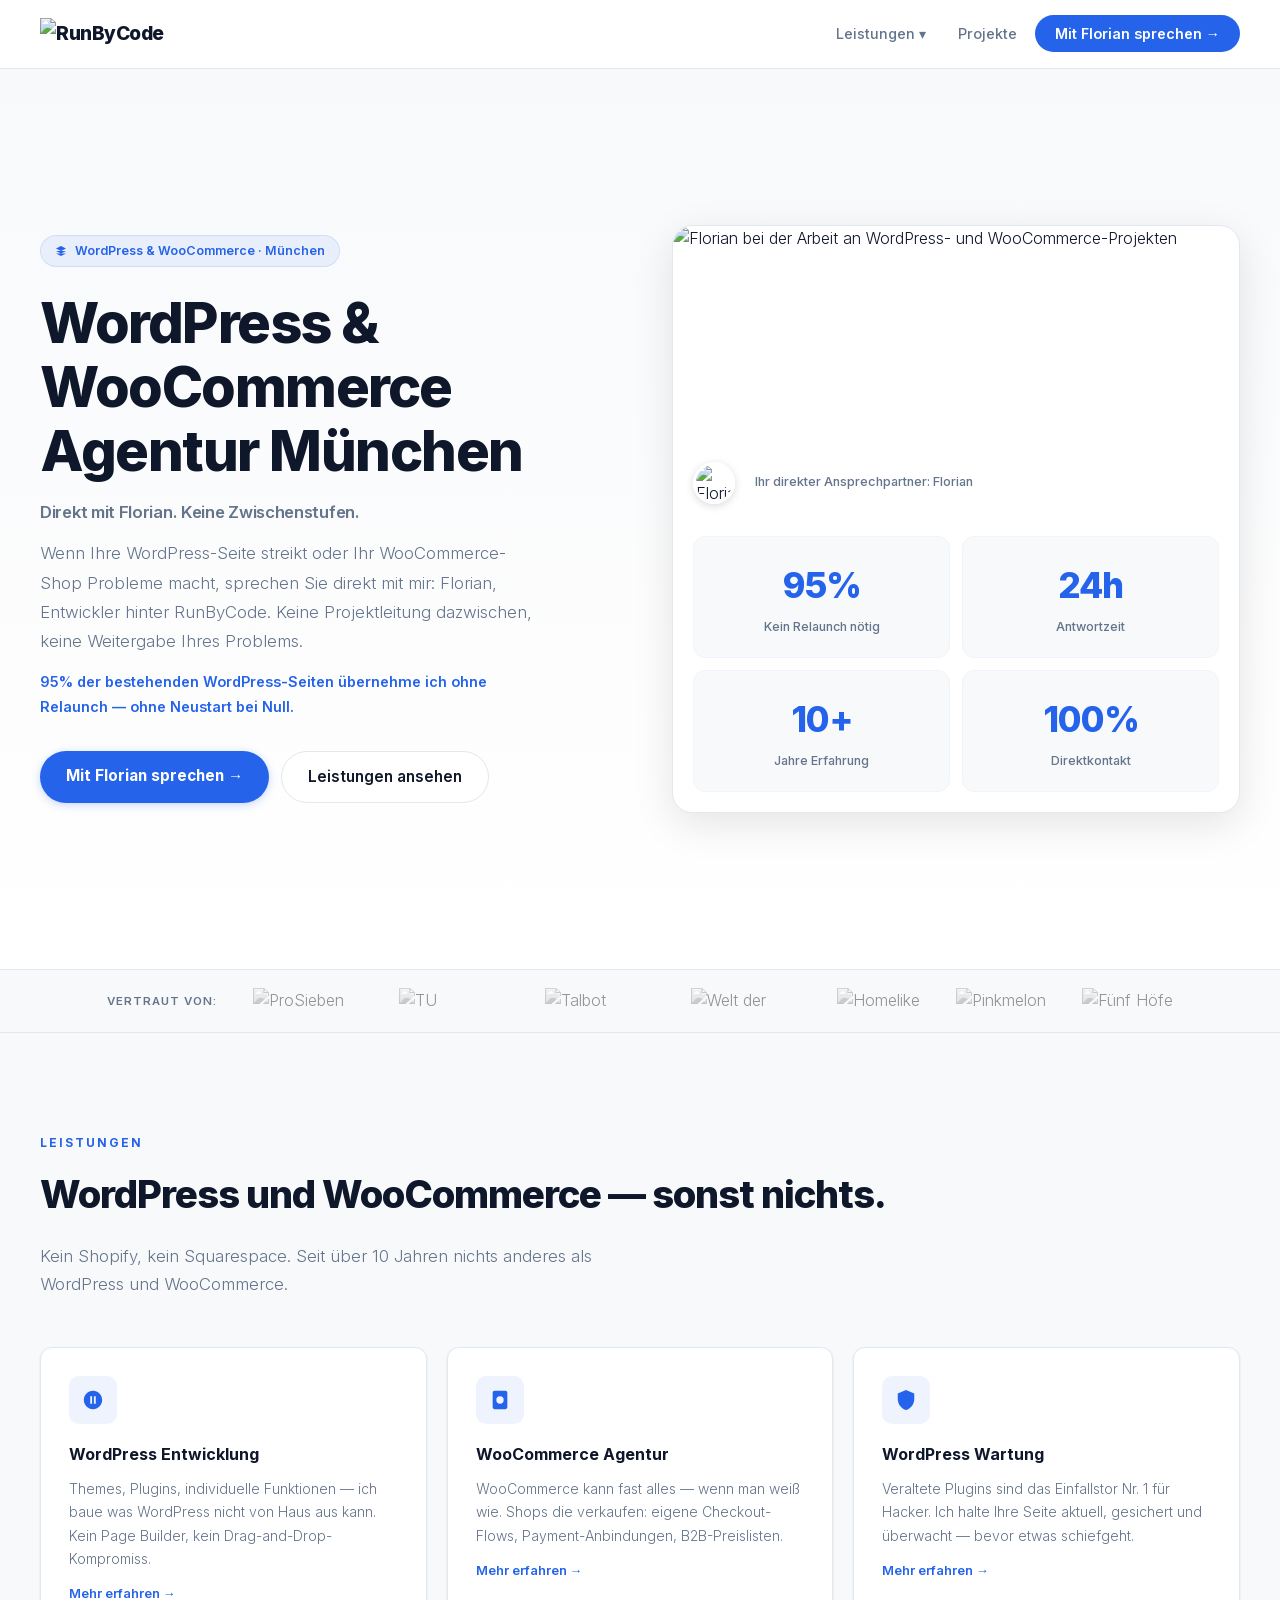
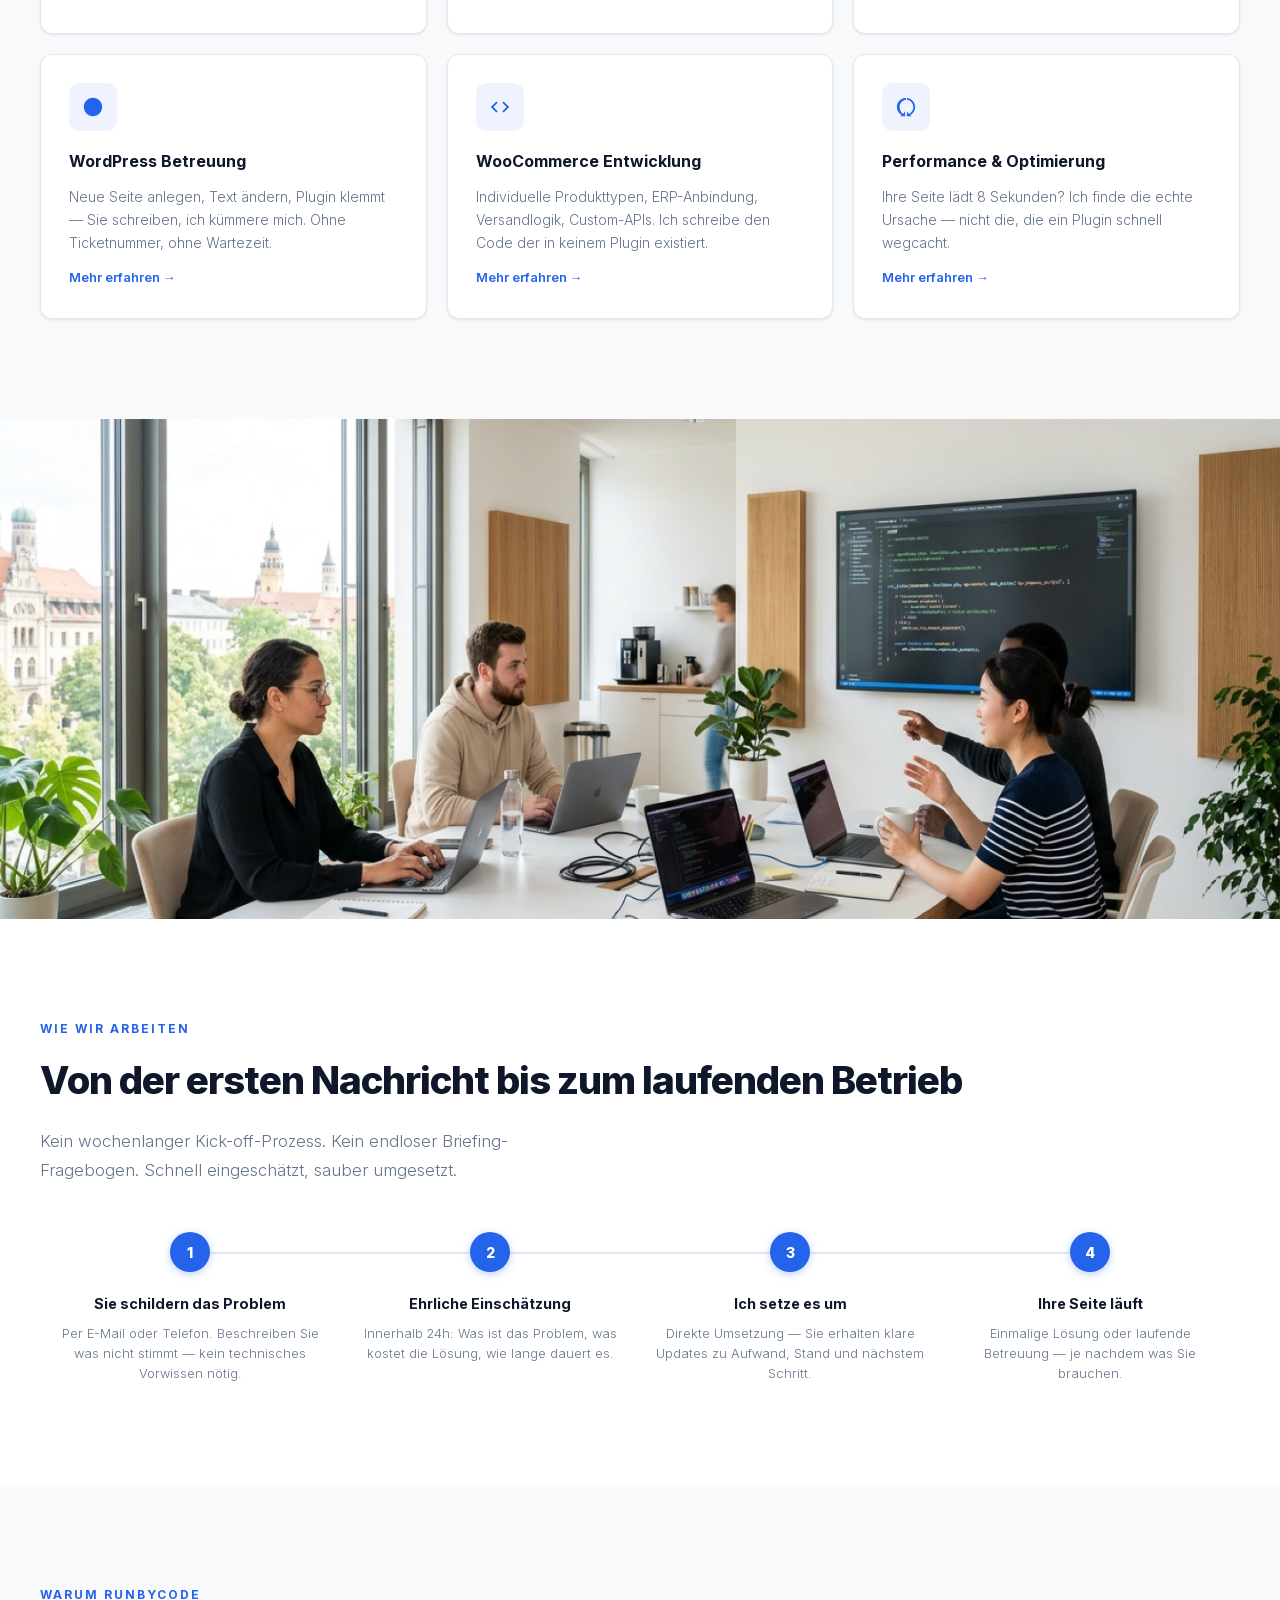
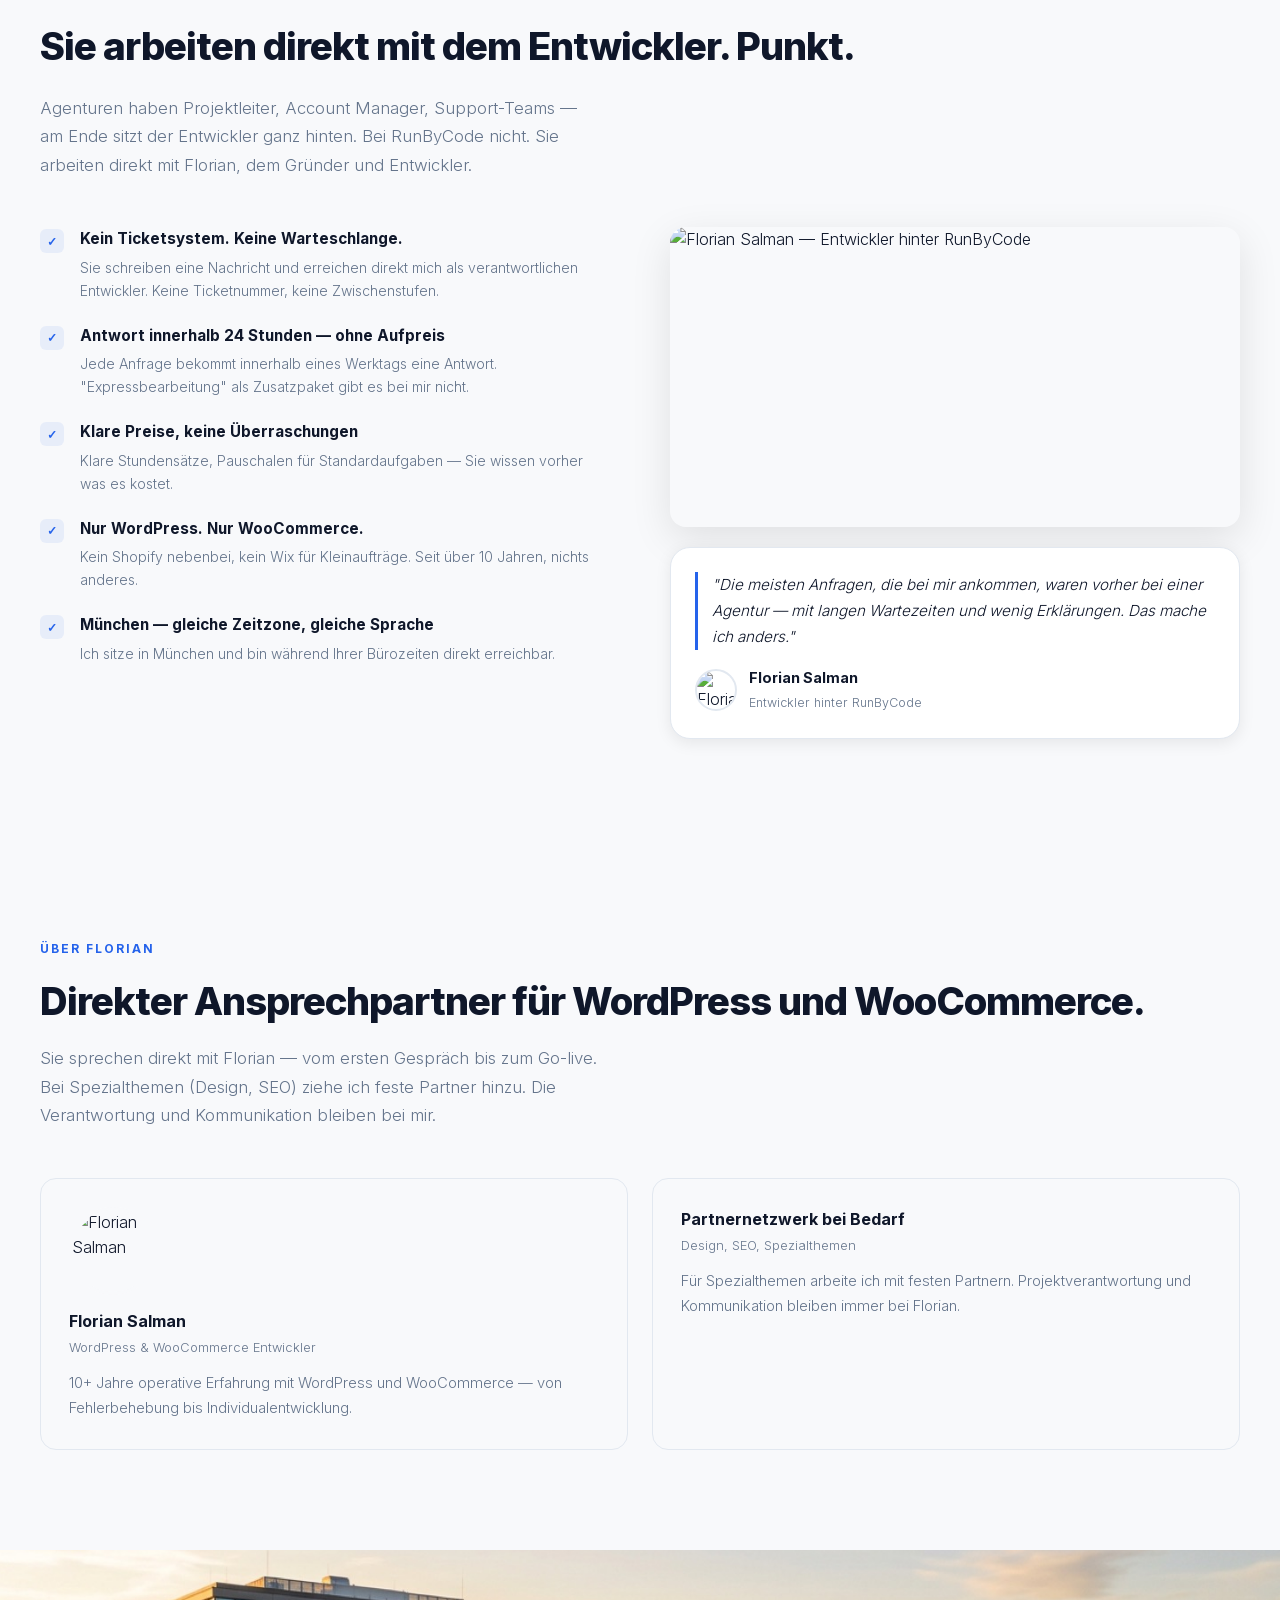
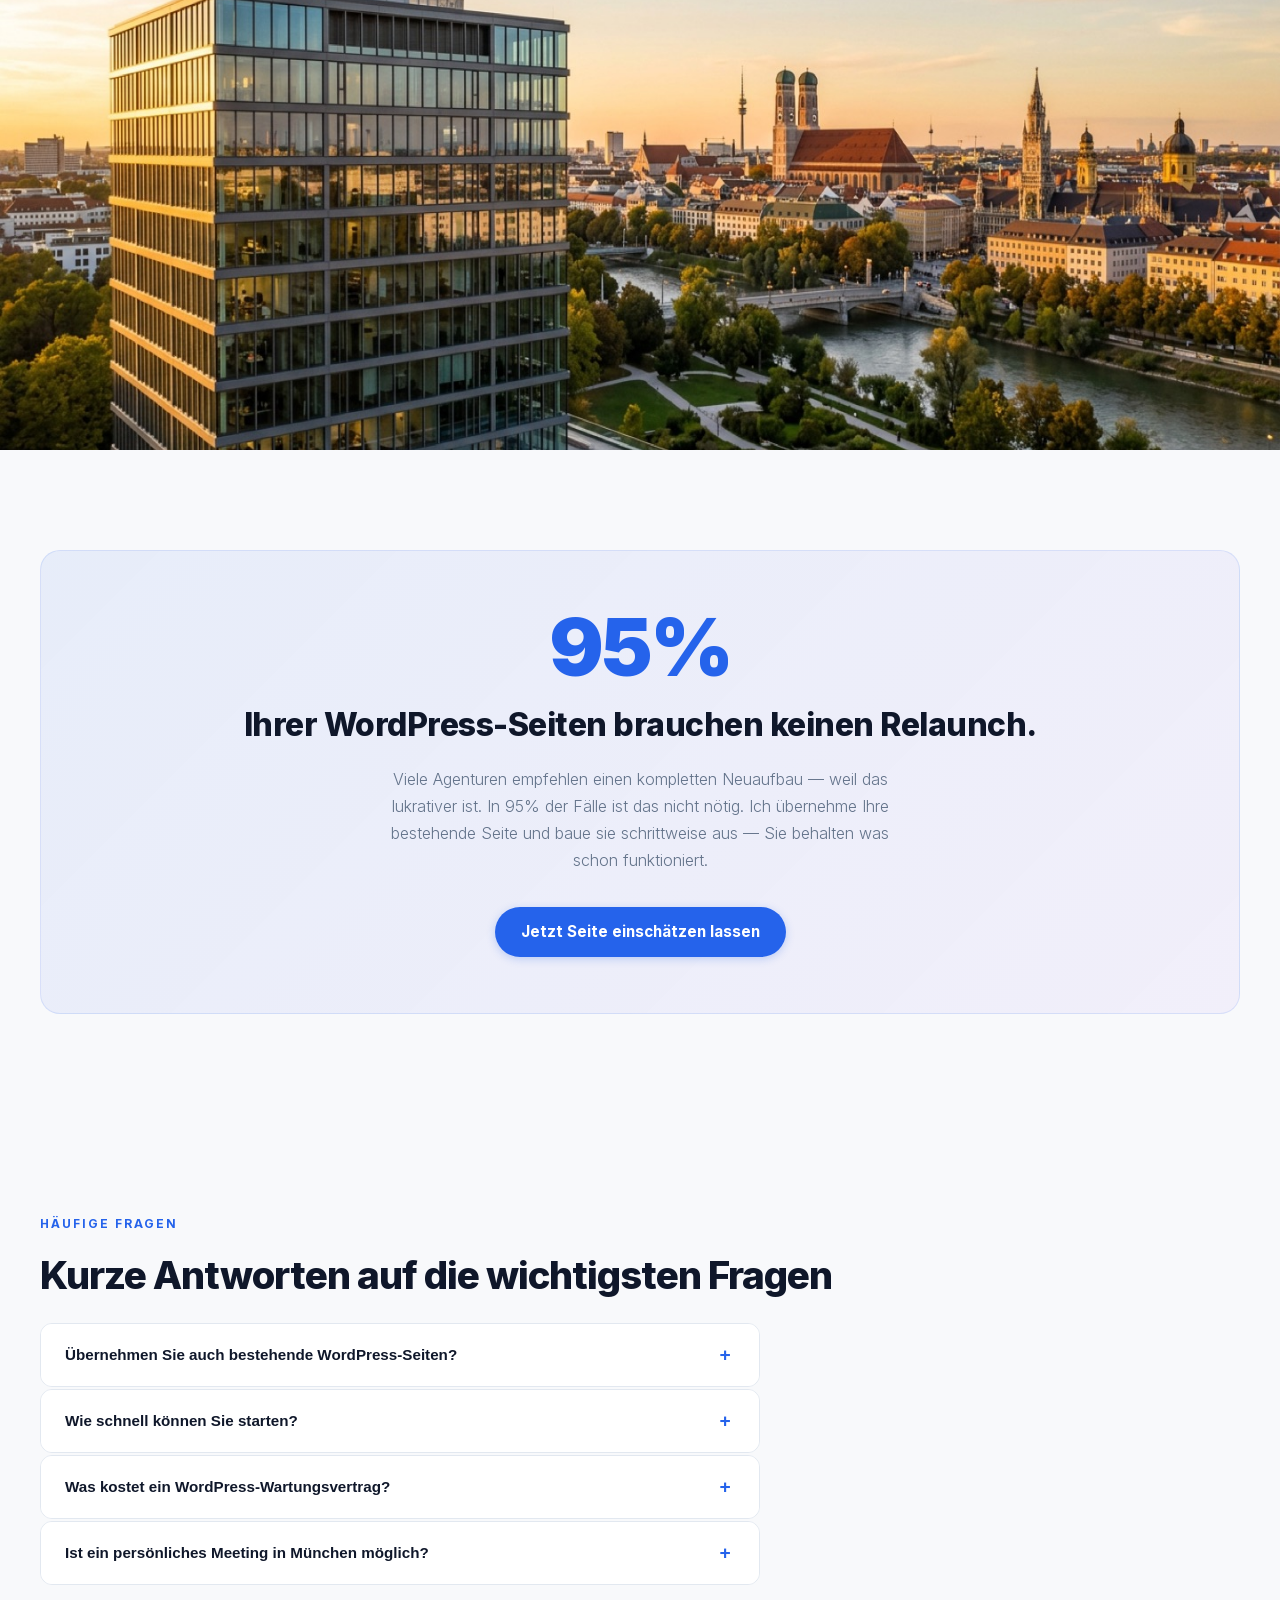
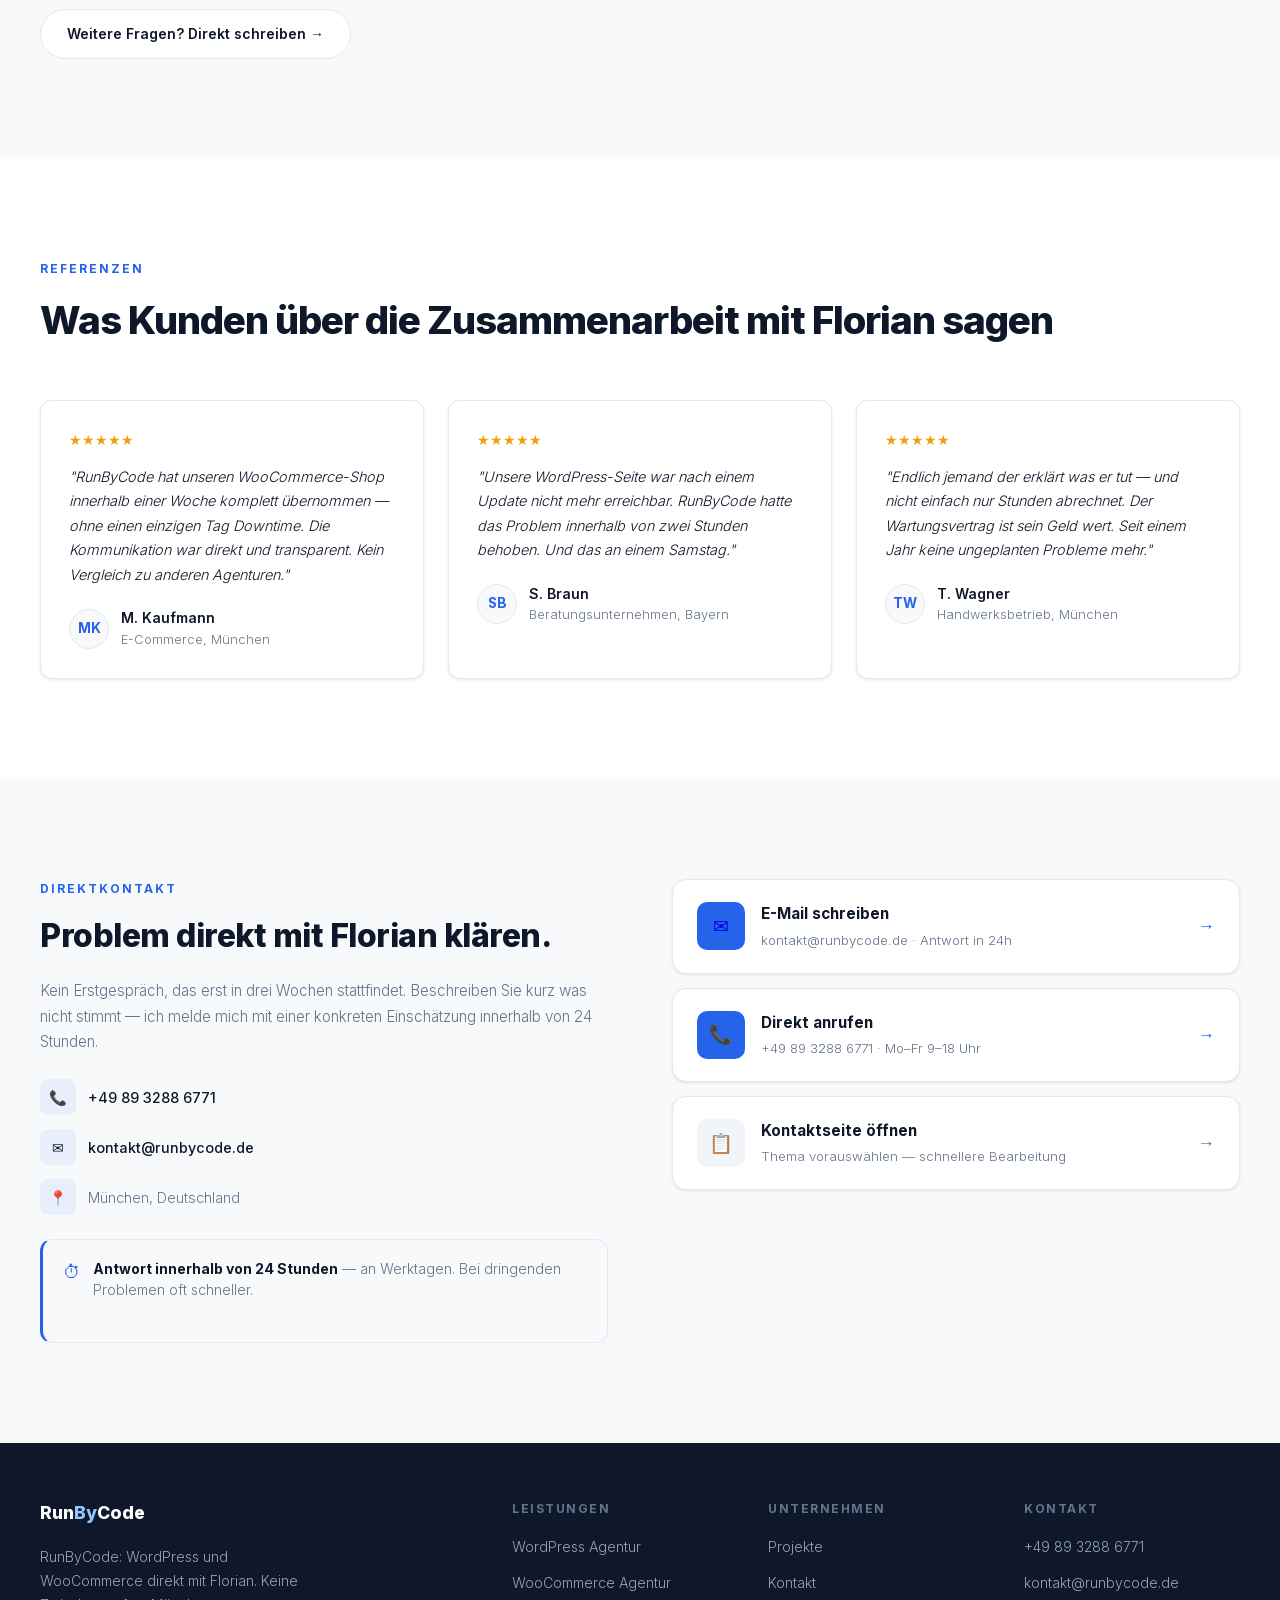
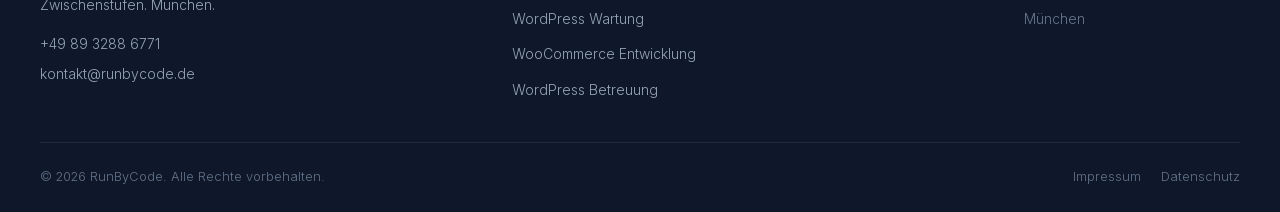
==== index.html @ 4ab73522 "Startseite: Reviewer-Feedback umgesetzt (wir/ich konsistent, SEO-Stoppsatz raus, Quote, FAQ Sie-Form" ====
<!DOCTYPE html>
<html lang="de">
<head>
  <meta charset="UTF-8">
  <meta name="viewport" content="width=device-width, initial-scale=1.0">
  <title>WordPress & WooCommerce Agentur München | RunByCode</title>
  <meta name="description" content="RunByCode München: WordPress & WooCommerce Agentur — direkt mit Florian, ohne Umwege. 95% bestehender Seiten ohne Relaunch übernommen. Antwort in 24h.">
  <link rel="canonical" href="https://runbycode.de/">
  <meta property="og:type" content="website">
  <meta property="og:url" content="https://runbycode.de/">
  <meta property="og:title" content="WordPress & WooCommerce Agentur München | RunByCode">
  <meta property="og:description" content="RunByCode München: WordPress- & WooCommerce-Probleme gelöst — direkt vom Entwickler. 95% ohne Relaunch. Antwort in 24h.">
  <meta property="og:image" content="https://runbycode.de/wp-content/uploads/2024/12/runbycode_home_hero_bg.webp">
  <meta property="og:locale" content="de_DE">
  <meta property="og:site_name" content="RunByCode">
  <meta name="twitter:card" content="summary_large_image">
  <meta name="twitter:title" content="WordPress & WooCommerce Agentur München | RunByCode">
  <meta name="twitter:description" content="WordPress- & WooCommerce-Probleme gelöst — direkt vom Entwickler. 95% ohne Relaunch.">
  <style>
    @font-face { font-family: 'Inter'; font-style: normal; font-weight: 100 900; font-display: swap; src: url('/fonts/inter-latin.woff2') format('woff2'); }
  </style>
  <script type="application/ld+json">
  {
    "@context": "https://schema.org",
    "@type": "ProfessionalService",
    "name": "RunByCode",
    "description": "WordPress & WooCommerce Agentur München — Entwicklung, Wartung und Betreuung direkt vom Entwickler",
    "url": "https://runbycode.de",
    "telephone": "+4989328867710",
    "email": "kontakt@runbycode.de",
    "address": {"@type": "PostalAddress", "addressLocality": "München", "addressRegion": "Bayern", "addressCountry": "DE"},
    "geo": {"@type": "GeoCoordinates", "latitude": 48.1351, "longitude": 11.5820},
    "openingHoursSpecification": [{"@type": "OpeningHoursSpecification", "dayOfWeek": ["Monday","Tuesday","Wednesday","Thursday","Friday"], "opens": "09:00", "closes": "18:00"}],
    "priceRange": "€€",
    "areaServed": ["München", "Bayern", "Deutschland"],
    "serviceType": ["WordPress Entwicklung", "WooCommerce Entwicklung", "WordPress Wartung", "WordPress Betreuung"]
  }
  </script>
  <script type="application/ld+json">
  {
    "@context": "https://schema.org",
    "@type": "FAQPage",
    "mainEntity": [
      {"@type": "Question", "name": "Übernehmen Sie auch bestehende WordPress-Seiten?", "acceptedAnswer": {"@type": "Answer", "text": "Ja — in 95% der Projekte übernehme ich bestehende Seiten ohne Relaunch. Ich analysiere, identifiziere Probleme und baue gezielt aus was fehlt."}},
      {"@type": "Question", "name": "Wie schnell können Sie starten?", "acceptedAnswer": {"@type": "Answer", "text": "Bei dringenden Problemen oft noch am gleichen Tag. Bei regulären Projekten typischerweise innerhalb einer Woche nach erstem Gespräch."}},
      {"@type": "Question", "name": "Was kostet ein WordPress-Wartungsvertrag?", "acceptedAnswer": {"@type": "Answer", "text": "Wartungspakete ab 79 € pro Monat, Professional 149 €, Premium 299 €. Monatlich kündbar, keine Mindestlaufzeit."}},
      {"@type": "Question", "name": "Ist ein persönliches Meeting möglich?", "acceptedAnswer": {"@type": "Answer", "text": "Ja. Ich bin in München ansässig und treffe mich gerne persönlich."}}
    ]
  }
  </script>
  <style>
    *, *::before, *::after { box-sizing: border-box; margin: 0; padding: 0; }
    :root {
      --bg: #ffffff;
      --bg2: #f8f9fb;
      --bg3: #f1f4f8;
      --nav-bg: rgba(255,255,255,0.95);
      --txt: #0f172a;
      --muted: #64748b;
      --accent: #2563eb;
      --accent2: #1d4ed8;
      --accent-faint: rgba(37,99,235,0.08);
      --accent-light: rgba(37,99,235,0.12);
      --border: #e2e8f0;
      --border-light: #f1f5f9;
      --shadow-sm: 0 1px 3px rgba(0,0,0,0.06), 0 1px 2px rgba(0,0,0,0.04);
      --shadow: 0 4px 16px rgba(0,0,0,0.08);
      --shadow-lg: 0 12px 40px rgba(0,0,0,0.1);
      --r: 12px;
      --r-lg: 20px;
      --max: 1200px;
    }
    html { scroll-behavior: smooth; }
    body { font-family: 'Inter', -apple-system, BlinkMacSystemFont, 'Segoe UI', sans-serif; font-weight: 300; background: var(--bg); color: var(--txt); line-height: 1.6; -webkit-font-smoothing: antialiased; }

    /* NAV */
    nav {
      position: sticky; top: 0; z-index: 100;
      background: var(--nav-bg);
      backdrop-filter: blur(12px);
      border-bottom: 1px solid var(--border);
      padding: 0 24px;
    }
    .nav-inner { max-width: var(--max); margin: 0 auto; display: flex; align-items: center; justify-content: space-between; height: 68px; }
    .nav-logo { font-size: 1.2rem; font-weight: 800; color: var(--txt); text-decoration: none; letter-spacing: -0.5px; }
    .nav-logo span { color: var(--accent); }
    .nav-logo:hover { opacity: 0.8; }
    .nav-links { display: flex; align-items: center; gap: 4px; list-style: none; }
    .nav-links a { color: var(--muted); text-decoration: none; font-size: 0.9rem; font-weight: 500; padding: 8px 14px; border-radius: 8px; transition: all .2s; }
    .nav-links a:hover { color: var(--txt); background: var(--bg2); }
    .nav-links a:not(.nav-cta) { position: relative; }
    .nav-links a:not(.nav-cta)::after { content: ""; position: absolute; bottom: -2px; left: 8px; right: 8px; height: 2px; background: var(--accent); width: 0; transition: width 0.2s ease; }
    .nav-links a:not(.nav-cta):hover::after { width: calc(100% - 16px); }
    .nav-cta { background: var(--accent) !important; color: #fff !important; padding: 10px 20px !important; border-radius: 999px !important; font-weight: 600 !important; }
    .nav-cta:hover { background: var(--accent2) !important; color: #fff !important; }
    .dropdown { position: relative; }
    .dropdown-menu { display: none; position: absolute; top: calc(100% + 8px); left: 0; background: #fff; border: 1px solid var(--border); border-radius: var(--r); padding: 8px; min-width: 260px; box-shadow: var(--shadow-lg); }
    .dropdown.open .dropdown-menu { display: block; }
    .dropdown-menu a { display: block; color: var(--muted); text-decoration: none; font-size: 0.875rem; padding: 10px 14px; border-radius: 8px; transition: all .2s; }
    .dropdown-menu a:hover { color: var(--txt); background: var(--bg2); }
    .hamburger { display: none; background: none; border: none; cursor: pointer; padding: 8px; }
    .hamburger span { display: block; width: 22px; height: 2px; background: var(--txt); margin: 5px 0; transition: .3s; }
    @media (max-width: 768px) { .nav-links { display: none; flex-direction: column; position: fixed; top: 68px; left: 0; right: 0; background: #fff; padding: 24px; border-bottom: 1px solid var(--border); gap: 4px; box-shadow: var(--shadow); } .nav-links.open { display: flex; } .hamburger { display: block; } .dropdown-menu { position: static; box-shadow: none; border: none; padding: 4px 0 4px 12px; } }

    /* HERO */
    .hero { padding: 120px 24px; min-height: 100vh; display: flex; align-items: center; background: linear-gradient(180deg, var(--bg2) 0%, var(--bg) 100%); }
    .hero-inner { max-width: var(--max); margin: 0 auto; display: grid; grid-template-columns: 1fr 1fr; gap: 64px; align-items: center; }
    .hero-badge {
      display: inline-flex; align-items: center; gap: 8px;
      background: var(--accent-faint); border: 1px solid var(--accent-light);
      color: var(--accent); font-size: 0.78rem; font-weight: 600;
      padding: 5px 14px; border-radius: 100px; margin-bottom: 24px;
    }
    .hero h1 { font-size: clamp(2.4rem, 4.5vw, 3.5rem); font-weight: 800; line-height: 1.15; letter-spacing: -1.5px; margin-bottom: 14px; color: var(--txt); }
    .hero h1 span { color: var(--accent); }
    .hero-slogan { font-size: clamp(1.1rem, 2vw, 1.4rem); font-weight: 600; color: var(--muted); margin-bottom: 20px; letter-spacing: -0.3px; }
    .hero p { font-size: 1.05rem; color: var(--muted); margin-bottom: 12px; max-width: 500px; line-height: 1.75; }
    .hero-highlight { color: var(--accent) !important; font-size: 0.9rem !important; font-weight: 600 !important; margin-bottom: 32px !important; }
    .hero-btns { display: flex; gap: 12px; flex-wrap: wrap; }
    .btn-primary { background: var(--accent); color: #fff; padding: 13px 26px; border-radius: 999px; font-weight: 700; font-size: 0.95rem; text-decoration: none; transition: all .2s; display: inline-block; box-shadow: 0 2px 8px rgba(37,99,235,0.25); }
    .btn-primary:hover { background: var(--accent2); transform: translateY(-1px); box-shadow: 0 6px 20px rgba(37,99,235,0.3); }
    .btn-secondary { background: #fff; color: var(--txt); padding: 13px 26px; border-radius: 999px; font-weight: 600; font-size: 0.95rem; text-decoration: none; border: 1.5px solid var(--border); transition: all .2s; display: inline-block; }
    .btn-secondary:hover { border-color: var(--accent); color: var(--accent); background: var(--accent-faint); }
    .hero-visual { background: #fff; border: 1px solid var(--border); border-radius: var(--r-lg); padding: 0; box-shadow: var(--shadow-lg); overflow: hidden; }
    .hero-team-photo { position: relative; }
    .hero-img { width: 100%; height: 220px; object-fit: cover; display: block; border-radius: var(--r-lg) var(--r-lg) 0 0; }
    .hero-team-avatars { display: flex; align-items: center; gap: 8px; padding: 16px 20px 0; }
    .hero-avatar { width: 42px; height: 42px; border-radius: 50%; object-fit: cover; border: 3px solid #fff; margin-right: -8px; box-shadow: 0 2px 8px rgba(0,0,0,0.15); }
    .hero-avatar-label { margin-left: 20px; font-size: 0.8rem; color: var(--muted); font-weight: 500; }
    .stats-grid { display: grid; grid-template-columns: 1fr 1fr; gap: 12px; padding: 16px 20px 20px; }
    .stat { text-align: center; padding: 20px; background: var(--bg2); border-radius: var(--r); border: 1px solid var(--border-light); }
    .stat-num { font-size: 2.2rem; font-weight: 800; color: var(--accent); display: block; letter-spacing: -1px; }
    .stat-label { font-size: 0.78rem; color: var(--muted); margin-top: 4px; font-weight: 500; }
    @media (max-width: 768px) { .hero { min-height: auto; padding: 80px 24px 60px !important; } .hero-inner { grid-template-columns: 1fr; } .hero-visual { background: transparent; border: none; box-shadow: none; padding: 0; } .hero-team-photo { display: none; } .stats-grid { margin-top: 24px !important; } }

    /* TRUST BAR */
    .trust-bar { border-top: 1px solid var(--border); border-bottom: 1px solid var(--border); padding: 18px 24px; background: var(--bg2); }
    .trust-bar-inner { max-width: var(--max); margin: 0 auto; display: flex; align-items: center; justify-content: center; gap: 36px; flex-wrap: wrap; }
    .trust-item { display: flex; align-items: center; gap: 8px; color: var(--muted); font-size: 0.85rem; font-weight: 500; }
    .client-logo { height: 26px; width: auto; max-width: 110px; filter: grayscale(1) opacity(0.45); transition: .2s; object-fit: contain; }
    .client-logo:hover { filter: grayscale(0) opacity(0.9); }
    .trust-icon { color: var(--accent); font-size: 0.9rem; }

    /* SECTIONS */
    section { padding: 100px 24px; }
    /* Image break sections */
    .img-break { padding: 0; overflow: hidden; line-height: 0; }
    .img-break img { width: 100%; height: 500px; object-fit: cover; display: block; object-position: center 30%; transition: transform 0.45s ease; }
    .img-break img:hover { transform: scale(1.01); }
    .img-break-sm img { height: 340px; }
    .img-focus-team { object-position: center 35%; }
    .img-focus-workspace { object-position: center 45%; }
    .img-focus-city { object-position: center 55%; }
    .img-focus-results { object-position: center 40%; }
    @media (max-width: 768px) { .img-break img { height: 280px; } .img-break-sm img { height: 200px; } }

    .container { max-width: var(--max); margin: 0 auto; }
    .section-label { color: var(--accent); font-size: 0.75rem; font-weight: 700; text-transform: uppercase; letter-spacing: 2px; margin-bottom: 12px; }
    .section-title { font-size: clamp(1.7rem, 3vw, 2.4rem); font-weight: 800; letter-spacing: -1px; margin-bottom: 16px; color: var(--txt); }
    .section-subtitle { color: var(--muted); font-size: 1.05rem; max-width: 560px; line-height: 1.7; }

    /* SERVICES */
    .services { background: var(--bg2); }
    .services-grid { display: grid; grid-template-columns: repeat(3, 1fr); gap: 20px; margin-top: 48px; }
    .service-card { background: #fff; border: 1px solid var(--border); border-radius: var(--r); padding: 28px; transition: all .25s; box-shadow: var(--shadow-sm); }
    .service-card:hover { border-color: var(--accent); transform: translateY(-3px); box-shadow: var(--shadow-lg); }
    .service-icon { width: 48px; height: 48px; border-radius: 10px; background: var(--accent-faint); display: flex; align-items: center; justify-content: center; margin-bottom: 18px; }
    .service-icon svg { width: 22px; height: 22px; fill: var(--accent); }
    .service-card h3 { font-size: 1rem; font-weight: 700; margin-bottom: 10px; color: var(--txt); }
    .service-card p { color: var(--muted); font-size: 0.875rem; line-height: 1.65; }
    .service-link { display: inline-flex; align-items: center; gap: 6px; color: var(--accent); font-size: 0.8rem; font-weight: 600; text-decoration: none; margin-top: 14px; transition: gap .2s; }
    .service-link:hover { gap: 10px; }
    @media (max-width: 900px) { .services-grid { grid-template-columns: 1fr 1fr; } }
    @media (max-width: 600px) { .services-grid { grid-template-columns: 1fr; } }

    /* WHY */
    .why-grid { display: grid; grid-template-columns: 1fr 1fr; gap: 60px; align-items: start; margin-top: 48px; }
    .why-list { display: flex; flex-direction: column; gap: 22px; }
    .why-item { display: flex; gap: 16px; }
    .why-check { width: 24px; height: 24px; min-width: 24px; border-radius: 6px; background: var(--accent-faint); display: flex; align-items: center; justify-content: center; margin-top: 2px; }
    .why-check::after { content: '✓'; color: var(--accent); font-size: 0.75rem; font-weight: 700; }
    .why-text h4 { font-size: 0.95rem; font-weight: 700; margin-bottom: 4px; color: var(--txt); }
    .why-text p { color: var(--muted); font-size: 0.875rem; line-height: 1.65; }
    .why-visual { background: #fff; border: 1px solid var(--border); border-radius: var(--r-lg); padding: 36px; box-shadow: var(--shadow); }
    .why-visual-title { font-size: 0.95rem; font-weight: 700; margin-bottom: 20px; color: var(--txt); }
    .compare-row { display: flex; justify-content: space-between; align-items: center; padding: 12px 0; border-bottom: 1px solid var(--border-light); font-size: 0.875rem; }
    .compare-row:last-child { border-bottom: none; }
    .compare-row span:first-child { color: var(--muted); }
    /* WHY-PERSON PHOTO */
    .why-person { display: flex; flex-direction: column; gap: 20px; }
    .why-person-photo-wrap { border-radius: 16px; overflow: hidden; box-shadow: var(--shadow-lg); }
    .why-person-photo { width: 100%; height: 300px; object-fit: cover; object-position: top center; display: block; }
    .why-person-quote { background: #fff; border: 1px solid var(--border); border-radius: var(--r-lg); padding: 24px; box-shadow: var(--shadow); }
    .why-person-quote blockquote { font-size: 0.95rem; line-height: 1.7; color: var(--txt); font-style: italic; margin: 0 0 16px; border-left: 3px solid var(--accent); padding-left: 14px; }
    .why-person-name { display: flex; align-items: center; gap: 12px; }
    .why-person-mini-avatar { width: 42px; height: 42px; border-radius: 50%; object-fit: cover; border: 2px solid var(--border); }
    .why-person-name strong { display: block; font-size: 0.9rem; color: var(--txt); }
    .why-person-name span { font-size: 0.78rem; color: var(--muted); }
    .compare-yes { color: #16a34a; font-weight: 600; }
    .compare-no { color: #dc2626; font-weight: 600; }
    @media (max-width: 768px) { .why-grid { grid-template-columns: 1fr; } }

    /* ANTI-RELAUNCH */
    .anti-relaunch { background: var(--bg2); }
    .ar-box { background: linear-gradient(135deg, var(--accent-faint), rgba(124,58,237,0.05)); border: 1px solid var(--accent-light); border-radius: var(--r-lg); padding: 56px 48px; text-align: center; }
    .ar-number { font-size: 5rem; font-weight: 900; color: var(--accent); line-height: 1; margin-bottom: 12px; letter-spacing: -3px; }
    .ar-headline { font-size: clamp(1.4rem, 2.5vw, 2rem); font-weight: 800; margin-bottom: 16px; color: var(--txt); letter-spacing: -0.5px; }
    .ar-sub { color: var(--muted); font-size: 1rem; max-width: 540px; margin: 0 auto 32px; line-height: 1.7; }
    @media (max-width: 600px) { .ar-box { padding: 36px 24px; } }

    /* PROZESS */
    .prozess { background: var(--bg); }
    .prozess-steps { display: grid; grid-template-columns: repeat(4, 1fr); gap: 0; margin-top: 48px; position: relative; }
    .prozess-steps::before { content: ''; position: absolute; top: 20px; left: calc(12.5% + 12px); right: calc(12.5% + 12px); height: 2px; background: var(--border); z-index: 0; }
    .step { text-align: center; padding: 0 16px; position: relative; z-index: 1; }
    .step-num { width: 40px; height: 40px; border-radius: 50%; background: var(--accent); display: flex; align-items: center; justify-content: center; margin: 0 auto 20px; font-size: 0.9rem; font-weight: 800; color: #fff; box-shadow: 0 2px 8px rgba(37,99,235,0.3); }
    .step h3 { font-size: 0.9rem; font-weight: 700; margin-bottom: 8px; color: var(--txt); }
    .step p { color: var(--muted); font-size: 0.8rem; line-height: 1.6; }
    @media (max-width: 768px) { .prozess-steps { grid-template-columns: 1fr 1fr; gap: 32px; } .prozess-steps::before { display: none; } }
    @media (max-width: 480px) { .prozess-steps { grid-template-columns: 1fr; } }

    /* TEAM */
    .team { background: var(--bg2); }
    .team-card { display: grid; grid-template-columns: auto 1fr; gap: 40px; align-items: start; background: #fff; border: 1px solid var(--border); border-radius: var(--r-lg); padding: 40px; max-width: 720px; box-shadow: var(--shadow); }
    .team-avatar { width: 110px; height: 110px; border-radius: 16px; background: var(--bg2); border: 2px solid var(--border); display: flex; align-items: center; justify-content: center; flex-shrink: 0; overflow: hidden; }
    .team-avatar-initials { font-size: 2rem; font-weight: 800; color: var(--accent); }
    .real-team-grid { display: grid; grid-template-columns: repeat(4, 1fr); gap: 20px; }
    .real-team-card { background: var(--white); border: 1px solid var(--border); border-radius: 16px; padding: 28px 16px; text-align: center; transition: .25s; }
    .real-team-card:hover { border-color: var(--accent); box-shadow: 0 8px 24px rgba(15,23,42,0.08); transform: translateY(-4px); }
    .real-team-avatar { width: 88px; height: 88px; border-radius: 50%; object-fit: cover; border: 3px solid var(--bg2); margin: 0 auto 16px; display: block; }
    .real-team-name { font-size: 1rem; font-weight: 700; color: var(--txt); margin-bottom: 4px; }
    .real-team-role { font-size: 0.8rem; color: var(--muted); }
    @media (max-width: 768px) { .real-team-grid { grid-template-columns: 1fr 1fr; } }
    @media (max-width: 480px) { .real-team-grid { grid-template-columns: 1fr 1fr; gap: 12px; } .real-team-avatar { width: 70px; height: 70px; } }
    .team-name { font-size: 1.2rem; font-weight: 800; margin-bottom: 4px; color: var(--txt); }
    .team-role { color: var(--accent); font-size: 0.85rem; font-weight: 600; margin-bottom: 14px; }
    .team-bio { color: var(--muted); font-size: 0.9rem; line-height: 1.75; }
    .team-tags { display: flex; flex-wrap: wrap; gap: 8px; margin-top: 16px; }
    .team-tag { background: var(--bg2); border: 1px solid var(--border); color: var(--muted); font-size: 0.75rem; font-weight: 600; padding: 4px 12px; border-radius: 100px; }
    @media (max-width: 600px) { .team-card { grid-template-columns: 1fr; } .team-avatar { width: 80px; height: 80px; } }

    /* TESTIMONIALS */
    .testimonials { background: var(--bg); }
    .testi-grid { display: grid; grid-template-columns: repeat(3, 1fr); gap: 24px; margin-top: 48px; }
    .testi-card { background: #fff; border: 1px solid var(--border); border-radius: var(--r); padding: 28px; box-shadow: var(--shadow-sm); transition: box-shadow .2s; }
    .testi-card:hover { box-shadow: var(--shadow); }
    .testi-stars { color: #f59e0b; font-size: 0.875rem; margin-bottom: 14px; }
    .testi-text { color: var(--txt); font-size: 0.9rem; line-height: 1.7; font-style: italic; margin-bottom: 20px; }
    .testi-author { display: flex; align-items: center; gap: 12px; }
    .testi-avatar { width: 40px; height: 40px; border-radius: 50%; background: var(--bg2); border: 1px solid var(--border); display: flex; align-items: center; justify-content: center; font-weight: 700; font-size: 0.85rem; color: var(--accent); }
    .testi-name { font-weight: 600; font-size: 0.875rem; color: var(--txt); }
    .testi-company { color: var(--muted); font-size: 0.8rem; }
    @media (max-width: 900px) { .testi-grid { grid-template-columns: 1fr; } }

    /* FAQ */
    .faq-home { background: var(--bg2); }
    .faq-home-list { display: flex; flex-direction: column; gap: 2px; max-width: 720px; }
    .faq-home-item { border: 1px solid var(--border); border-radius: var(--r); overflow: hidden; background: #fff; }
    .faq-home-q { width: 100%; background: #fff; border: none; padding: 20px 24px; display: flex; justify-content: space-between; align-items: center; cursor: pointer; font-size: 0.95rem; font-weight: 600; color: var(--txt); text-align: left; transition: background .15s; }
    .faq-home-q:hover { background: var(--bg2); }
    .faq-home-q .faq-icon { color: var(--accent); font-size: 1.2rem; transition: transform .25s; min-width: 20px; text-align: center; }
    .faq-home-q.active .faq-icon { transform: rotate(45deg); }
    .faq-home-a { display: none; padding: 0 24px 20px; background: #fff; color: var(--muted); font-size: 0.9rem; line-height: 1.7; }
    .faq-home-a.open { display: block; padding-top: 4px; }

    /* CONTACT SECTION */
    .contact-section { background: var(--bg); }
    .contact-inner { display: grid; grid-template-columns: 1fr 1fr; gap: 64px; align-items: start; }
    .contact-info h2 { font-size: clamp(1.5rem, 2.5vw, 2rem); font-weight: 800; margin-bottom: 16px; letter-spacing: -0.5px; color: var(--txt); }
    .contact-info p { color: var(--muted); font-size: 0.95rem; line-height: 1.7; margin-bottom: 24px; }
    .contact-detail { display: flex; align-items: center; gap: 12px; margin-bottom: 14px; font-size: 0.9rem; }
    .contact-detail a { color: var(--txt); text-decoration: none; transition: color .2s; font-weight: 500; }
    .contact-detail a:hover { color: var(--accent); }
    .contact-detail-icon { width: 36px; height: 36px; border-radius: 8px; background: var(--accent-faint); display: flex; align-items: center; justify-content: center; font-size: 0.9rem; flex-shrink: 0; }
    .promise-box { background: var(--bg2); border: 1px solid var(--border); border-left: 3px solid var(--accent); border-radius: var(--r); padding: 18px 20px; margin-top: 24px; display: flex; gap: 12px; align-items: flex-start; }
    .promise-box p { font-size: 0.875rem; color: var(--muted); line-height: 1.5; }
    .promise-box p strong { color: var(--txt); }
    .cta-options { display: flex; flex-direction: column; gap: 14px; }
    .cta-big { display: flex; align-items: center; gap: 16px; background: #fff; border: 1.5px solid var(--border); border-radius: 14px; padding: 22px 24px; text-decoration: none; transition: all .2s; box-shadow: var(--shadow-sm); }
    .cta-big:hover { border-color: var(--accent); box-shadow: var(--shadow); transform: translateX(3px); }
    .cta-big-icon { width: 48px; height: 48px; border-radius: 10px; background: var(--accent); display: flex; align-items: center; justify-content: center; font-size: 1.2rem; flex-shrink: 0; }
    .cta-big-text h3 { font-size: 0.95rem; font-weight: 700; color: var(--txt); margin-bottom: 3px; }
    .cta-big-text p { color: var(--muted); font-size: 0.82rem; }
    .cta-big-arrow { margin-left: auto; color: var(--accent); font-size: 1.1rem; }
    @media (max-width: 768px) { .contact-inner { grid-template-columns: 1fr; } }

    /* FOOTER */
    footer { background: var(--txt); padding: 56px 24px 24px; }
    .footer-inner { max-width: var(--max); margin: 0 auto; }
    .footer-grid { display: grid; grid-template-columns: 2fr 1fr 1fr 1fr; gap: 40px; margin-bottom: 40px; }
    .footer-logo { font-size: 1.1rem; font-weight: 800; color: #fff; text-decoration: none; display: inline-block; margin-bottom: 10px; }
    .footer-logo span { color: #93c5fd; }
    .footer-brand p { color: #94a3b8; font-size: 0.875rem; line-height: 1.7; max-width: 260px; margin-top: 8px; }
    .footer-col h4 { font-size: 0.75rem; font-weight: 700; text-transform: uppercase; letter-spacing: 1.5px; color: #64748b; margin-bottom: 16px; }
    .footer-col ul { list-style: none; display: flex; flex-direction: column; gap: 10px; }
    .footer-col a { color: #94a3b8; text-decoration: none; font-size: 0.875rem; transition: color .2s; }
    .footer-col a:hover { color: #fff; }
    .footer-bottom { border-top: 1px solid rgba(255,255,255,0.08); padding-top: 24px; display: flex; justify-content: space-between; align-items: center; flex-wrap: wrap; gap: 12px; }
    .footer-bottom p { color: #64748b; font-size: 0.8rem; }
    .footer-bottom-links { display: flex; gap: 20px; }
    .footer-bottom-links a { color: #64748b; text-decoration: none; font-size: 0.8rem; }
    .footer-bottom-links a:hover { color: #94a3b8; }
    @media (max-width: 768px) { .footer-grid { grid-template-columns: 1fr 1fr; } }
    @media (max-width: 500px) { .footer-grid { grid-template-columns: 1fr; } }
  </style>
</head>
<body>

<!-- NAV -->
<nav>
  <div class="nav-inner">
    <a href="/" class="nav-logo" style="display:flex;align-items:center;">
      <img src="https://runbycode.de/wp-content/uploads/2022/11/Logo-Horizontal.png" alt="RunByCode" height="32" style="display:block;">
    </a>
    <ul class="nav-links" id="navLinks">
      <li class="dropdown" id="dropdown">
        <a href="#" id="dropdownToggle">Leistungen ▾</a>
        <div class="dropdown-menu">
          <a href="/wordpress-agentur-muenchen/">WordPress Agentur München</a>
          <a href="/woocommerce-agentur-muenchen/">WooCommerce Agentur München</a>
          <a href="/wordpress-wartung/">WordPress Wartung</a>
          <a href="/woocommerce-entwicklung/">WooCommerce Entwicklung</a>
          <a href="/wordpress-betreuung/">WordPress Betreuung</a>
        </div>
      </li>
      <li><a href="/projekte/">Projekte</a></li>
      <li><a href="/kontakt/" class="nav-cta">Mit Florian sprechen →</a></li>
    </ul>
    <button class="hamburger" id="hamburger" aria-label="Menü öffnen">
      <span></span><span></span><span></span>
    </button>
  </div>
</nav>

<!-- HERO -->
<section class="hero">
  <div class="hero-inner">
    <div>
      <div class="hero-badge">
        <svg width="12" height="12" viewBox="0 0 24 24" fill="currentColor"><path d="M12 2L2 7l10 5 10-5-10-5zM2 17l10 5 10-5M2 12l10 5 10-5"/></svg>
        WordPress &amp; WooCommerce · München
      </div>
      <h1>WordPress &amp; WooCommerce<br>Agentur München</h1>
      <p class="hero-slogan">Direkt mit Florian. Keine Zwischenstufen.</p>
      <p>Wenn Ihre WordPress-Seite streikt oder Ihr WooCommerce-Shop Probleme macht, sprechen Sie direkt mit mir: Florian, Entwickler hinter RunByCode. Keine Projektleitung dazwischen, keine Weitergabe Ihres Problems.</p>
      <p class="hero-highlight">95% der bestehenden WordPress-Seiten übernehme ich ohne Relaunch — ohne Neustart bei Null.</p>
      <div class="hero-btns">
        <a href="/kontakt/" class="btn-primary">Mit Florian sprechen →</a>
        <a href="#leistungen" class="btn-secondary">Leistungen ansehen</a>
      </div>
    </div>
    <div class="hero-visual">
      <div class="hero-team-photo">
        <img src="https://runbycode.de/wp-content/uploads/2024/12/runbycode_home_hero_bg.webp"
             alt="Florian bei der Arbeit an WordPress- und WooCommerce-Projekten" class="hero-img">
        <div class="hero-team-avatars">
          <img src="https://runbycode.de/wp-content/uploads/2024/09/florian-wordpress-entwickler-150x150.webp" alt="Florian" class="hero-avatar">
          <span class="hero-avatar-label">Ihr direkter Ansprechpartner: Florian</span>
        </div>
      </div>
      <div class="stats-grid" style="margin-top:16px;">
        <div class="stat"><span class="stat-num">95%</span><div class="stat-label">Kein Relaunch nötig</div></div>
        <div class="stat"><span class="stat-num">24h</span><div class="stat-label">Antwortzeit</div></div>
        <div class="stat"><span class="stat-num">10+</span><div class="stat-label">Jahre Erfahrung</div></div>
        <div class="stat"><span class="stat-num">100%</span><div class="stat-label">Direktkontakt</div></div>
      </div>
    </div>
  </div>
</section>

<!-- CLIENT LOGOS -->
<div class="trust-bar">
  <div class="trust-bar-inner">
    <span style="color:var(--muted);font-size:0.72rem;font-weight:600;text-transform:uppercase;letter-spacing:1px;white-space:nowrap;">Vertraut von:</span>
    <img src="https://runbycode.de/wp-content/uploads/2024/09/prosieben_sat1_logo.webp" alt="ProSieben SAT.1" class="client-logo">
    <img src="https://runbycode.de/wp-content/uploads/2022/11/tum.png" alt="TU München" class="client-logo">
    <img src="https://runbycode.de/wp-content/uploads/2024/09/talbot_runhof_logo-e1726235930949.webp" alt="Talbot Runhof" class="client-logo">
    <img src="https://runbycode.de/wp-content/uploads/2024/09/Logo_Welt_der_Wunder.svg" alt="Welt der Wunder" class="client-logo">
    <img src="https://runbycode.de/wp-content/uploads/2022/11/Homelike.png" alt="Homelike" class="client-logo">
    <img src="https://runbycode.de/wp-content/uploads/2022/11/pinkmelon.png" alt="Pinkmelon" class="client-logo">
    <img src="https://runbycode.de/wp-content/uploads/2022/11/fuenfhoefe.png" alt="Fünf Höfe" class="client-logo">
  </div>
</div>

<!-- LEISTUNGEN -->
<section class="services" id="leistungen">
  <div class="container">
    <div class="section-label">Leistungen</div>
    <h2 class="section-title">WordPress und WooCommerce — sonst nichts.</h2>
    <p class="section-subtitle">Kein Shopify, kein Squarespace. Seit über 10 Jahren nichts anderes als WordPress und WooCommerce.</p>
    <div class="services-grid">
      <div class="service-card">
        <div class="service-icon"><svg viewBox="0 0 24 24"><path d="M12 2C6.5 2 2 6.5 2 12s4.5 10 10 10 10-4.5 10-10S17.5 2 12 2zm-1 14H9V8h2v8zm4 0h-2V8h2v8z"/></svg></div>
        <h3>WordPress Entwicklung</h3>
        <p>Themes, Plugins, individuelle Funktionen — ich baue was WordPress nicht von Haus aus kann. Kein Page Builder, kein Drag-and-Drop-Kompromiss.</p>
        <a href="/wordpress-agentur-muenchen/" class="service-link">Mehr erfahren →</a>
      </div>
      <div class="service-card">
        <div class="service-icon"><svg viewBox="0 0 24 24"><path d="M6 2h12a2 2 0 0 1 2 2v16a2 2 0 0 1-2 2H6a2 2 0 0 1-2-2V4a2 2 0 0 1 2-2zm6 14a4 4 0 1 0 0-8 4 4 0 0 0 0 8z"/></svg></div>
        <h3>WooCommerce Agentur</h3>
        <p>WooCommerce kann fast alles — wenn man weiß wie. Shops die verkaufen: eigene Checkout-Flows, Payment-Anbindungen, B2B-Preislisten.</p>
        <a href="/woocommerce-agentur-muenchen/" class="service-link">Mehr erfahren →</a>
      </div>
      <div class="service-card">
        <div class="service-icon"><svg viewBox="0 0 24 24"><path d="M12 1L3 5v6c0 5.55 3.84 10.74 9 12 5.16-1.26 9-6.45 9-12V5l-9-4z"/></svg></div>
        <h3>WordPress Wartung</h3>
        <p>Veraltete Plugins sind das Einfallstor Nr. 1 für Hacker. Ich halte Ihre Seite aktuell, gesichert und überwacht — bevor etwas schiefgeht.</p>
        <a href="/wordpress-wartung/" class="service-link">Mehr erfahren →</a>
      </div>
      <div class="service-card">
        <div class="service-icon"><svg viewBox="0 0 24 24"><path d="M12 22C6.477 22 2 17.523 2 12S6.477 2 12 2s10 4.477 10 10-4.477 10-10 10zm-1-5h2v2h-2v-2zm2-1.645V14h-2v-1.5a1 1 0 0 1 1-1 1.5 1.5 0 1 0-1.471-1.794l-1.962-.393A3.501 3.501 0 1 1 13 13.355z"/></svg></div>
        <h3>WordPress Betreuung</h3>
        <p>Neue Seite anlegen, Text ändern, Plugin klemmt — Sie schreiben, ich kümmere mich. Ohne Ticketnummer, ohne Wartezeit.</p>
        <a href="/wordpress-betreuung/" class="service-link">Mehr erfahren →</a>
      </div>
      <div class="service-card">
        <div class="service-icon"><svg viewBox="0 0 24 24"><path d="M9.4 16.6L4.8 12l4.6-4.6L8 6l-6 6 6 6 1.4-1.4zm5.2 0l4.6-4.6-4.6-4.6L16 6l6 6-6 6-1.4-1.4z"/></svg></div>
        <h3>WooCommerce Entwicklung</h3>
        <p>Individuelle Produkttypen, ERP-Anbindung, Versandlogik, Custom-APIs. Ich schreibe den Code der in keinem Plugin existiert.</p>
        <a href="/woocommerce-entwicklung/" class="service-link">Mehr erfahren →</a>
      </div>
      <div class="service-card">
        <div class="service-icon"><svg viewBox="0 0 24 24"><path d="M13 2.05v2.02c3.95.49 7 3.85 7 7.93 0 3.21-1.81 6.1-4.72 7.72L13 17v5h5l-1.22-1.22C19.91 19.07 22 15.76 22 12c0-5.18-3.95-9.45-9-9.95zm-2 0C5.95 2.55 2 6.82 2 12c0 3.76 2.09 7.07 5.22 8.78L6 22h5v-5l-2.28 2.72C6.81 18.1 5 15.21 5 12c0-4.08 3.05-7.44 7-7.93V2.05z"/></svg></div>
        <h3>Performance &amp; Optimierung</h3>
        <p>Ihre Seite lädt 8 Sekunden? Ich finde die echte Ursache — nicht die, die ein Plugin schnell wegcacht.</p>
        <a href="/kontakt/" class="service-link">Mehr erfahren →</a>
      </div>
    </div>
  </div>
</section>


<!-- Image Break: Team Collaboration -->
<section class="img-break">
  <img class="img-focus-team" src="/images/team-collaboration.jpg" srcset="/images/team-collaboration-480.jpg 480w, /images/team-collaboration-768.jpg 768w, /images/team-collaboration-1200.jpg 1200w, /images/team-collaboration.jpg 1440w" alt="" loading="lazy" decoding="async" sizes="100vw" width="1440" height="900" role="presentation">
</section>
<!-- PROZESS -->
<section class="prozess">
  <div class="container">
    <div class="section-label">Wie wir arbeiten</div>
    <h2 class="section-title">Von der ersten Nachricht bis zum laufenden Betrieb</h2>
    <p class="section-subtitle">Kein wochenlanger Kick-off-Prozess. Kein endloser Briefing-Fragebogen. Schnell eingeschätzt, sauber umgesetzt.</p>
    <div class="prozess-steps">
      <div class="step">
        <div class="step-num">1</div>
        <h3>Sie schildern das Problem</h3>
        <p>Per E-Mail oder Telefon. Beschreiben Sie was nicht stimmt — kein technisches Vorwissen nötig.</p>
      </div>
      <div class="step">
        <div class="step-num">2</div>
        <h3>Ehrliche Einschätzung</h3>
        <p>Innerhalb 24h: Was ist das Problem, was kostet die Lösung, wie lange dauert es.</p>
      </div>
      <div class="step">
        <div class="step-num">3</div>
        <h3>Ich setze es um</h3>
        <p>Direkte Umsetzung — Sie erhalten klare Updates zu Aufwand, Stand und nächstem Schritt.</p>
      </div>
      <div class="step">
        <div class="step-num">4</div>
        <h3>Ihre Seite läuft</h3>
        <p>Einmalige Lösung oder laufende Betreuung — je nachdem was Sie brauchen.</p>
      </div>
    </div>
  </div>
</section>

<!-- WHY -->
<section style="background: var(--bg2);">
  <div class="container">
    <div class="section-label">Warum RunByCode</div>
    <h2 class="section-title">Sie arbeiten direkt mit dem Entwickler. Punkt.</h2>
    <p class="section-subtitle">Agenturen haben Projektleiter, Account Manager, Support-Teams — am Ende sitzt der Entwickler ganz hinten. Bei RunByCode nicht. Sie arbeiten direkt mit Florian, dem Gründer und Entwickler.</p>
    <div class="why-grid">
      <div class="why-list">
        <div class="why-item">
          <div class="why-check"></div>
          <div class="why-text">
            <h4>Kein Ticketsystem. Keine Warteschlange.</h4>
            <p>Sie schreiben eine Nachricht und erreichen direkt mich als verantwortlichen Entwickler. Keine Ticketnummer, keine Zwischenstufen.</p>
          </div>
        </div>
        <div class="why-item">
          <div class="why-check"></div>
          <div class="why-text">
            <h4>Antwort innerhalb 24 Stunden — ohne Aufpreis</h4>
            <p>Jede Anfrage bekommt innerhalb eines Werktags eine Antwort. "Expressbearbeitung" als Zusatzpaket gibt es bei mir nicht.</p>
          </div>
        </div>
        <div class="why-item">
          <div class="why-check"></div>
          <div class="why-text">
            <h4>Klare Preise, keine Überraschungen</h4>
            <p>Klare Stundensätze, Pauschalen für Standardaufgaben — Sie wissen vorher was es kostet.</p>
          </div>
        </div>
        <div class="why-item">
          <div class="why-check"></div>
          <div class="why-text">
            <h4>Nur WordPress. Nur WooCommerce.</h4>
            <p>Kein Shopify nebenbei, kein Wix für Kleinaufträge. Seit über 10 Jahren, nichts anderes.</p>
          </div>
        </div>
        <div class="why-item">
          <div class="why-check"></div>
          <div class="why-text">
            <h4>München — gleiche Zeitzone, gleiche Sprache</h4>
            <p>Ich sitze in München und bin während Ihrer Bürozeiten direkt erreichbar.</p>
          </div>
        </div>
      </div>
      <div class="why-person">
        <div class="why-person-photo-wrap">
          <img src="https://runbycode.de/wp-content/uploads/2024/09/florian-wordpress-entwickler-150x150.webp"
               alt="Florian Salman — Entwickler hinter RunByCode"
               class="why-person-photo">
        </div>
        <div class="why-person-quote">
          <blockquote>"Die meisten Anfragen, die bei mir ankommen, waren vorher bei einer Agentur — mit langen Wartezeiten und wenig Erklärungen. Das mache ich anders."</blockquote>
          <div class="why-person-name">
            <img src="https://runbycode.de/wp-content/uploads/2024/09/florian-wordpress-entwickler-150x150.webp" alt="Florian" class="why-person-mini-avatar">
            <div>
              <strong>Florian Salman</strong>
              <span>Entwickler hinter RunByCode</span>
            </div>
          </div>
        </div>
      </div>
    </div>
  </div>
</section>


<!-- TEAM -->
<section class="team">
  <div class="container">
    <div class="section-label">Über Florian</div>
    <h2 class="section-title" style="margin-bottom:12px;">Direkter Ansprechpartner für WordPress und WooCommerce.</h2>
    <p class="section-subtitle" style="margin-bottom:48px;">Sie sprechen direkt mit Florian — vom ersten Gespräch bis zum Go-live. Bei Spezialthemen (Design, SEO) ziehe ich feste Partner hinzu. Die Verantwortung und Kommunikation bleiben bei mir.</p>
    <div class="real-team-grid" style="grid-template-columns:repeat(2,minmax(240px,1fr));gap:24px;">
      <div class="real-team-card" style="text-align:left;padding:28px;">
        <img src="https://runbycode.de/wp-content/uploads/2024/09/florian-wordpress-entwickler-150x150.webp" alt="Florian Salman" class="real-team-avatar" style="margin:0 0 14px;">
        <div class="real-team-name">Florian Salman</div>
        <div class="real-team-role">WordPress &amp; WooCommerce Entwickler</div>
        <p style="margin-top:12px;color:var(--muted);font-size:.92rem;line-height:1.7;">10+ Jahre operative Erfahrung mit WordPress und WooCommerce — von Fehlerbehebung bis Individualentwicklung.</p>
      </div>
      <div class="real-team-card" style="text-align:left;padding:28px;">
        <div class="real-team-name">Partnernetzwerk bei Bedarf</div>
        <div class="real-team-role">Design, SEO, Spezialthemen</div>
        <p style="margin-top:12px;color:var(--muted);font-size:.92rem;line-height:1.7;">Für Spezialthemen arbeite ich mit festen Partnern. Projektverantwortung und Kommunikation bleiben immer bei Florian.</p>
      </div>
    </div>
  </div>
</section>

<!-- ANTI-RELAUNCH -->

<!-- Image Break: München -->
<section class="img-break">
  <img class="img-focus-city" src="/images/munich-tech.jpg" srcset="/images/munich-tech-480.jpg 480w, /images/munich-tech-768.jpg 768w, /images/munich-tech-1200.jpg 1200w, /images/munich-tech.jpg 1440w" alt="" loading="lazy" decoding="async" sizes="100vw" width="1440" height="900" role="presentation">
</section>
<section class="anti-relaunch">
  <div class="container">
    <div class="ar-box">
      <div class="ar-number">95%</div>
      <h2 class="ar-headline">Ihrer WordPress-Seiten brauchen keinen Relaunch.</h2>
      <p class="ar-sub">Viele Agenturen empfehlen einen kompletten Neuaufbau — weil das lukrativer ist. In 95% der Fälle ist das nicht nötig. Ich übernehme Ihre bestehende Seite und baue sie schrittweise aus — Sie behalten was schon funktioniert.</p>
      <a href="/kontakt/" class="btn-primary">Jetzt Seite einschätzen lassen</a>
    </div>
  </div>
</section>

<!-- FAQ -->
<section class="faq-home">
  <div class="container">
    <div class="section-label">Häufige Fragen</div>
    <h2 class="section-title">Kurze Antworten auf die wichtigsten Fragen</h2>
    <div class="faq-home-list">
      <div class="faq-home-item">
        <button class="faq-home-q" onclick="toggleFaq(this)">Übernehmen Sie auch bestehende WordPress-Seiten? <span class="faq-icon">+</span></button>
        <div class="faq-home-a">Ja — und das ist der Regelfall. In 95% der Projekte übernehme ich bestehende WordPress-Seiten ohne Relaunch — ich analysiere, identifiziere die Engpässe und baue gezielt aus was fehlt.</div>
      </div>
      <div class="faq-home-item">
        <button class="faq-home-q" onclick="toggleFaq(this)">Wie schnell können Sie starten? <span class="faq-icon">+</span></button>
        <div class="faq-home-a">Bei dringenden Problemen (Seite down, Hack, kritischer Fehler) oft noch am gleichen Tag. Bei regulären Projekten typischerweise innerhalb einer Woche nach unserem ersten Gespräch.</div>
      </div>
      <div class="faq-home-item">
        <button class="faq-home-q" onclick="toggleFaq(this)">Was kostet ein WordPress-Wartungsvertrag? <span class="faq-icon">+</span></button>
        <div class="faq-home-a">Die Wartungspakete beginnen ab 79 € pro Monat für einfache WordPress-Seiten, das Professional-Paket liegt bei 149 € und das Premium-Paket für WooCommerce-Shops bei 299 €. Alle Pakete monatlich kündbar — keine Mindestlaufzeit.</div>
      </div>
      <div class="faq-home-item">
        <button class="faq-home-q" onclick="toggleFaq(this)">Ist ein persönliches Meeting in München möglich? <span class="faq-icon">+</span></button>
        <div class="faq-home-a">Ja. Ich bin in München ansässig und treffe mich bei größeren Projekten gerne persönlich. Viele Kunden arbeiten danach remote weiter.</div>
      </div>
    </div>
    <div style="margin-top:24px;">
      <a href="/kontakt/" class="btn-secondary" style="font-size:0.875rem;">Weitere Fragen? Direkt schreiben →</a>
    </div>
  </div>
</section>

<!-- TESTIMONIALS -->
<section class="testimonials">
  <div class="container">
    <div class="section-label">Referenzen</div>
    <h2 class="section-title">Was Kunden über die Zusammenarbeit mit Florian sagen</h2>
    <div class="testi-grid">
      <div class="testi-card">
        <div class="testi-stars">★★★★★</div>
        <p class="testi-text">"RunByCode hat unseren WooCommerce-Shop innerhalb einer Woche komplett übernommen — ohne einen einzigen Tag Downtime. Die Kommunikation war direkt und transparent. Kein Vergleich zu anderen Agenturen."</p>
        <div class="testi-author">
          <div class="testi-avatar">MK</div>
          <div><div class="testi-name">M. Kaufmann</div><div class="testi-company">E-Commerce, München</div></div>
        </div>
      </div>
      <div class="testi-card">
        <div class="testi-stars">★★★★★</div>
        <p class="testi-text">"Unsere WordPress-Seite war nach einem Update nicht mehr erreichbar. RunByCode hatte das Problem innerhalb von zwei Stunden behoben. Und das an einem Samstag."</p>
        <div class="testi-author">
          <div class="testi-avatar">SB</div>
          <div><div class="testi-name">S. Braun</div><div class="testi-company">Beratungsunternehmen, Bayern</div></div>
        </div>
      </div>
      <div class="testi-card">
        <div class="testi-stars">★★★★★</div>
        <p class="testi-text">"Endlich jemand der erklärt was er tut — und nicht einfach nur Stunden abrechnet. Der Wartungsvertrag ist sein Geld wert. Seit einem Jahr keine ungeplanten Probleme mehr."</p>
        <div class="testi-author">
          <div class="testi-avatar">TW</div>
          <div><div class="testi-name">T. Wagner</div><div class="testi-company">Handwerksbetrieb, München</div></div>
        </div>
      </div>
    </div>
  </div>
</section>

<!-- CONTACT -->

<section class="contact-section" style="background: var(--bg2);" id="kontakt">
  <div class="container">
    <div class="contact-inner">
      <div class="contact-info">
        <div class="section-label">Direktkontakt</div>
        <h2>Problem direkt mit Florian klären.</h2>
        <p>Kein Erstgespräch, das erst in drei Wochen stattfindet. Beschreiben Sie kurz was nicht stimmt — ich melde mich mit einer konkreten Einschätzung innerhalb von 24 Stunden.</p>
        <div class="contact-detail">
          <div class="contact-detail-icon">📞</div>
          <a href="tel:+4989328867710">+49 89 3288 6771</a>
        </div>
        <div class="contact-detail">
          <div class="contact-detail-icon">✉</div>
          <a href="mailto:kontakt@runbycode.de">kontakt@runbycode.de</a>
        </div>
        <div class="contact-detail">
          <div class="contact-detail-icon">📍</div>
          <span style="color:var(--muted);">München, Deutschland</span>
        </div>
        <div class="promise-box">
          <span style="color:var(--accent); font-size:1.1rem;">⏱</span>
          <p><strong>Antwort innerhalb von 24 Stunden</strong> — an Werktagen. Bei dringenden Problemen oft schneller.</p>
        </div>
      </div>
      <div class="cta-options">
        <a href="mailto:kontakt@runbycode.de?subject=WordPress%2FWooCommerce%20Anfrage&body=Hallo%2C%0A%0Amein%20Problem%20%2F%20meine%20Anfrage%3A%0A%0A" class="cta-big">
          <div class="cta-big-icon">✉</div>
          <div class="cta-big-text"><h3>E-Mail schreiben</h3><p>kontakt@runbycode.de · Antwort in 24h</p></div>
          <div class="cta-big-arrow">→</div>
        </a>
        <a href="tel:+4989328867710" class="cta-big">
          <div class="cta-big-icon">📞</div>
          <div class="cta-big-text"><h3>Direkt anrufen</h3><p>+49 89 3288 6771 · Mo–Fr 9–18 Uhr</p></div>
          <div class="cta-big-arrow">→</div>
        </a>
        <a href="/kontakt/" class="cta-big">
          <div class="cta-big-icon" style="background: var(--bg3); color: var(--accent);">📋</div>
          <div class="cta-big-text"><h3>Kontaktseite öffnen</h3><p>Thema vorauswählen — schnellere Bearbeitung</p></div>
          <div class="cta-big-arrow" style="color: var(--muted);">→</div>
        </a>
      </div>
    </div>
  </div>
</section>

<!-- FOOTER -->
<footer>
  <div class="footer-inner">
    <div class="footer-grid">
      <div class="footer-brand">
        <a href="/" class="footer-logo">Run<span>By</span>Code</a>
        <p>RunByCode: WordPress und WooCommerce direkt mit Florian. Keine Zwischenstufen. München.</p>
        <div style="margin-top:16px; display:flex; flex-direction:column; gap:8px;">
          <a href="tel:+4989328867710" style="color:#94a3b8; text-decoration:none; font-size:0.875rem;">+49 89 3288 6771</a>
          <a href="mailto:kontakt@runbycode.de" style="color:#94a3b8; text-decoration:none; font-size:0.875rem;">kontakt@runbycode.de</a>
        </div>
      </div>
      <div class="footer-col">
        <h4>Leistungen</h4>
        <ul>
          <li><a href="/wordpress-agentur-muenchen/">WordPress Agentur</a></li>
          <li><a href="/woocommerce-agentur-muenchen/">WooCommerce Agentur</a></li>
          <li><a href="/wordpress-wartung/">WordPress Wartung</a></li>
          <li><a href="/woocommerce-entwicklung/">WooCommerce Entwicklung</a></li>
          <li><a href="/wordpress-betreuung/">WordPress Betreuung</a></li>
        </ul>
      </div>
      <div class="footer-col">
        <h4>Unternehmen</h4>
        <ul>
          <li><a href="/projekte/">Projekte</a></li>
          <li><a href="/kontakt/">Kontakt</a></li>
        </ul>
      </div>
      <div class="footer-col">
        <h4>Kontakt</h4>
        <ul>
          <li><a href="tel:+4989328867710">+49 89 3288 6771</a></li>
          <li><a href="mailto:kontakt@runbycode.de">kontakt@runbycode.de</a></li>
          <li><span style="color:#64748b; font-size:0.875rem;">München</span></li>
        </ul>
      </div>
    </div>
    <div class="footer-bottom">
      <p>&copy; 2026 RunByCode. Alle Rechte vorbehalten.</p>
      <div class="footer-bottom-links">
        <a href="/impressum/">Impressum</a>
        <a href="/datenschutz/">Datenschutz</a>
      </div>
    </div>
  </div>
</footer>

<script>
  const hamburger = document.getElementById('hamburger');
  const navLinks = document.getElementById('navLinks');
  hamburger.addEventListener('click', () => navLinks.classList.toggle('open'));
  const dt = document.getElementById('dropdownToggle');
  const dd = document.getElementById('dropdown');
  dt.addEventListener('click', e => { e.preventDefault(); dd.classList.toggle('open'); });
  document.addEventListener('click', e => { if (!dd.contains(e.target)) dd.classList.remove('open'); });
  function toggleFaq(btn) {
    const a = btn.nextElementSibling; const isOpen = a.classList.contains('open');
    document.querySelectorAll('.faq-home-a').forEach(x => x.classList.remove('open'));
    document.querySelectorAll('.faq-home-q').forEach(x => x.classList.remove('active'));
    if (!isOpen) { a.classList.add('open'); btn.classList.add('active'); }
  }
</script>

  <!-- Scroll-reveal animations (webprinzip.de style) -->
  <style>
    .reveal { opacity: 0; transform: translateY(28px); transition: opacity 0.75s cubic-bezier(0.16,1,0.3,1), transform 0.75s cubic-bezier(0.16,1,0.3,1); }
    .reveal.visible { opacity: 1; transform: translateY(0); }
    .reveal-delay-1 { transition-delay: 0.1s; }
    .reveal-delay-2 { transition-delay: 0.2s; }
    .reveal-delay-3 { transition-delay: 0.3s; }
  </style>
  <script>
    const revealObserver = new IntersectionObserver((entries) => {
      entries.forEach(e => { if (e.isIntersecting) e.target.classList.add('visible'); });
    }, { threshold: 0.12 });
    document.querySelectorAll('.reveal').forEach(el => revealObserver.observe(el));
  </script>
</body>
</html>
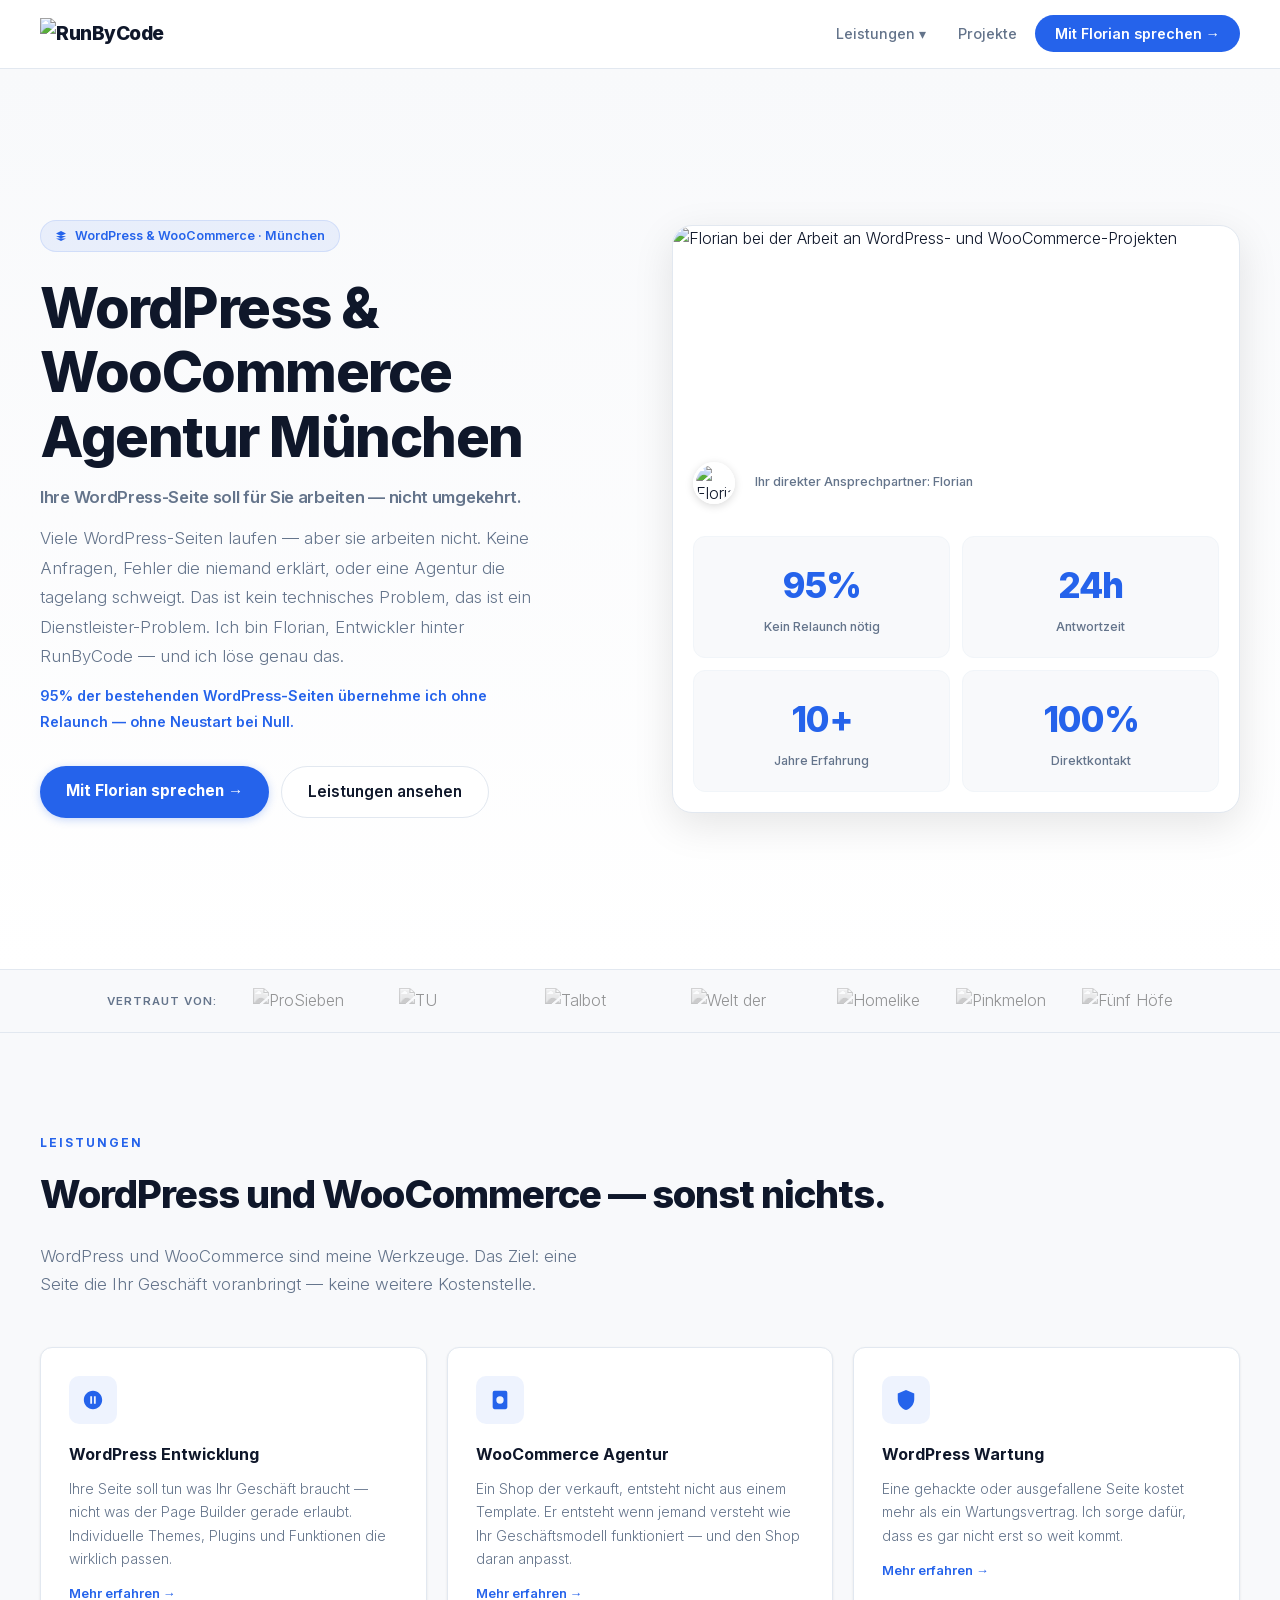
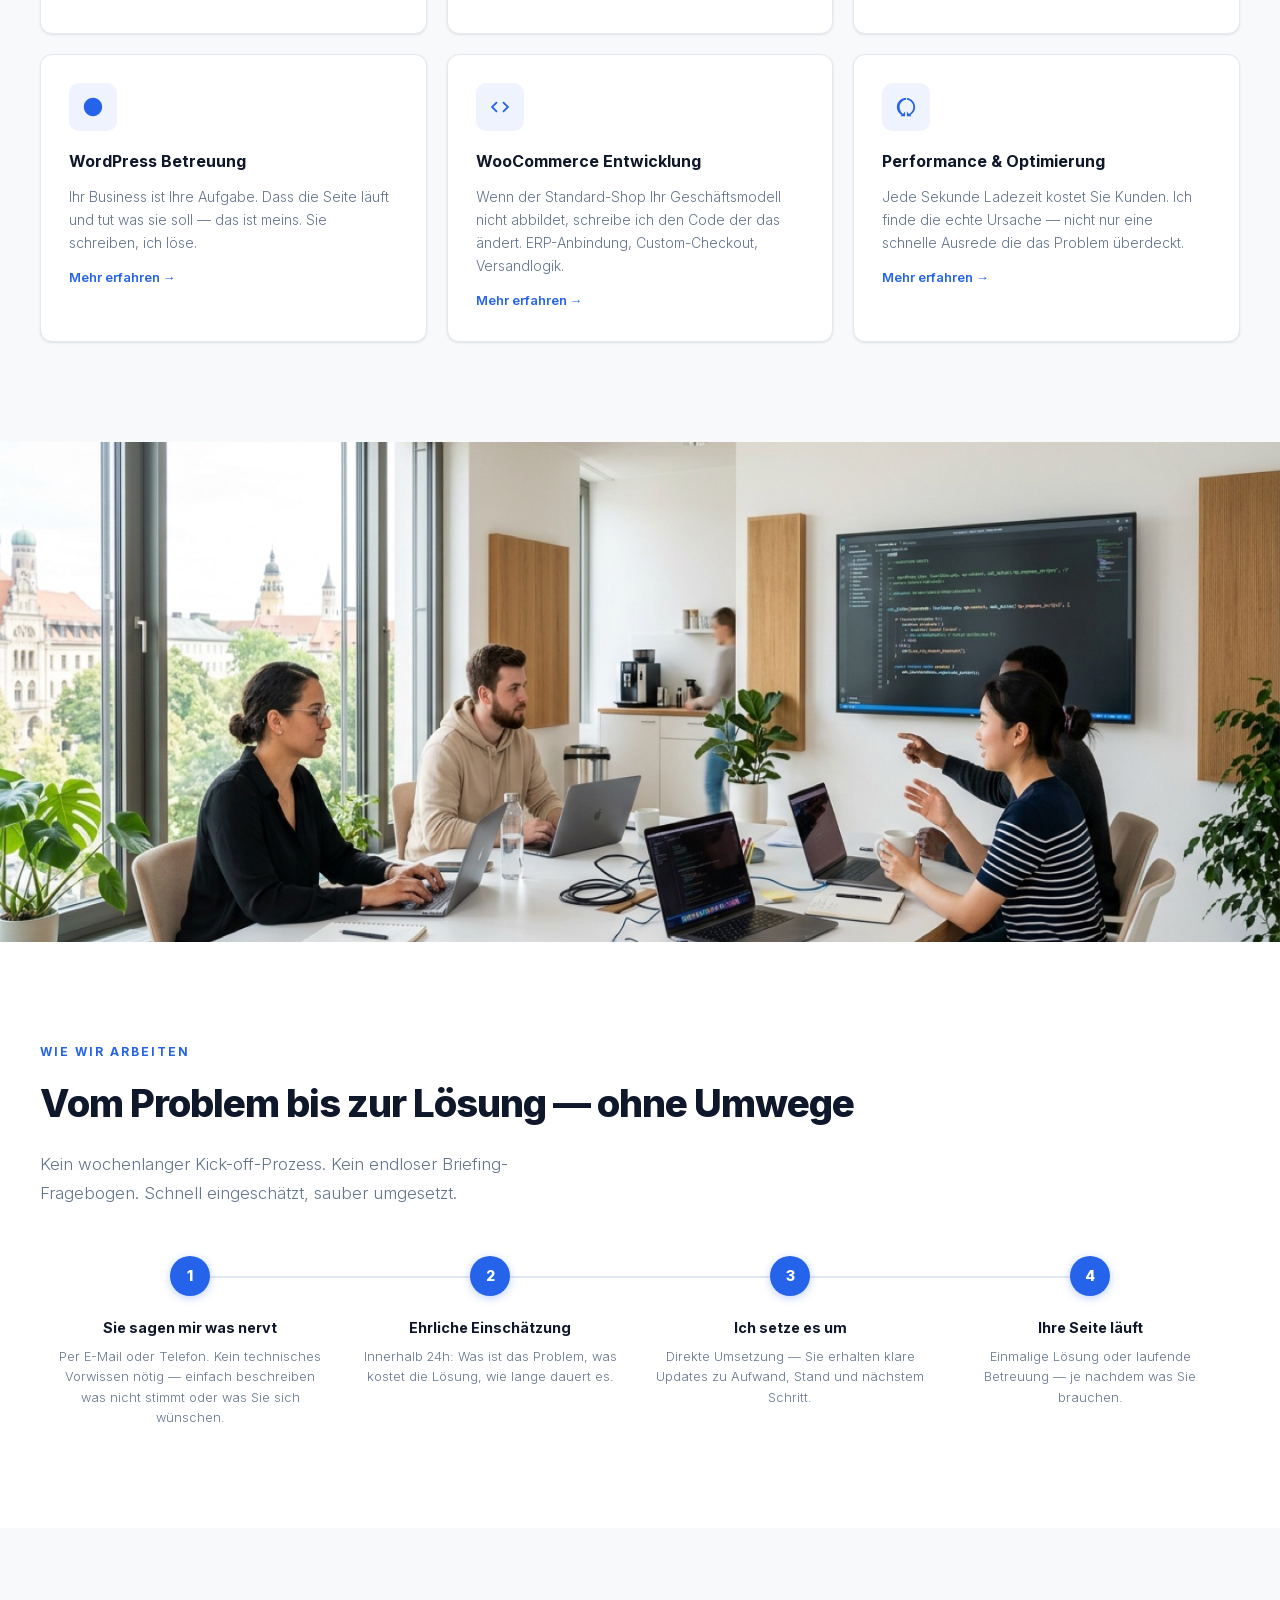
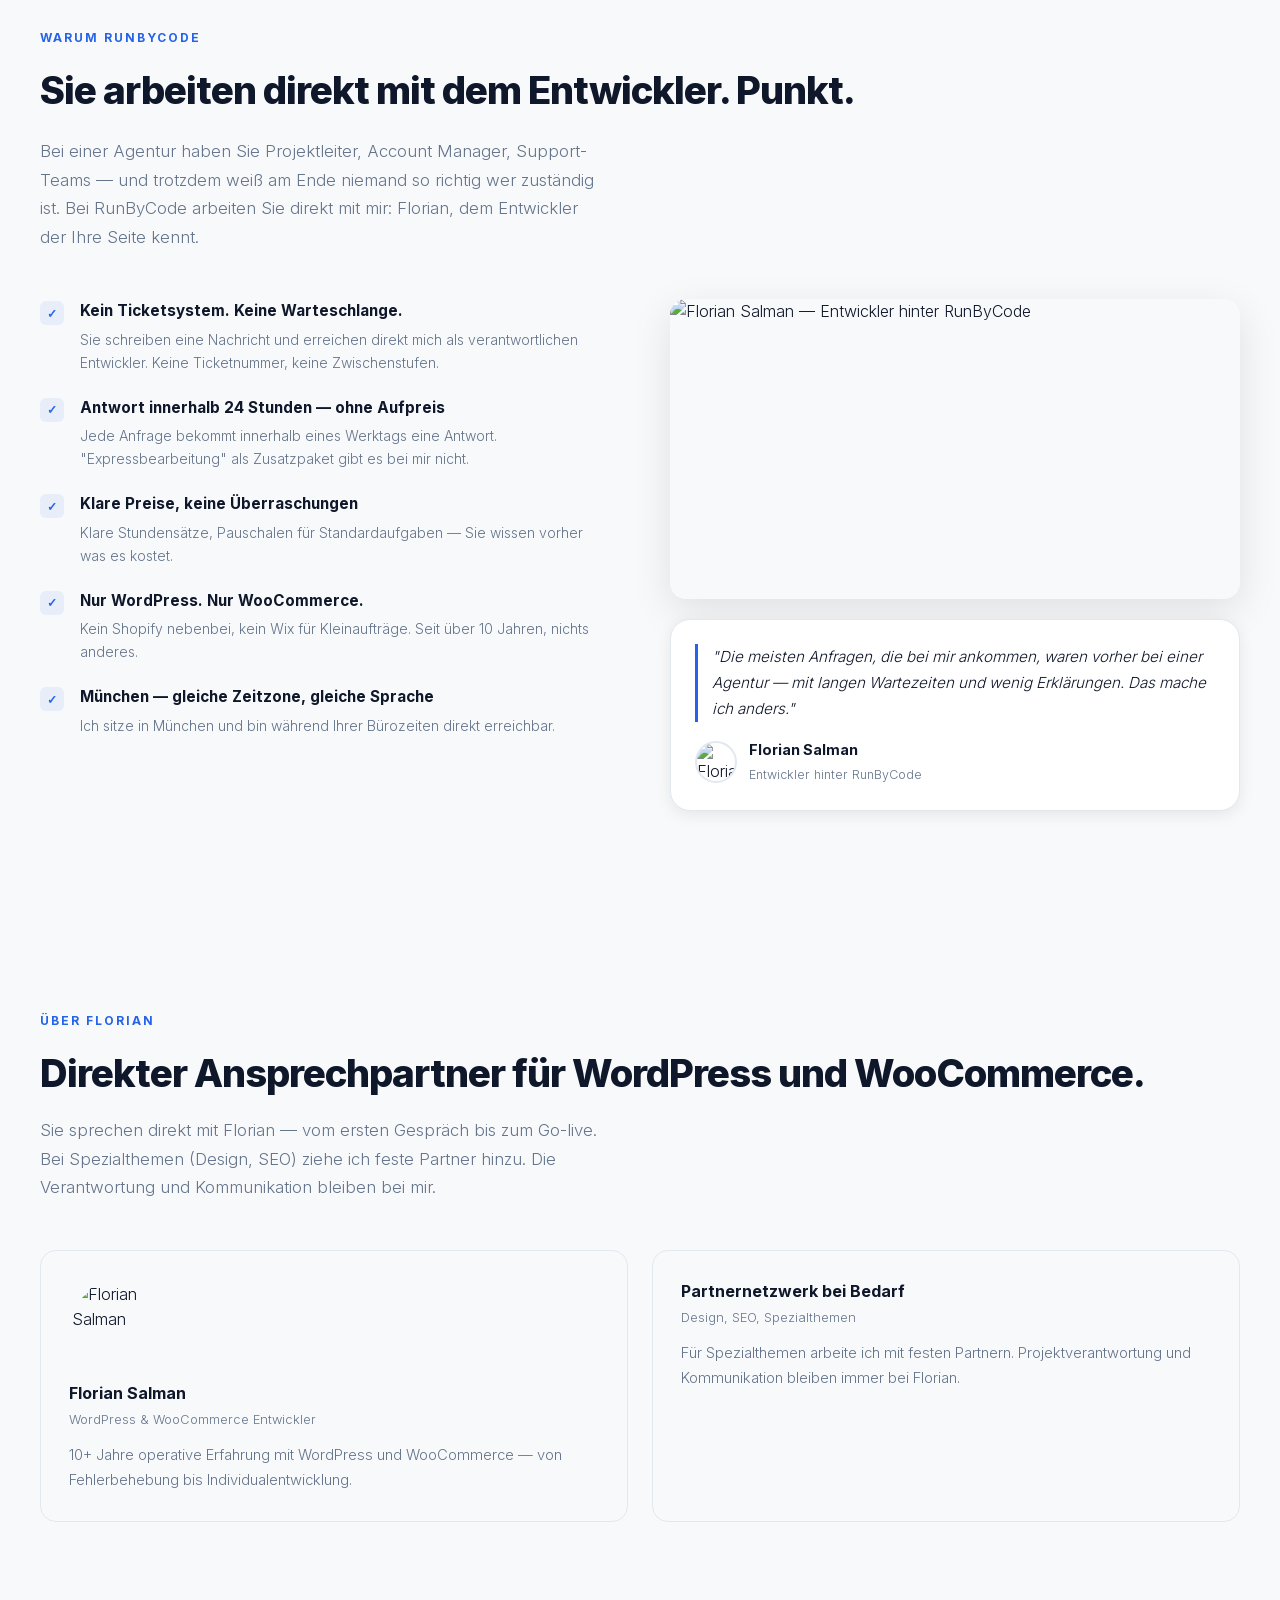
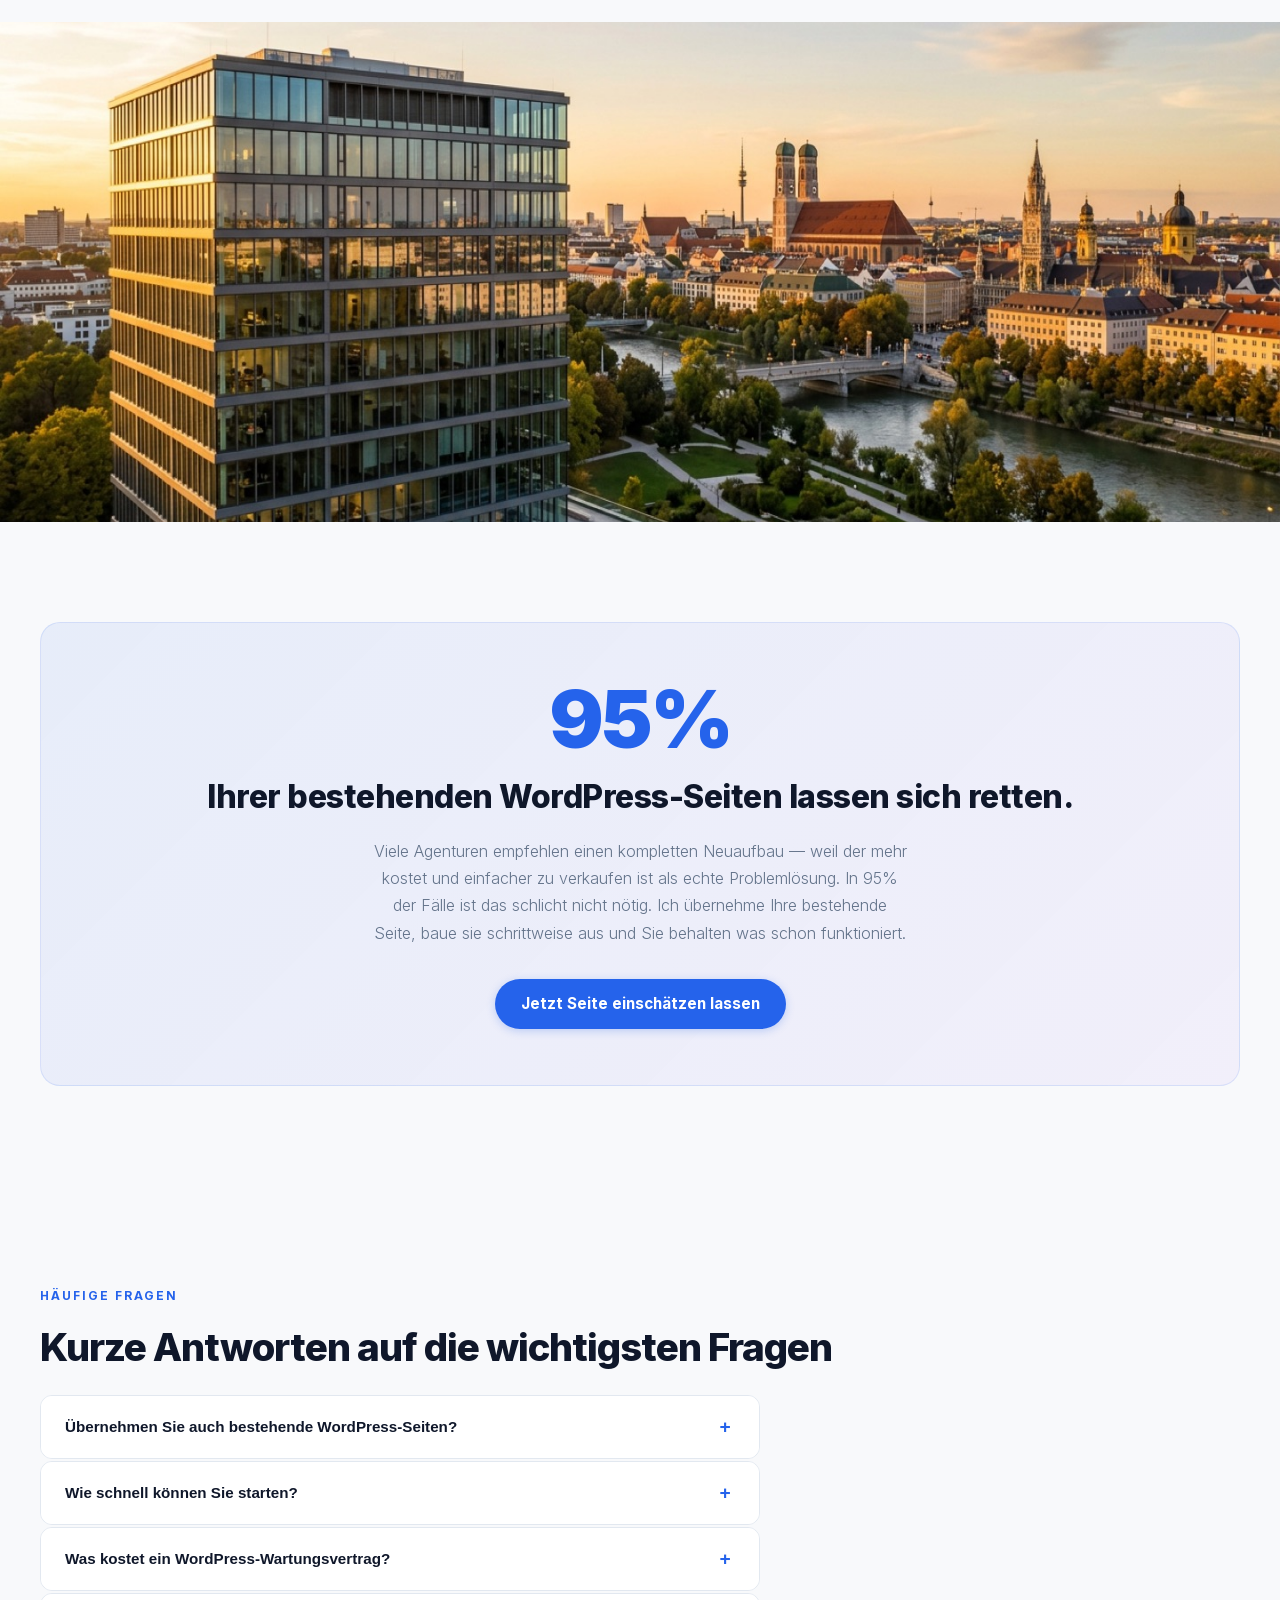
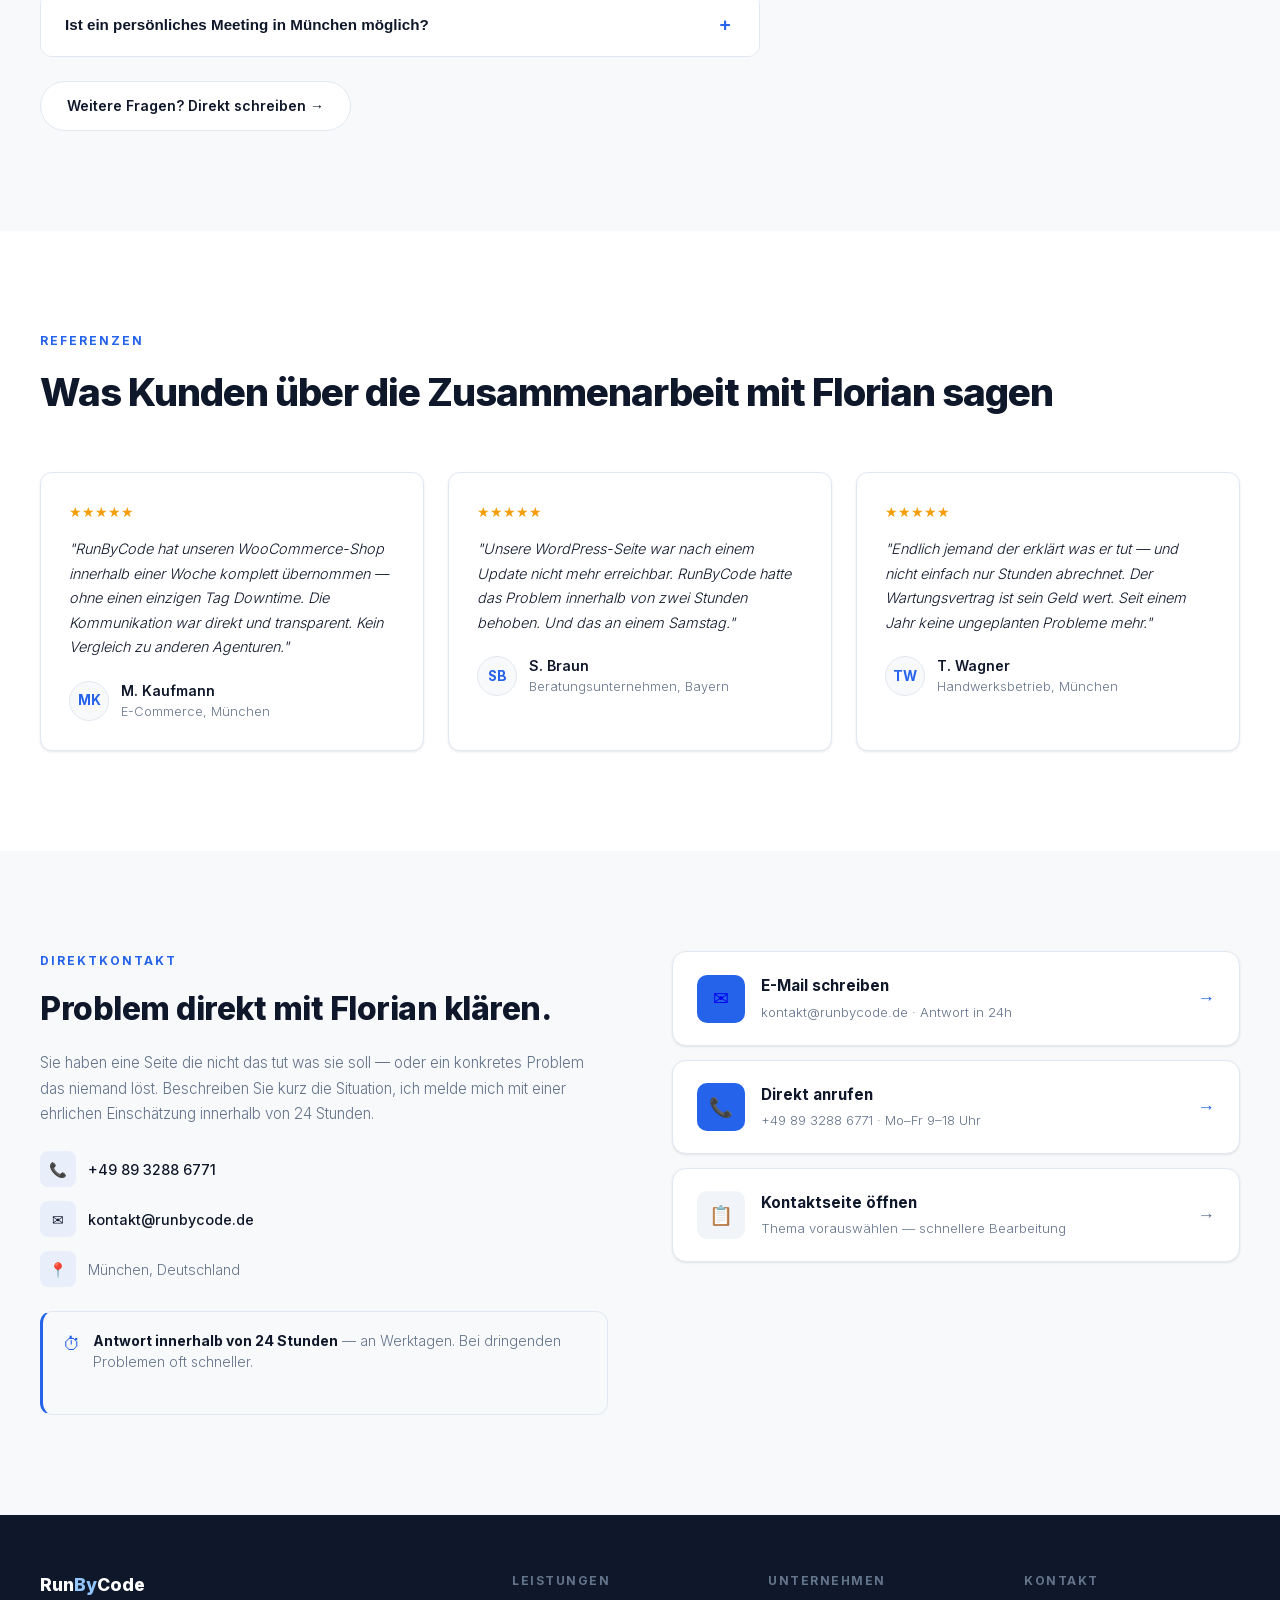
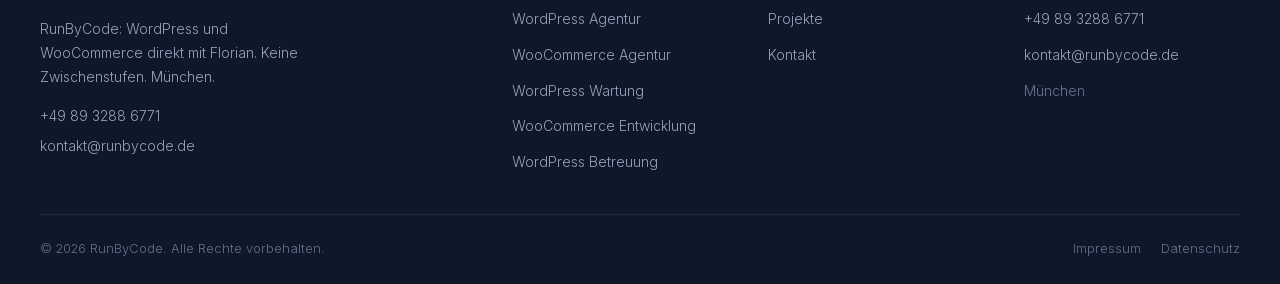
==== commit 53f900a1: "Copy: WordCamp-Talk Prinzipien (Pain-first, Website-als-Mitarbeiter, Business-Loesung statt Feature-" ====
--- a/index.html
+++ b/index.html
@@ -341,8 +341,8 @@
         WordPress &amp; WooCommerce · München
       </div>
       <h1>WordPress &amp; WooCommerce<br>Agentur München</h1>
-      <p class="hero-slogan">Direkt mit Florian. Keine Zwischenstufen.</p>
-      <p>Wenn Ihre WordPress-Seite streikt oder Ihr WooCommerce-Shop Probleme macht, sprechen Sie direkt mit mir: Florian, Entwickler hinter RunByCode. Keine Projektleitung dazwischen, keine Weitergabe Ihres Problems.</p>
+      <p class="hero-slogan">Ihre WordPress-Seite soll für Sie arbeiten — nicht umgekehrt.</p>
+      <p>Viele WordPress-Seiten laufen — aber sie arbeiten nicht. Keine Anfragen, Fehler die niemand erklärt, oder eine Agentur die tagelang schweigt. Das ist kein technisches Problem, das ist ein Dienstleister-Problem. Ich bin Florian, Entwickler hinter RunByCode — und ich löse genau das.</p>
       <p class="hero-highlight">95% der bestehenden WordPress-Seiten übernehme ich ohne Relaunch — ohne Neustart bei Null.</p>
       <div class="hero-btns">
         <a href="/kontakt/" class="btn-primary">Mit Florian sprechen →</a>
@@ -387,42 +387,42 @@
   <div class="container">
     <div class="section-label">Leistungen</div>
     <h2 class="section-title">WordPress und WooCommerce — sonst nichts.</h2>
-    <p class="section-subtitle">Kein Shopify, kein Squarespace. Seit über 10 Jahren nichts anderes als WordPress und WooCommerce.</p>
+    <p class="section-subtitle">WordPress und WooCommerce sind meine Werkzeuge. Das Ziel: eine Seite die Ihr Geschäft voranbringt — keine weitere Kostenstelle.</p>
     <div class="services-grid">
       <div class="service-card">
         <div class="service-icon"><svg viewBox="0 0 24 24"><path d="M12 2C6.5 2 2 6.5 2 12s4.5 10 10 10 10-4.5 10-10S17.5 2 12 2zm-1 14H9V8h2v8zm4 0h-2V8h2v8z"/></svg></div>
         <h3>WordPress Entwicklung</h3>
-        <p>Themes, Plugins, individuelle Funktionen — ich baue was WordPress nicht von Haus aus kann. Kein Page Builder, kein Drag-and-Drop-Kompromiss.</p>
+        <p>Ihre Seite soll tun was Ihr Geschäft braucht — nicht was der Page Builder gerade erlaubt. Individuelle Themes, Plugins und Funktionen die wirklich passen.</p>
         <a href="/wordpress-agentur-muenchen/" class="service-link">Mehr erfahren →</a>
       </div>
       <div class="service-card">
         <div class="service-icon"><svg viewBox="0 0 24 24"><path d="M6 2h12a2 2 0 0 1 2 2v16a2 2 0 0 1-2 2H6a2 2 0 0 1-2-2V4a2 2 0 0 1 2-2zm6 14a4 4 0 1 0 0-8 4 4 0 0 0 0 8z"/></svg></div>
         <h3>WooCommerce Agentur</h3>
-        <p>WooCommerce kann fast alles — wenn man weiß wie. Shops die verkaufen: eigene Checkout-Flows, Payment-Anbindungen, B2B-Preislisten.</p>
+        <p>Ein Shop der verkauft, entsteht nicht aus einem Template. Er entsteht wenn jemand versteht wie Ihr Geschäftsmodell funktioniert — und den Shop daran anpasst.</p>
         <a href="/woocommerce-agentur-muenchen/" class="service-link">Mehr erfahren →</a>
       </div>
       <div class="service-card">
         <div class="service-icon"><svg viewBox="0 0 24 24"><path d="M12 1L3 5v6c0 5.55 3.84 10.74 9 12 5.16-1.26 9-6.45 9-12V5l-9-4z"/></svg></div>
         <h3>WordPress Wartung</h3>
-        <p>Veraltete Plugins sind das Einfallstor Nr. 1 für Hacker. Ich halte Ihre Seite aktuell, gesichert und überwacht — bevor etwas schiefgeht.</p>
+        <p>Eine gehackte oder ausgefallene Seite kostet mehr als ein Wartungsvertrag. Ich sorge dafür, dass es gar nicht erst so weit kommt.</p>
         <a href="/wordpress-wartung/" class="service-link">Mehr erfahren →</a>
       </div>
       <div class="service-card">
         <div class="service-icon"><svg viewBox="0 0 24 24"><path d="M12 22C6.477 22 2 17.523 2 12S6.477 2 12 2s10 4.477 10 10-4.477 10-10 10zm-1-5h2v2h-2v-2zm2-1.645V14h-2v-1.5a1 1 0 0 1 1-1 1.5 1.5 0 1 0-1.471-1.794l-1.962-.393A3.501 3.501 0 1 1 13 13.355z"/></svg></div>
         <h3>WordPress Betreuung</h3>
-        <p>Neue Seite anlegen, Text ändern, Plugin klemmt — Sie schreiben, ich kümmere mich. Ohne Ticketnummer, ohne Wartezeit.</p>
+        <p>Ihr Business ist Ihre Aufgabe. Dass die Seite läuft und tut was sie soll — das ist meins. Sie schreiben, ich löse.</p>
         <a href="/wordpress-betreuung/" class="service-link">Mehr erfahren →</a>
       </div>
       <div class="service-card">
         <div class="service-icon"><svg viewBox="0 0 24 24"><path d="M9.4 16.6L4.8 12l4.6-4.6L8 6l-6 6 6 6 1.4-1.4zm5.2 0l4.6-4.6-4.6-4.6L16 6l6 6-6 6-1.4-1.4z"/></svg></div>
         <h3>WooCommerce Entwicklung</h3>
-        <p>Individuelle Produkttypen, ERP-Anbindung, Versandlogik, Custom-APIs. Ich schreibe den Code der in keinem Plugin existiert.</p>
+        <p>Wenn der Standard-Shop Ihr Geschäftsmodell nicht abbildet, schreibe ich den Code der das ändert. ERP-Anbindung, Custom-Checkout, Versandlogik.</p>
         <a href="/woocommerce-entwicklung/" class="service-link">Mehr erfahren →</a>
       </div>
       <div class="service-card">
         <div class="service-icon"><svg viewBox="0 0 24 24"><path d="M13 2.05v2.02c3.95.49 7 3.85 7 7.93 0 3.21-1.81 6.1-4.72 7.72L13 17v5h5l-1.22-1.22C19.91 19.07 22 15.76 22 12c0-5.18-3.95-9.45-9-9.95zm-2 0C5.95 2.55 2 6.82 2 12c0 3.76 2.09 7.07 5.22 8.78L6 22h5v-5l-2.28 2.72C6.81 18.1 5 15.21 5 12c0-4.08 3.05-7.44 7-7.93V2.05z"/></svg></div>
         <h3>Performance &amp; Optimierung</h3>
-        <p>Ihre Seite lädt 8 Sekunden? Ich finde die echte Ursache — nicht die, die ein Plugin schnell wegcacht.</p>
+        <p>Jede Sekunde Ladezeit kostet Sie Kunden. Ich finde die echte Ursache — nicht nur eine schnelle Ausrede die das Problem überdeckt.</p>
         <a href="/kontakt/" class="service-link">Mehr erfahren →</a>
       </div>
     </div>
@@ -438,13 +438,13 @@
 <section class="prozess">
   <div class="container">
     <div class="section-label">Wie wir arbeiten</div>
-    <h2 class="section-title">Von der ersten Nachricht bis zum laufenden Betrieb</h2>
+    <h2 class="section-title">Vom Problem bis zur Lösung — ohne Umwege</h2>
     <p class="section-subtitle">Kein wochenlanger Kick-off-Prozess. Kein endloser Briefing-Fragebogen. Schnell eingeschätzt, sauber umgesetzt.</p>
     <div class="prozess-steps">
       <div class="step">
         <div class="step-num">1</div>
-        <h3>Sie schildern das Problem</h3>
-        <p>Per E-Mail oder Telefon. Beschreiben Sie was nicht stimmt — kein technisches Vorwissen nötig.</p>
+        <h3>Sie sagen mir was nervt</h3>
+        <p>Per E-Mail oder Telefon. Kein technisches Vorwissen nötig — einfach beschreiben was nicht stimmt oder was Sie sich wünschen.</p>
       </div>
       <div class="step">
         <div class="step-num">2</div>
@@ -470,7 +470,7 @@
   <div class="container">
     <div class="section-label">Warum RunByCode</div>
     <h2 class="section-title">Sie arbeiten direkt mit dem Entwickler. Punkt.</h2>
-    <p class="section-subtitle">Agenturen haben Projektleiter, Account Manager, Support-Teams — am Ende sitzt der Entwickler ganz hinten. Bei RunByCode nicht. Sie arbeiten direkt mit Florian, dem Gründer und Entwickler.</p>
+    <p class="section-subtitle">Bei einer Agentur haben Sie Projektleiter, Account Manager, Support-Teams — und trotzdem weiß am Ende niemand so richtig wer zuständig ist. Bei RunByCode arbeiten Sie direkt mit mir: Florian, dem Entwickler der Ihre Seite kennt.</p>
     <div class="why-grid">
       <div class="why-list">
         <div class="why-item">
@@ -563,8 +563,8 @@
   <div class="container">
     <div class="ar-box">
       <div class="ar-number">95%</div>
-      <h2 class="ar-headline">Ihrer WordPress-Seiten brauchen keinen Relaunch.</h2>
-      <p class="ar-sub">Viele Agenturen empfehlen einen kompletten Neuaufbau — weil das lukrativer ist. In 95% der Fälle ist das nicht nötig. Ich übernehme Ihre bestehende Seite und baue sie schrittweise aus — Sie behalten was schon funktioniert.</p>
+      <h2 class="ar-headline">Ihrer bestehenden WordPress-Seiten lassen sich retten.</h2>
+      <p class="ar-sub">Viele Agenturen empfehlen einen kompletten Neuaufbau — weil der mehr kostet und einfacher zu verkaufen ist als echte Problemlösung. In 95% der Fälle ist das schlicht nicht nötig. Ich übernehme Ihre bestehende Seite, baue sie schrittweise aus und Sie behalten was schon funktioniert.</p>
       <a href="/kontakt/" class="btn-primary">Jetzt Seite einschätzen lassen</a>
     </div>
   </div>
@@ -641,7 +641,7 @@
       <div class="contact-info">
         <div class="section-label">Direktkontakt</div>
         <h2>Problem direkt mit Florian klären.</h2>
-        <p>Kein Erstgespräch, das erst in drei Wochen stattfindet. Beschreiben Sie kurz was nicht stimmt — ich melde mich mit einer konkreten Einschätzung innerhalb von 24 Stunden.</p>
+        <p>Sie haben eine Seite die nicht das tut was sie soll — oder ein konkretes Problem das niemand löst. Beschreiben Sie kurz die Situation, ich melde mich mit einer ehrlichen Einschätzung innerhalb von 24 Stunden.</p>
         <div class="contact-detail">
           <div class="contact-detail-icon">📞</div>
           <a href="tel:+4989328867710">+49 89 3288 6771</a>
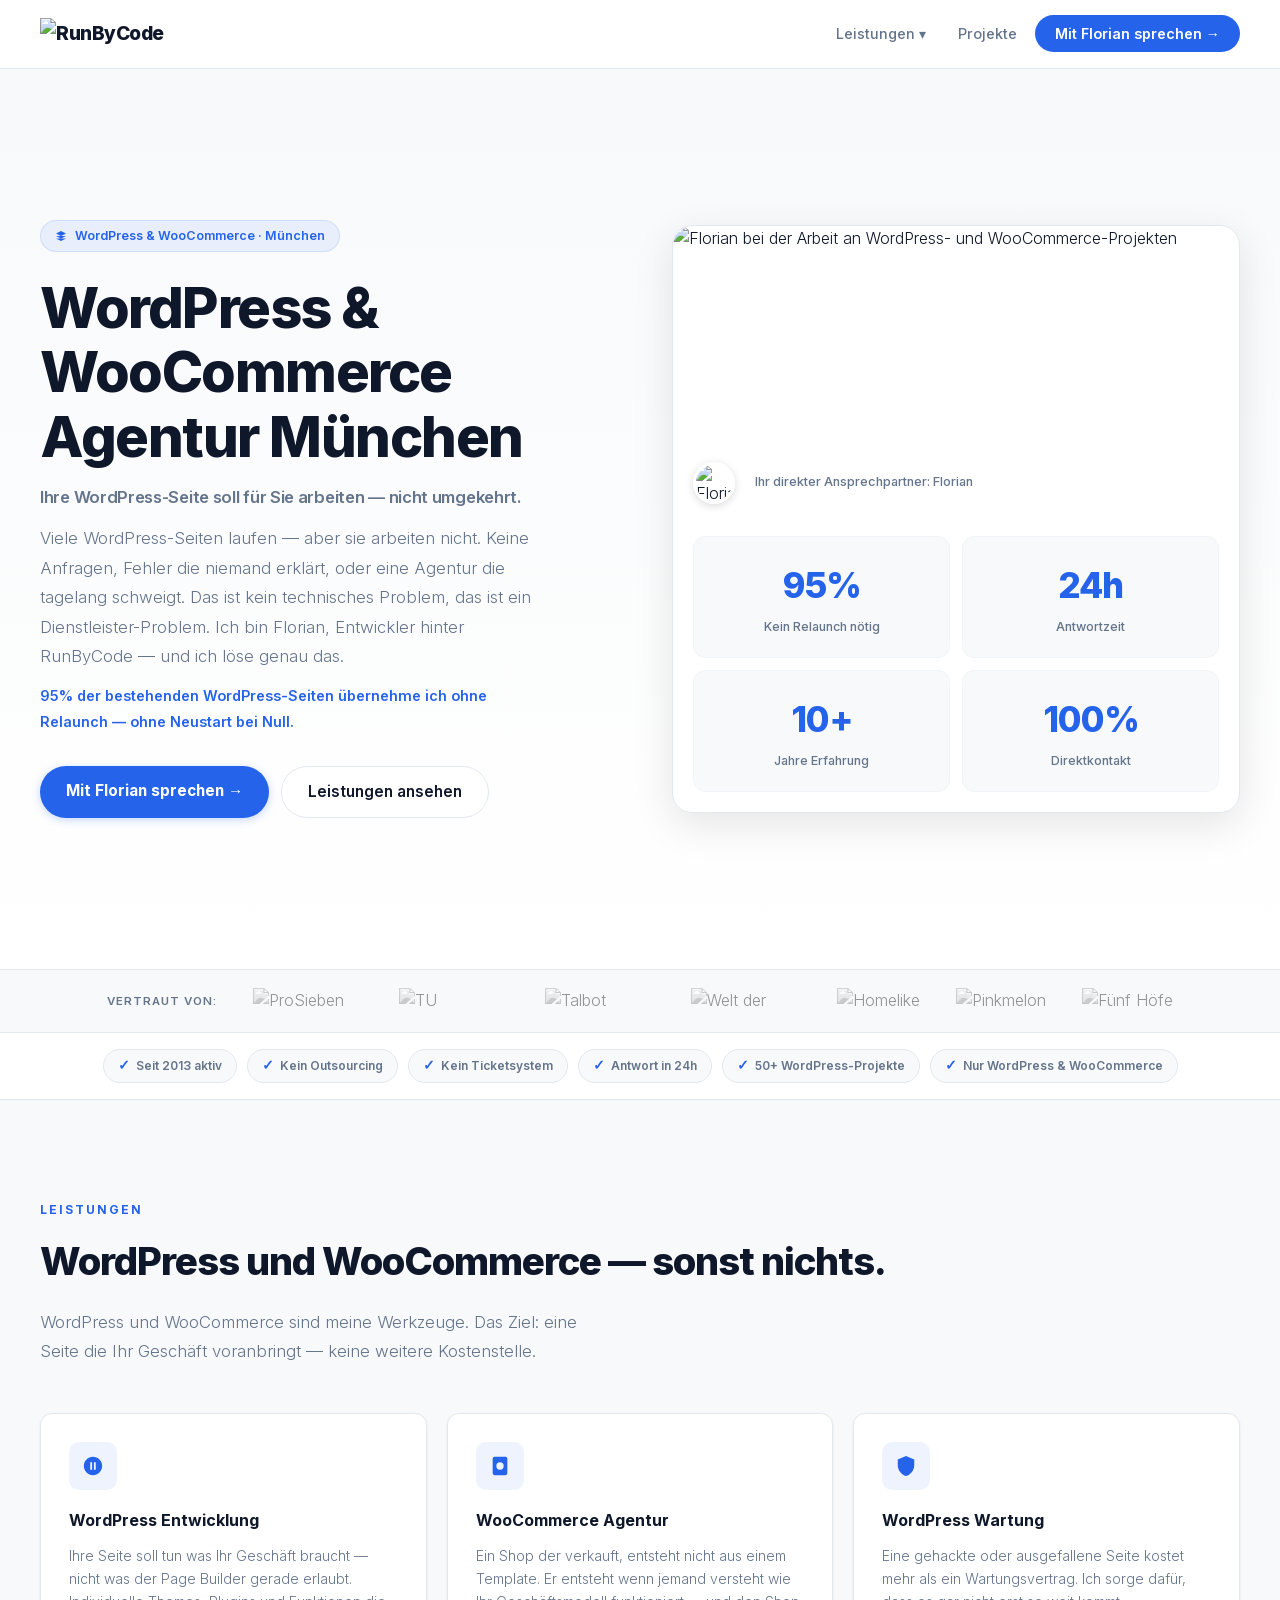
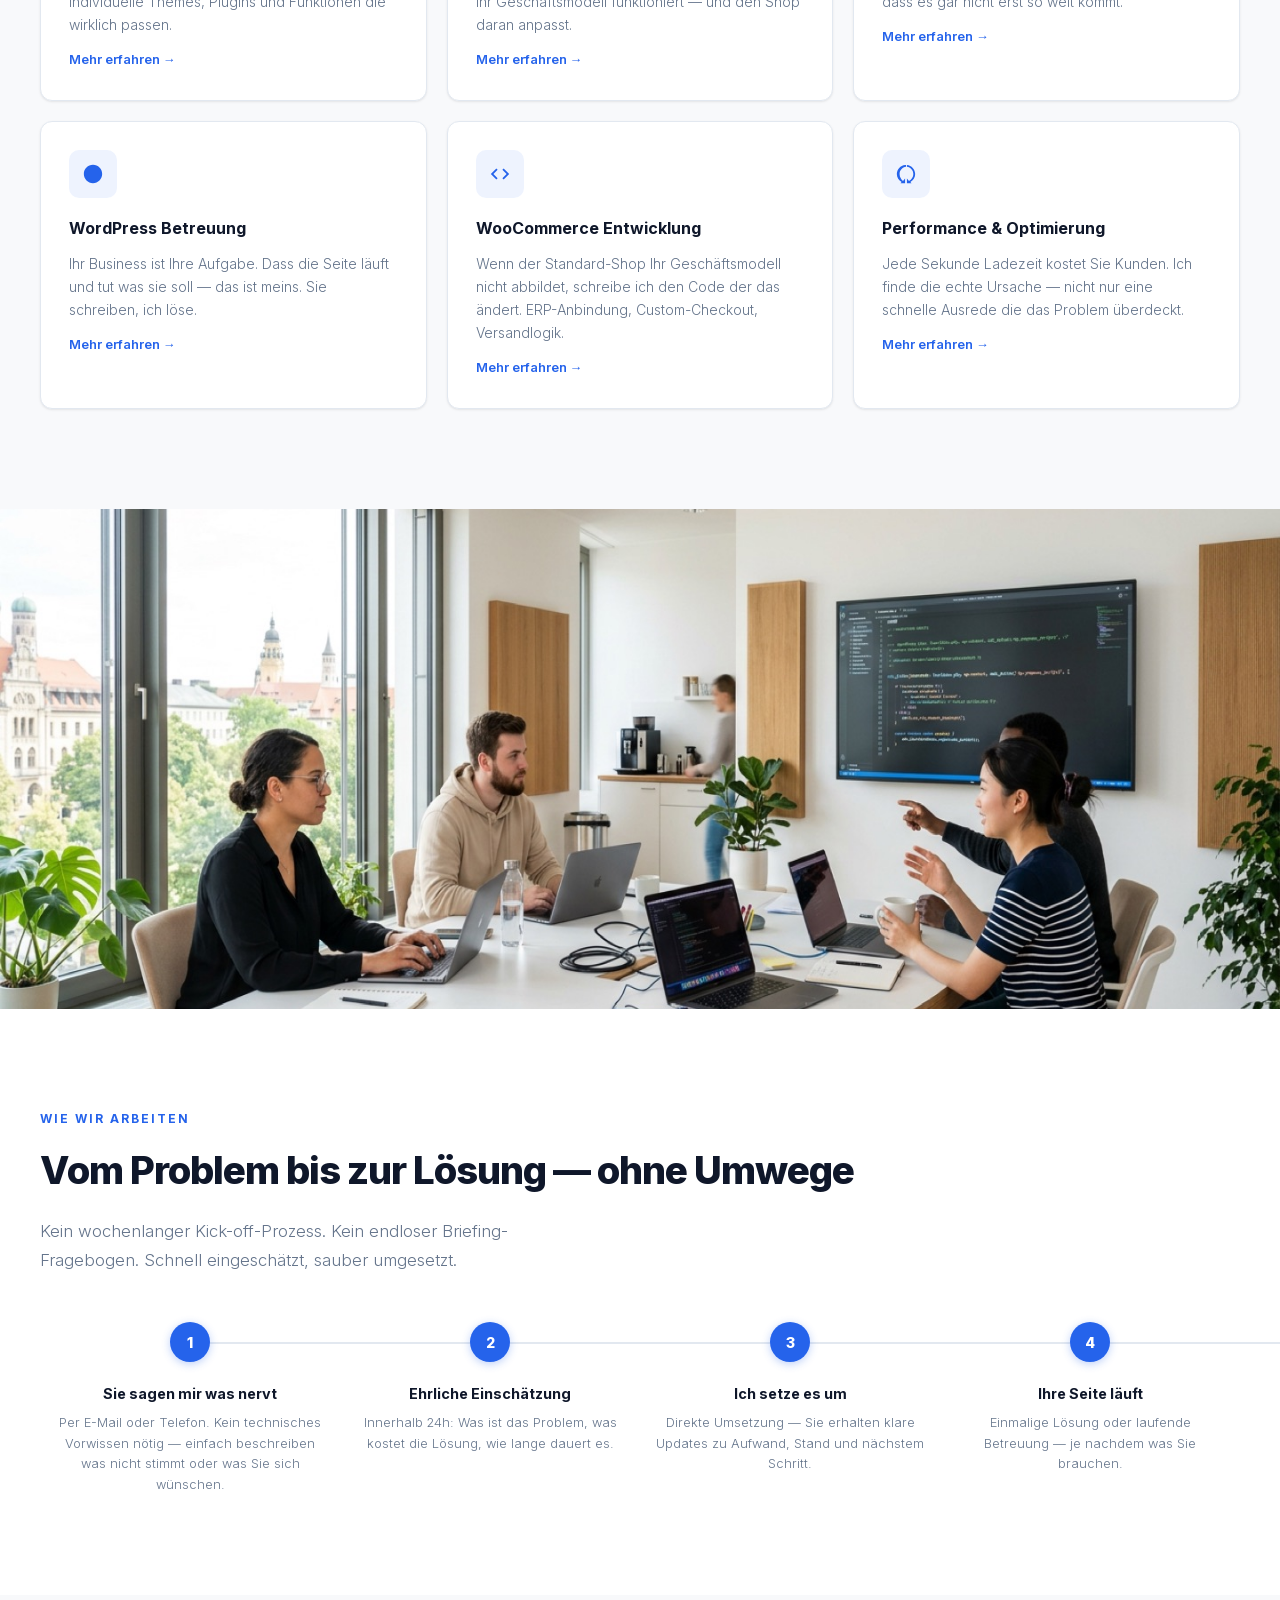
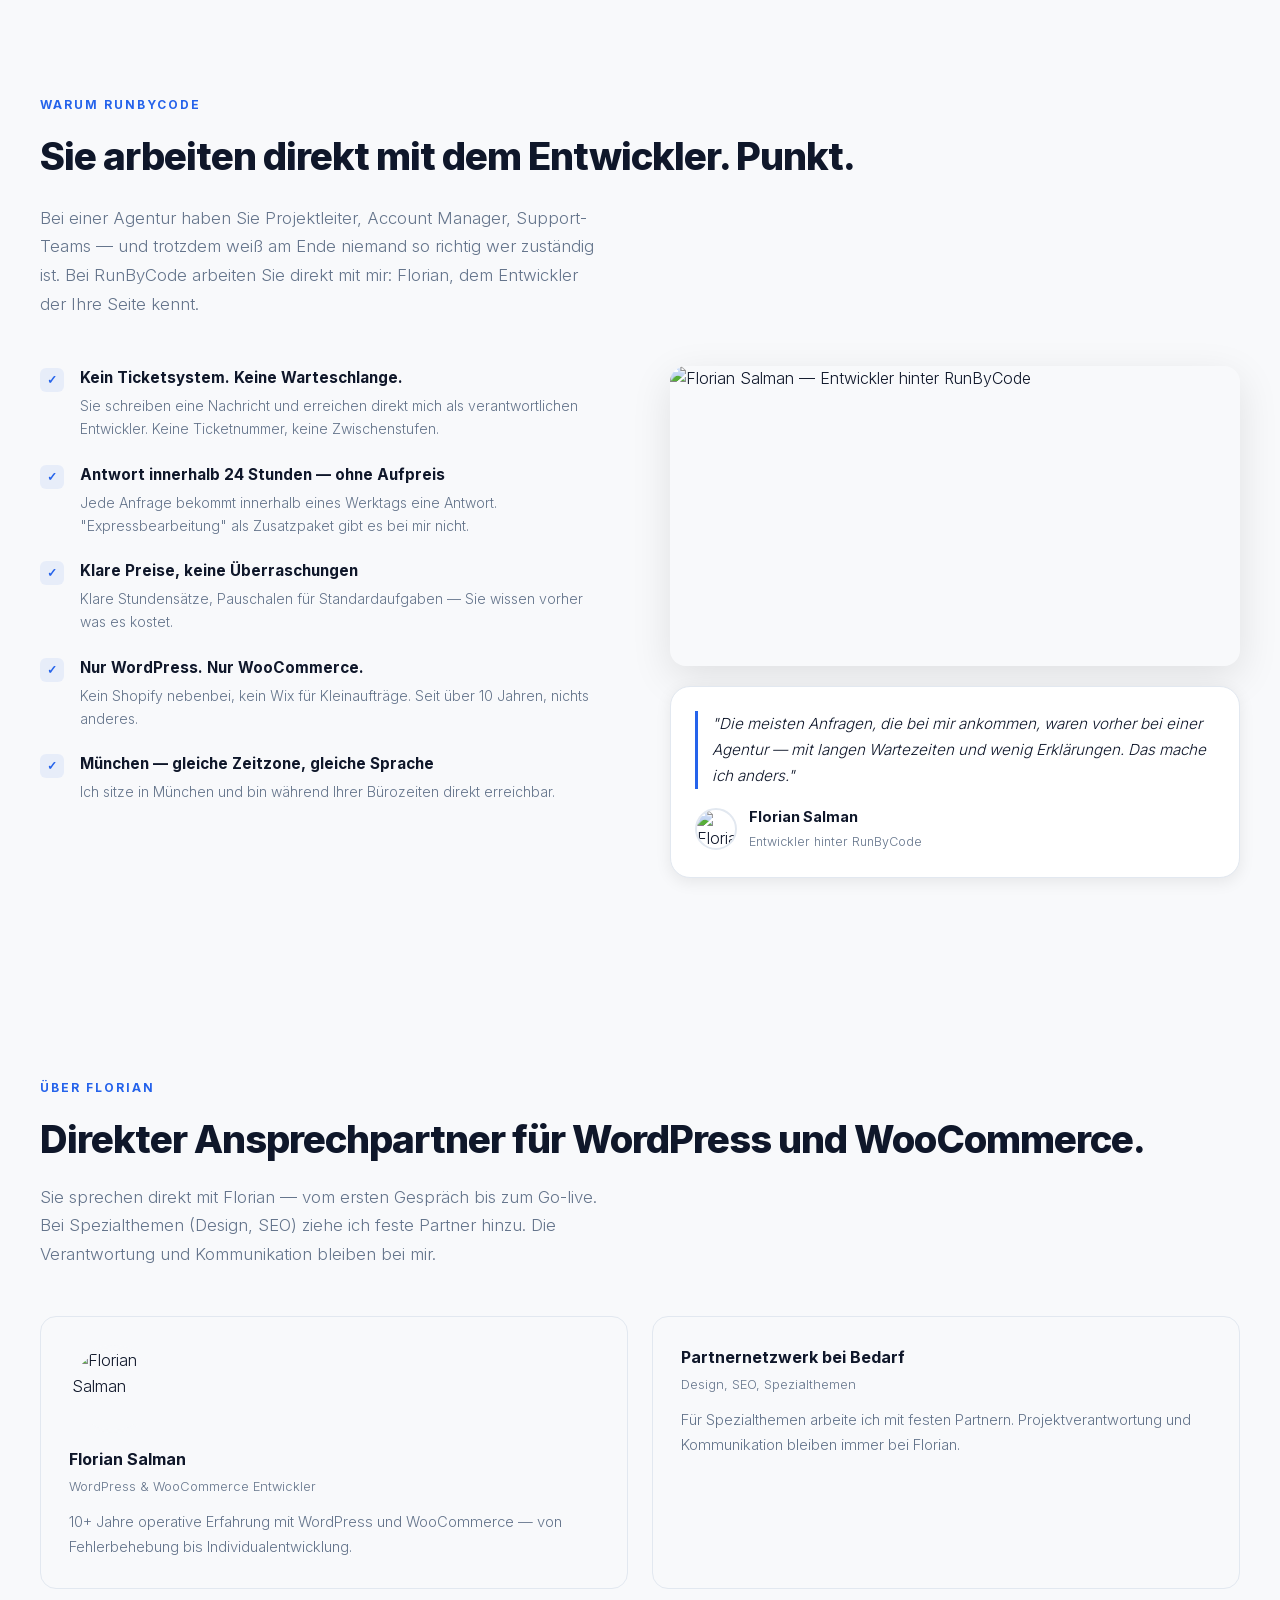
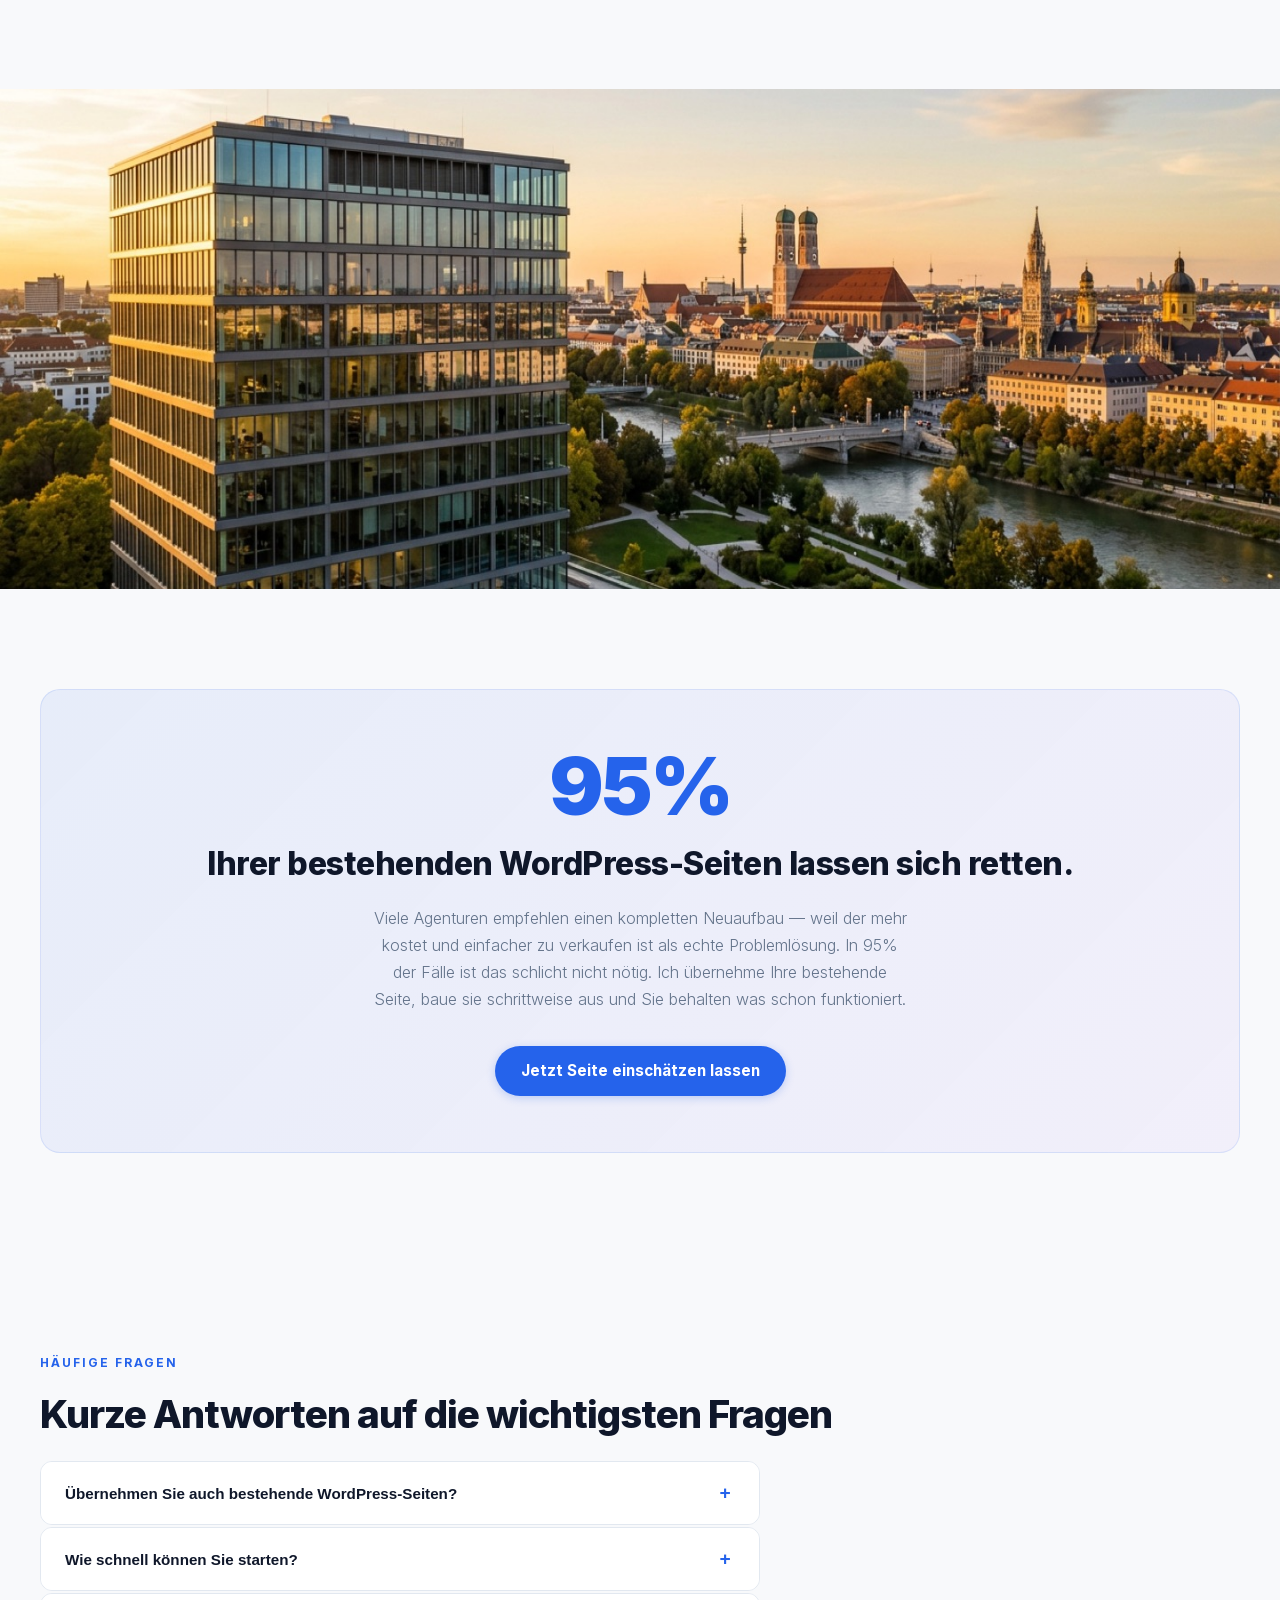
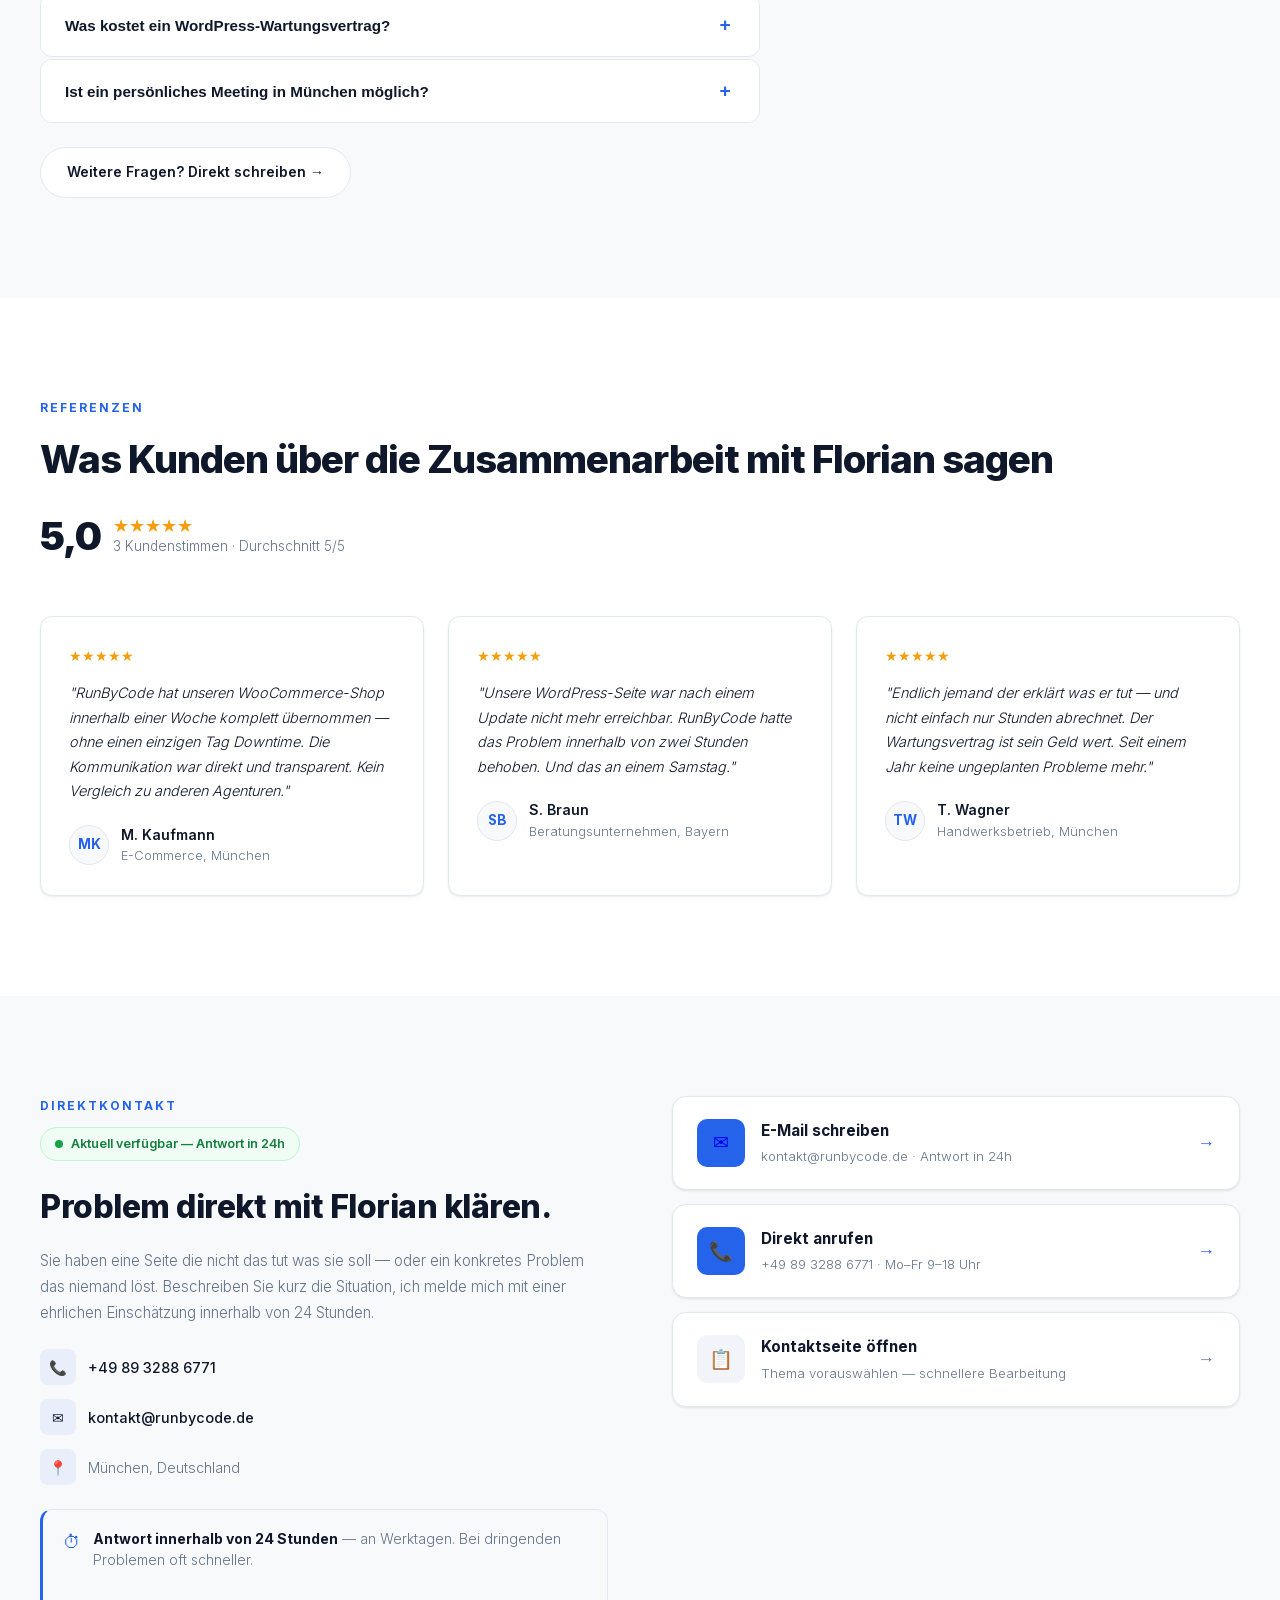
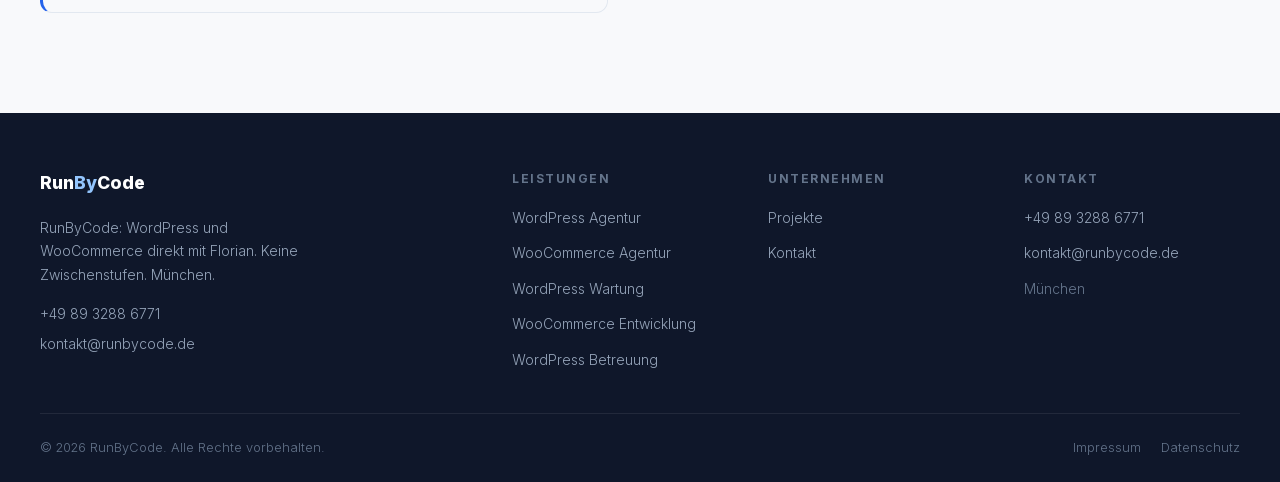
==== commit cecbd018: "Animationen + Trust-Signale: Scroll-Progress, Hero-Entrance, Counter, Stagger-Cards, CTA-Pulse, Avai" ====
--- a/index.html
+++ b/index.html
@@ -303,8 +303,62 @@
     @media (max-width: 768px) { .footer-grid { grid-template-columns: 1fr 1fr; } }
     @media (max-width: 500px) { .footer-grid { grid-template-columns: 1fr; } }
   </style>
+
+  <style>
+    /* SCROLL PROGRESS */
+    .scroll-progress{position:fixed;top:0;left:0;height:3px;width:0%;background:var(--accent);z-index:9999;transition:width .1s linear;border-radius:0 2px 2px 0;}
+
+    /* HERO ENTRANCE */
+    @keyframes fadeUp{from{opacity:0;transform:translateY(22px)}to{opacity:1;transform:translateY(0)}}
+    .hero-badge{animation:fadeUp .55s cubic-bezier(.16,1,.3,1) .1s both;}
+    .hero h1{animation:fadeUp .55s cubic-bezier(.16,1,.3,1) .22s both;}
+    .hero-slogan{animation:fadeUp .55s cubic-bezier(.16,1,.3,1) .34s both;}
+    .hero p{animation:fadeUp .55s cubic-bezier(.16,1,.3,1) .44s both;}
+    .hero-highlight{animation:fadeUp .55s cubic-bezier(.16,1,.3,1) .52s both;}
+    .hero-btns{animation:fadeUp .55s cubic-bezier(.16,1,.3,1) .6s both;}
+    .hero-visual{animation:fadeUp .7s cubic-bezier(.16,1,.3,1) .35s both;}
+
+    /* CTA PULSE */
+    @keyframes ctaGlow{0%,100%{box-shadow:0 2px 8px rgba(37,99,235,.25)}50%{box-shadow:0 4px 28px rgba(37,99,235,.5)}}
+    .btn-primary{animation:ctaGlow 3.5s ease-in-out infinite;}
+    .btn-primary:hover{animation:none;box-shadow:0 6px 24px rgba(37,99,235,.4);}
+    .nav-cta:hover{animation:none !important;}
+
+    /* STAT COUNTER */
+    .stat-num{transition:color .3s;}
+
+    /* STAGGER CARD REVEAL */
+    .reveal-stagger > *{opacity:0;transform:translateY(24px);transition:opacity .55s cubic-bezier(.16,1,.3,1),transform .55s cubic-bezier(.16,1,.3,1);}
+    .reveal-stagger > *.visible{opacity:1;transform:translateY(0);}
+
+    /* TRUST PILLS */
+    .trust-pills{display:flex;flex-wrap:wrap;align-items:center;justify-content:center;gap:10px;padding:16px 24px;background:var(--bg);border-bottom:1px solid var(--border);}
+    .trust-pill{display:inline-flex;align-items:center;gap:6px;background:var(--bg2);border:1px solid var(--border);color:var(--muted);font-size:.75rem;font-weight:600;padding:5px 14px;border-radius:100px;white-space:nowrap;}
+    .trust-pill .tp-icon{color:var(--accent);font-size:.85rem;}
+
+    /* AVAILABILITY BADGE */
+    .avail-badge{display:inline-flex;align-items:center;gap:8px;background:#f0fdf4;border:1px solid #bbf7d0;color:#15803d;font-size:.78rem;font-weight:600;padding:6px 14px;border-radius:100px;margin-bottom:20px;}
+    @keyframes pulse-dot{0%,100%{transform:scale(1);opacity:1}50%{transform:scale(1.5);opacity:.6}}
+    .avail-dot{width:8px;height:8px;border-radius:50%;background:#16a34a;animation:pulse-dot 1.8s ease-in-out infinite;flex-shrink:0;}
+
+    /* RATING SUMMARY */
+    .rating-summary{display:flex;align-items:center;gap:12px;margin-bottom:36px;}
+    .rating-score{font-size:2.4rem;font-weight:900;color:var(--txt);letter-spacing:-1px;}
+    .rating-stars{color:#f59e0b;font-size:1.1rem;line-height:1;}
+    .rating-count{color:var(--muted);font-size:.85rem;margin-top:2px;}
+
+    /* PROCESS STEP CONNECTOR ANIMATE */
+    @keyframes lineGrow{from{width:0}to{width:100%}}
+    .prozess-steps::before{animation:lineGrow 1.2s cubic-bezier(.16,1,.3,1) .8s both;}
+    .step-num{transition:transform .3s,box-shadow .3s;}
+    .step:hover .step-num{transform:scale(1.15);box-shadow:0 4px 16px rgba(37,99,235,.4);}
+
+    /* TRUST LOGO AREA LABEL */
+    .enterprise-label{font-size:.72rem;font-weight:700;text-transform:uppercase;letter-spacing:1.5px;color:var(--muted);text-align:center;margin-bottom:4px;}
+  </style>
 </head>
 <body>
+<div class="scroll-progress" id="scrollProg"></div>
 
 <!-- NAV -->
 <nav>
@@ -359,10 +413,10 @@
         </div>
       </div>
       <div class="stats-grid" style="margin-top:16px;">
-        <div class="stat"><span class="stat-num">95%</span><div class="stat-label">Kein Relaunch nötig</div></div>
-        <div class="stat"><span class="stat-num">24h</span><div class="stat-label">Antwortzeit</div></div>
-        <div class="stat"><span class="stat-num">10+</span><div class="stat-label">Jahre Erfahrung</div></div>
-        <div class="stat"><span class="stat-num">100%</span><div class="stat-label">Direktkontakt</div></div>
+        <div class="stat"><span class="stat-num" data-target="95" data-suffix="%">95%</span><div class="stat-label">Kein Relaunch nötig</div></div>
+        <div class="stat"><span class="stat-num" data-target="24" data-suffix="h">24h</span><div class="stat-label">Antwortzeit</div></div>
+        <div class="stat"><span class="stat-num" data-target="10" data-suffix="+">10+</span><div class="stat-label">Jahre Erfahrung</div></div>
+        <div class="stat"><span class="stat-num" data-target="100" data-suffix="%">100%</span><div class="stat-label">Direktkontakt</div></div>
       </div>
     </div>
   </div>
@@ -382,13 +436,23 @@
   </div>
 </div>
 
+
+<div class="trust-pills">
+  <div class="trust-pill"><span class="tp-icon">&#10003;</span> Seit 2013 aktiv</div>
+  <div class="trust-pill"><span class="tp-icon">&#10003;</span> Kein Outsourcing</div>
+  <div class="trust-pill"><span class="tp-icon">&#10003;</span> Kein Ticketsystem</div>
+  <div class="trust-pill"><span class="tp-icon">&#10003;</span> Antwort in 24h</div>
+  <div class="trust-pill"><span class="tp-icon">&#10003;</span> 50+ WordPress-Projekte</div>
+  <div class="trust-pill"><span class="tp-icon">&#10003;</span> Nur WordPress & WooCommerce</div>
+</div>
+
 <!-- LEISTUNGEN -->
 <section class="services" id="leistungen">
   <div class="container">
     <div class="section-label">Leistungen</div>
     <h2 class="section-title">WordPress und WooCommerce — sonst nichts.</h2>
     <p class="section-subtitle">WordPress und WooCommerce sind meine Werkzeuge. Das Ziel: eine Seite die Ihr Geschäft voranbringt — keine weitere Kostenstelle.</p>
-    <div class="services-grid">
+    <div class="services-grid reveal-stagger">
       <div class="service-card">
         <div class="service-icon"><svg viewBox="0 0 24 24"><path d="M12 2C6.5 2 2 6.5 2 12s4.5 10 10 10 10-4.5 10-10S17.5 2 12 2zm-1 14H9V8h2v8zm4 0h-2V8h2v8z"/></svg></div>
         <h3>WordPress Entwicklung</h3>
@@ -472,7 +536,7 @@
     <h2 class="section-title">Sie arbeiten direkt mit dem Entwickler. Punkt.</h2>
     <p class="section-subtitle">Bei einer Agentur haben Sie Projektleiter, Account Manager, Support-Teams — und trotzdem weiß am Ende niemand so richtig wer zuständig ist. Bei RunByCode arbeiten Sie direkt mit mir: Florian, dem Entwickler der Ihre Seite kennt.</p>
     <div class="why-grid">
-      <div class="why-list">
+      <div class="why-list reveal-stagger">
         <div class="why-item">
           <div class="why-check"></div>
           <div class="why-text">
@@ -604,7 +668,14 @@
   <div class="container">
     <div class="section-label">Referenzen</div>
     <h2 class="section-title">Was Kunden über die Zusammenarbeit mit Florian sagen</h2>
-    <div class="testi-grid">
+    <div class="rating-summary">
+      <div class="rating-score">5,0</div>
+      <div>
+        <div class="rating-stars">&#9733;&#9733;&#9733;&#9733;&#9733;</div>
+        <div class="rating-count">3 Kundenstimmen · Durchschnitt 5/5</div>
+      </div>
+    </div>
+    <div class="testi-grid reveal-stagger">
       <div class="testi-card">
         <div class="testi-stars">★★★★★</div>
         <p class="testi-text">"RunByCode hat unseren WooCommerce-Shop innerhalb einer Woche komplett übernommen — ohne einen einzigen Tag Downtime. Die Kommunikation war direkt und transparent. Kein Vergleich zu anderen Agenturen."</p>
@@ -640,6 +711,7 @@
     <div class="contact-inner">
       <div class="contact-info">
         <div class="section-label">Direktkontakt</div>
+        <div class="avail-badge"><span class="avail-dot"></span> Aktuell verfügbar — Antwort in 24h</div>
         <h2>Problem direkt mit Florian klären.</h2>
         <p>Sie haben eine Seite die nicht das tut was sie soll — oder ein konkretes Problem das niemand löst. Beschreiben Sie kurz die Situation, ich melde mich mit einer ehrlichen Einschätzung innerhalb von 24 Stunden.</p>
         <div class="contact-detail">
@@ -744,19 +816,61 @@
   }
 </script>
 
-  <!-- Scroll-reveal animations (webprinzip.de style) -->
+  <!-- Animations: scroll progress + counter + stagger reveal -->
   <style>
     .reveal { opacity: 0; transform: translateY(28px); transition: opacity 0.75s cubic-bezier(0.16,1,0.3,1), transform 0.75s cubic-bezier(0.16,1,0.3,1); }
     .reveal.visible { opacity: 1; transform: translateY(0); }
-    .reveal-delay-1 { transition-delay: 0.1s; }
-    .reveal-delay-2 { transition-delay: 0.2s; }
-    .reveal-delay-3 { transition-delay: 0.3s; }
   </style>
   <script>
-    const revealObserver = new IntersectionObserver((entries) => {
+    // Scroll progress
+    const prog = document.getElementById('scrollProg');
+    window.addEventListener('scroll', () => {
+      const d = document.documentElement;
+      prog.style.width = (d.scrollTop / (d.scrollHeight - d.clientHeight) * 100) + '%';
+    }, { passive: true });
+
+    // Reveal observer
+    const revealObs = new IntersectionObserver((entries) => {
       entries.forEach(e => { if (e.isIntersecting) e.target.classList.add('visible'); });
     }, { threshold: 0.12 });
-    document.querySelectorAll('.reveal').forEach(el => revealObserver.observe(el));
+    document.querySelectorAll('.reveal').forEach(el => revealObs.observe(el));
+
+    // Stagger observer
+    const staggerObs = new IntersectionObserver((entries) => {
+      entries.forEach(e => {
+        if (e.isIntersecting) {
+          Array.from(e.target.children).forEach((child, i) => {
+            setTimeout(() => child.classList.add('visible'), i * 110);
+          });
+          staggerObs.unobserve(e.target);
+        }
+      });
+    }, { threshold: 0.1 });
+    document.querySelectorAll('.reveal-stagger').forEach(el => staggerObs.observe(el));
+
+    // Counter animation
+    function animateCounter(el) {
+      const target = parseInt(el.dataset.target);
+      const suffix = el.dataset.suffix || '';
+      const dur = 1400;
+      const start = performance.now();
+      function step(now) {
+        const progress = Math.min((now - start) / dur, 1);
+        const ease = 1 - Math.pow(1 - progress, 3);
+        el.textContent = Math.round(ease * target) + suffix;
+        if (progress < 1) requestAnimationFrame(step);
+      }
+      requestAnimationFrame(step);
+    }
+    const counterObs = new IntersectionObserver((entries) => {
+      entries.forEach(e => {
+        if (e.isIntersecting) {
+          e.target.querySelectorAll('[data-target]').forEach(animateCounter);
+          counterObs.unobserve(e.target);
+        }
+      });
+    }, { threshold: 0.5 });
+    document.querySelectorAll('.stats-grid').forEach(el => counterObs.observe(el));
   </script>
 </body>
 </html>
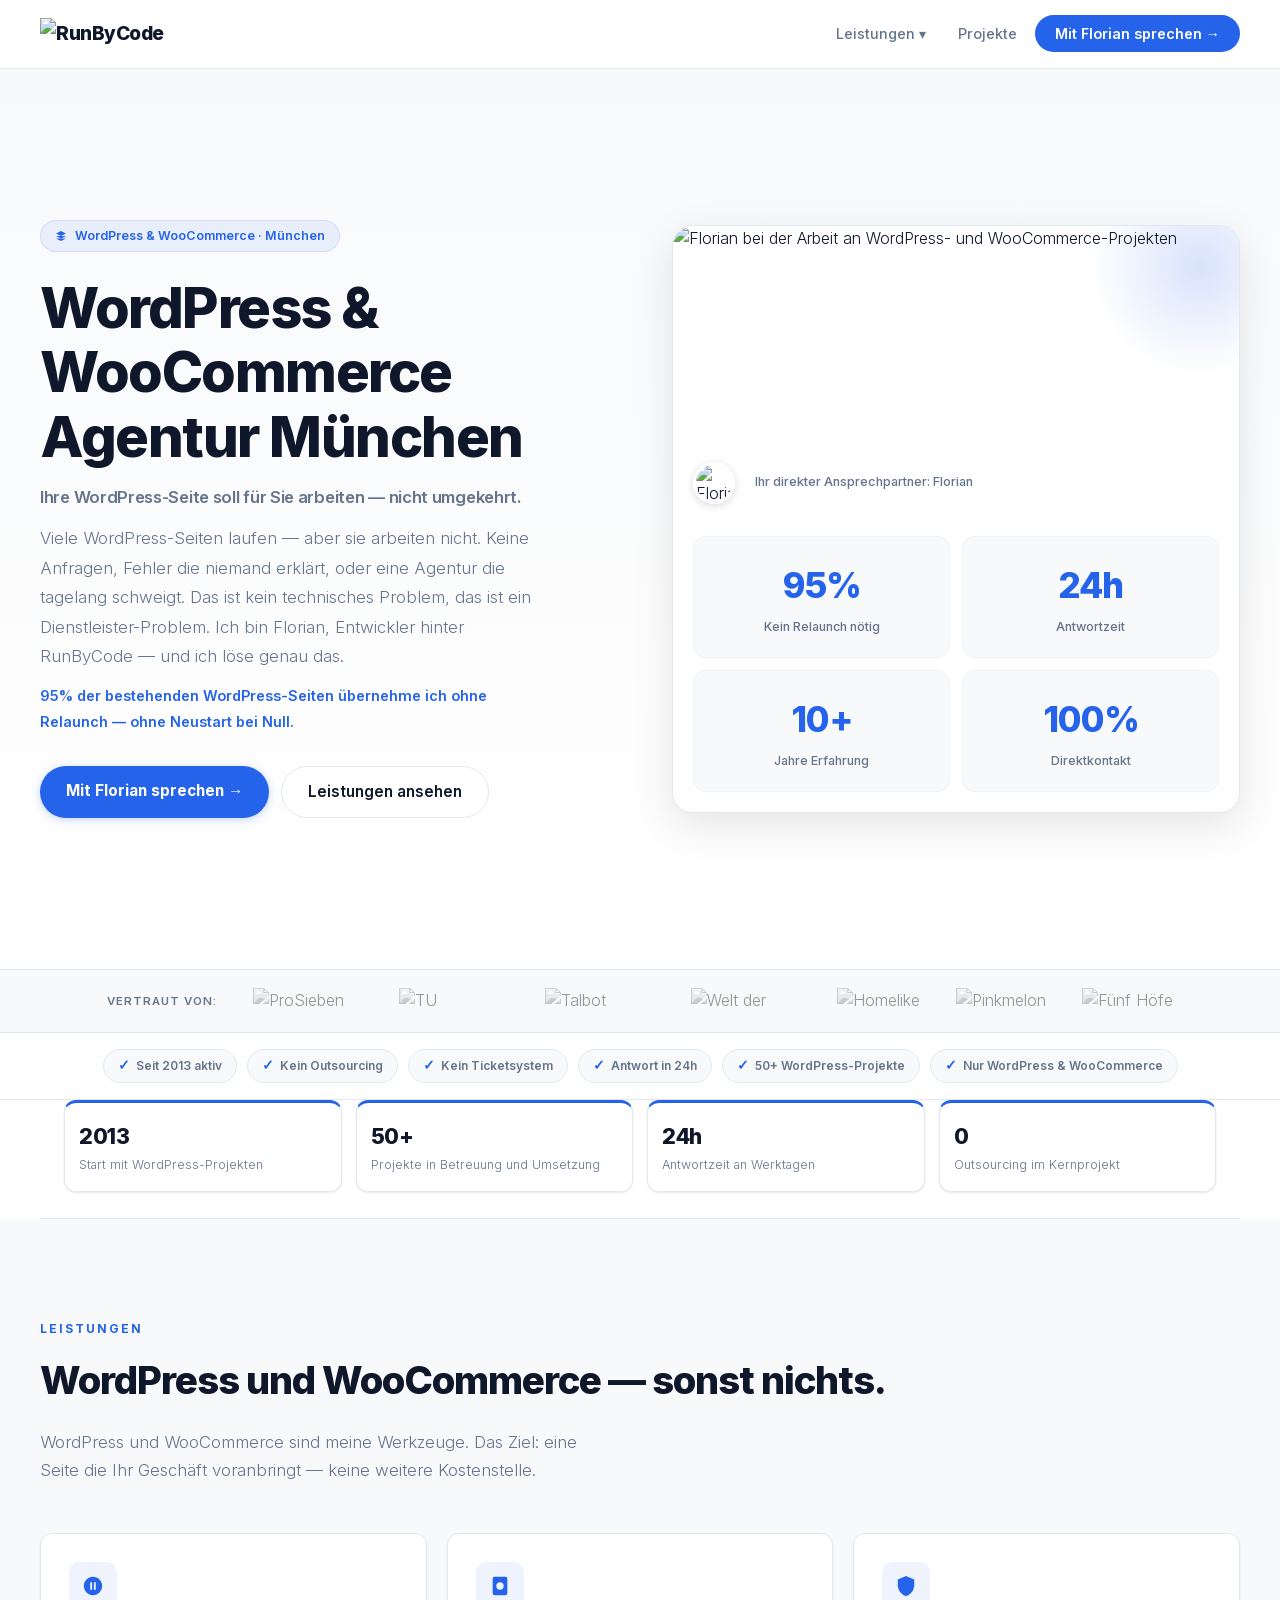
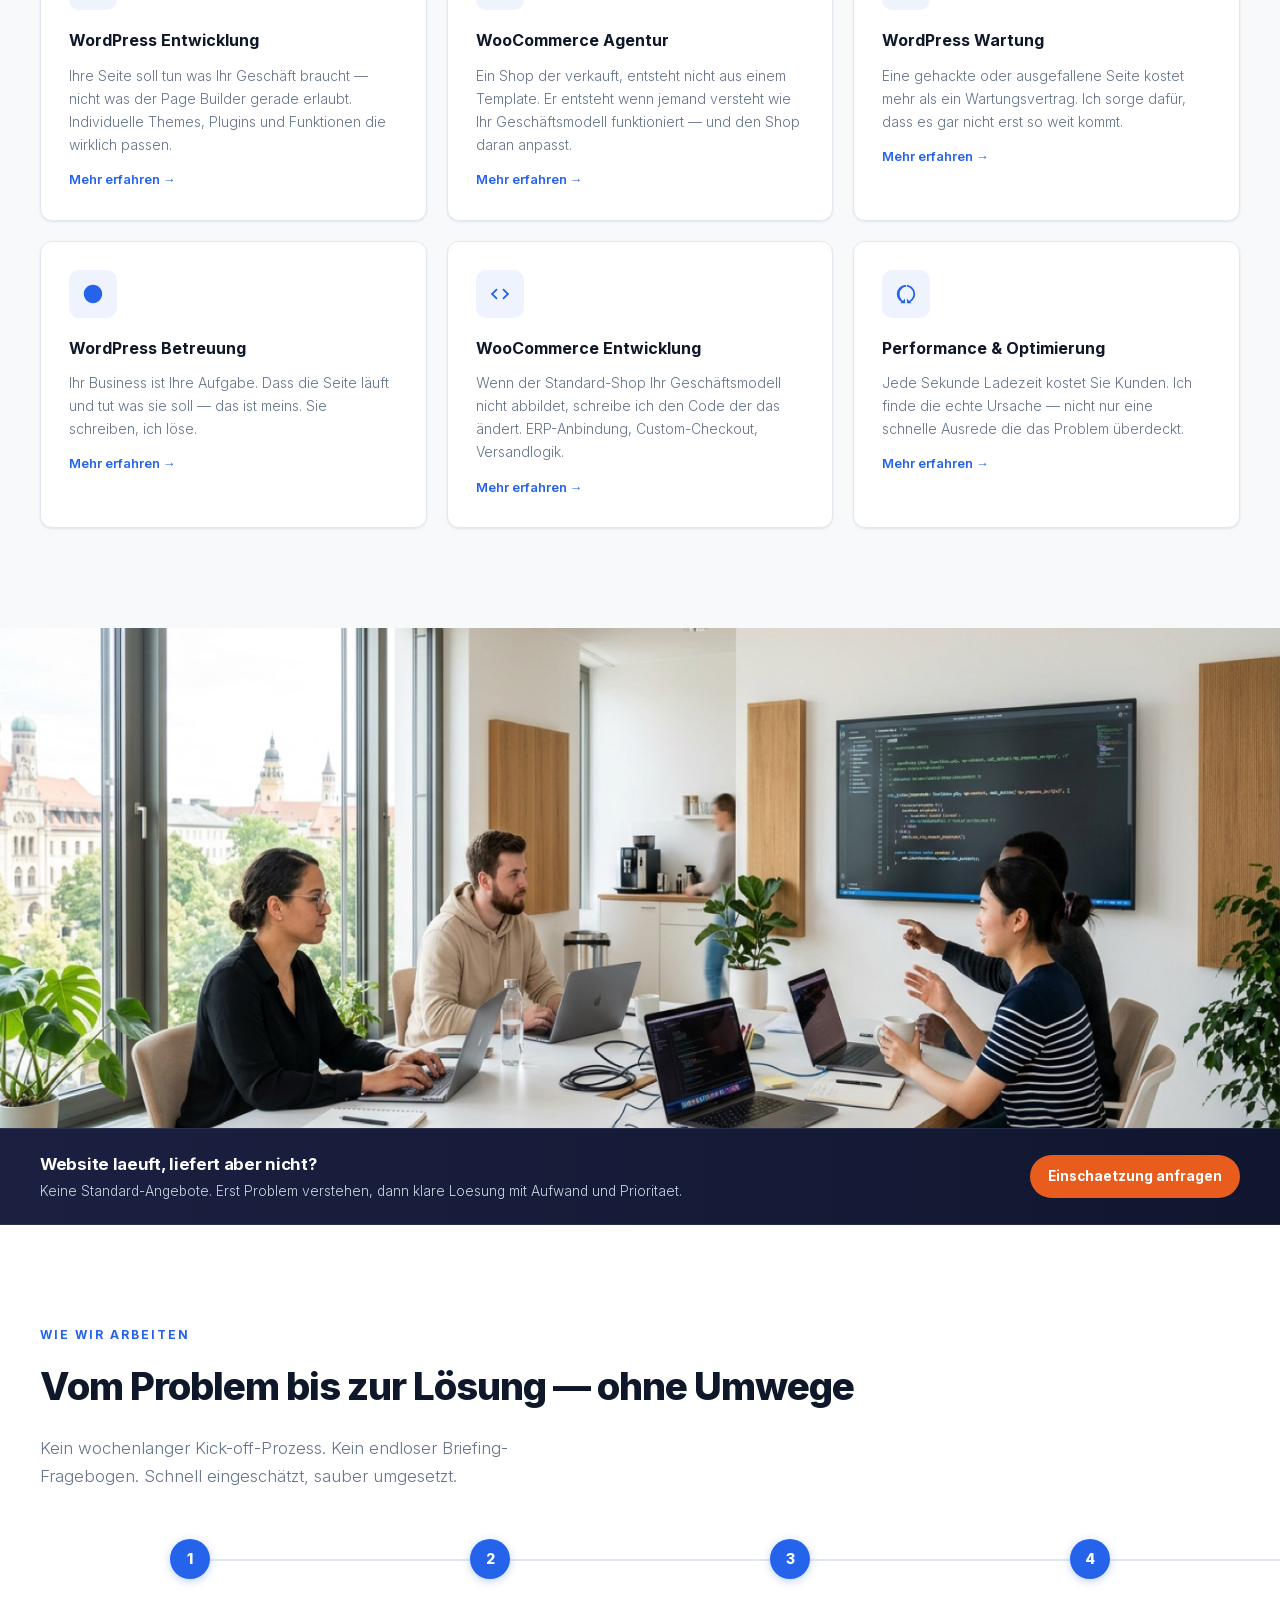
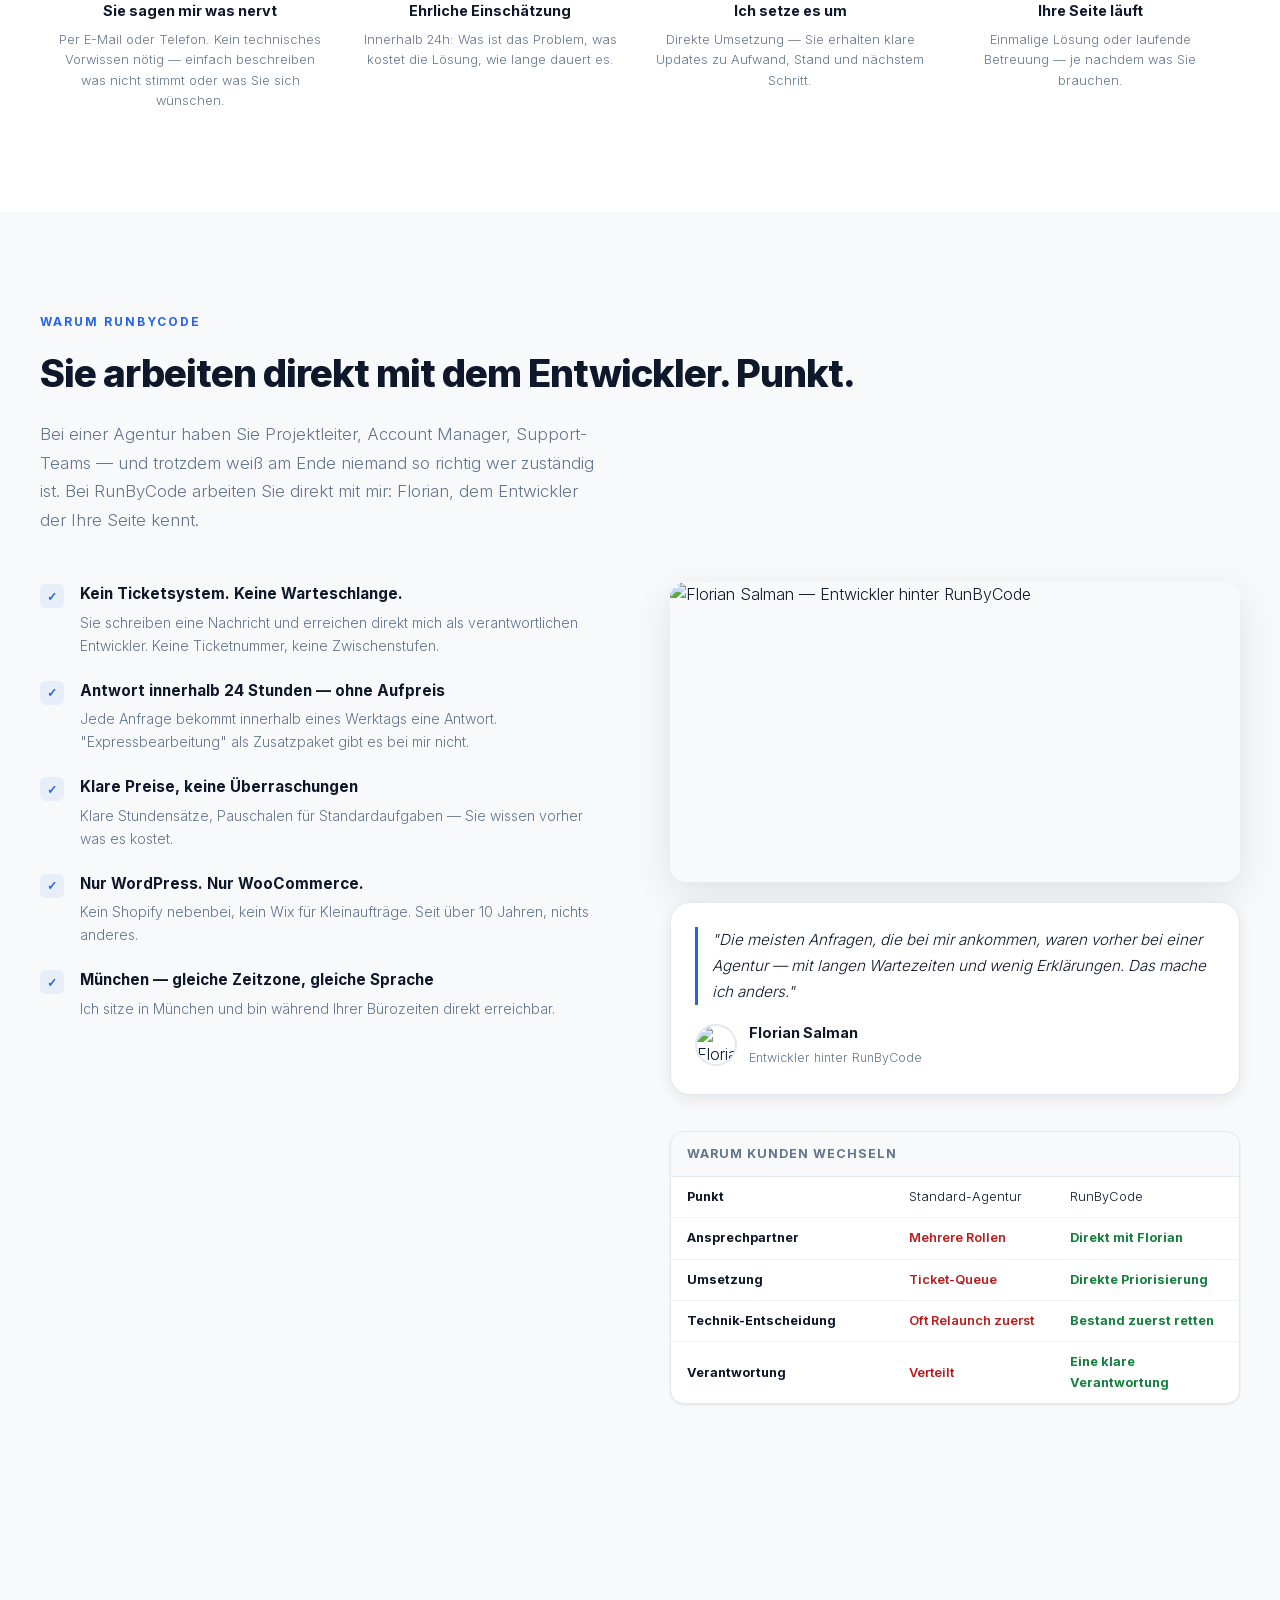
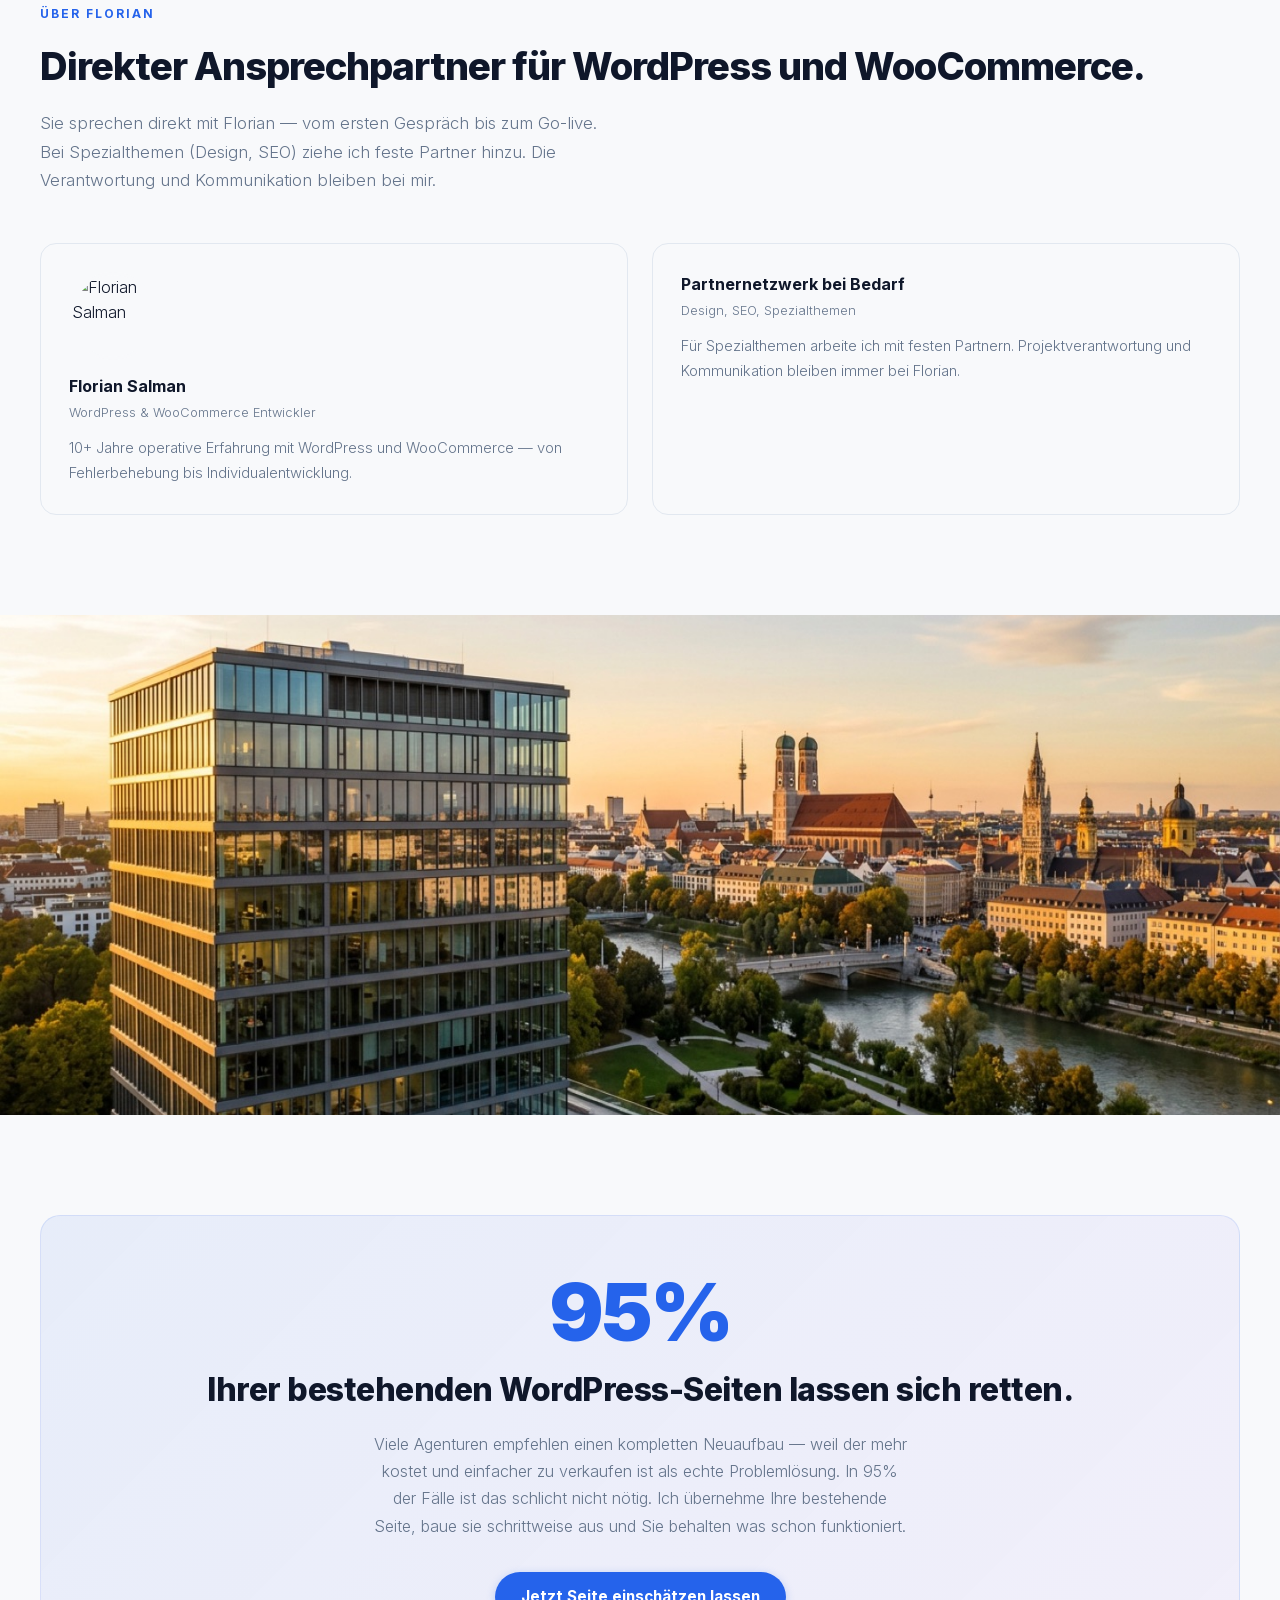
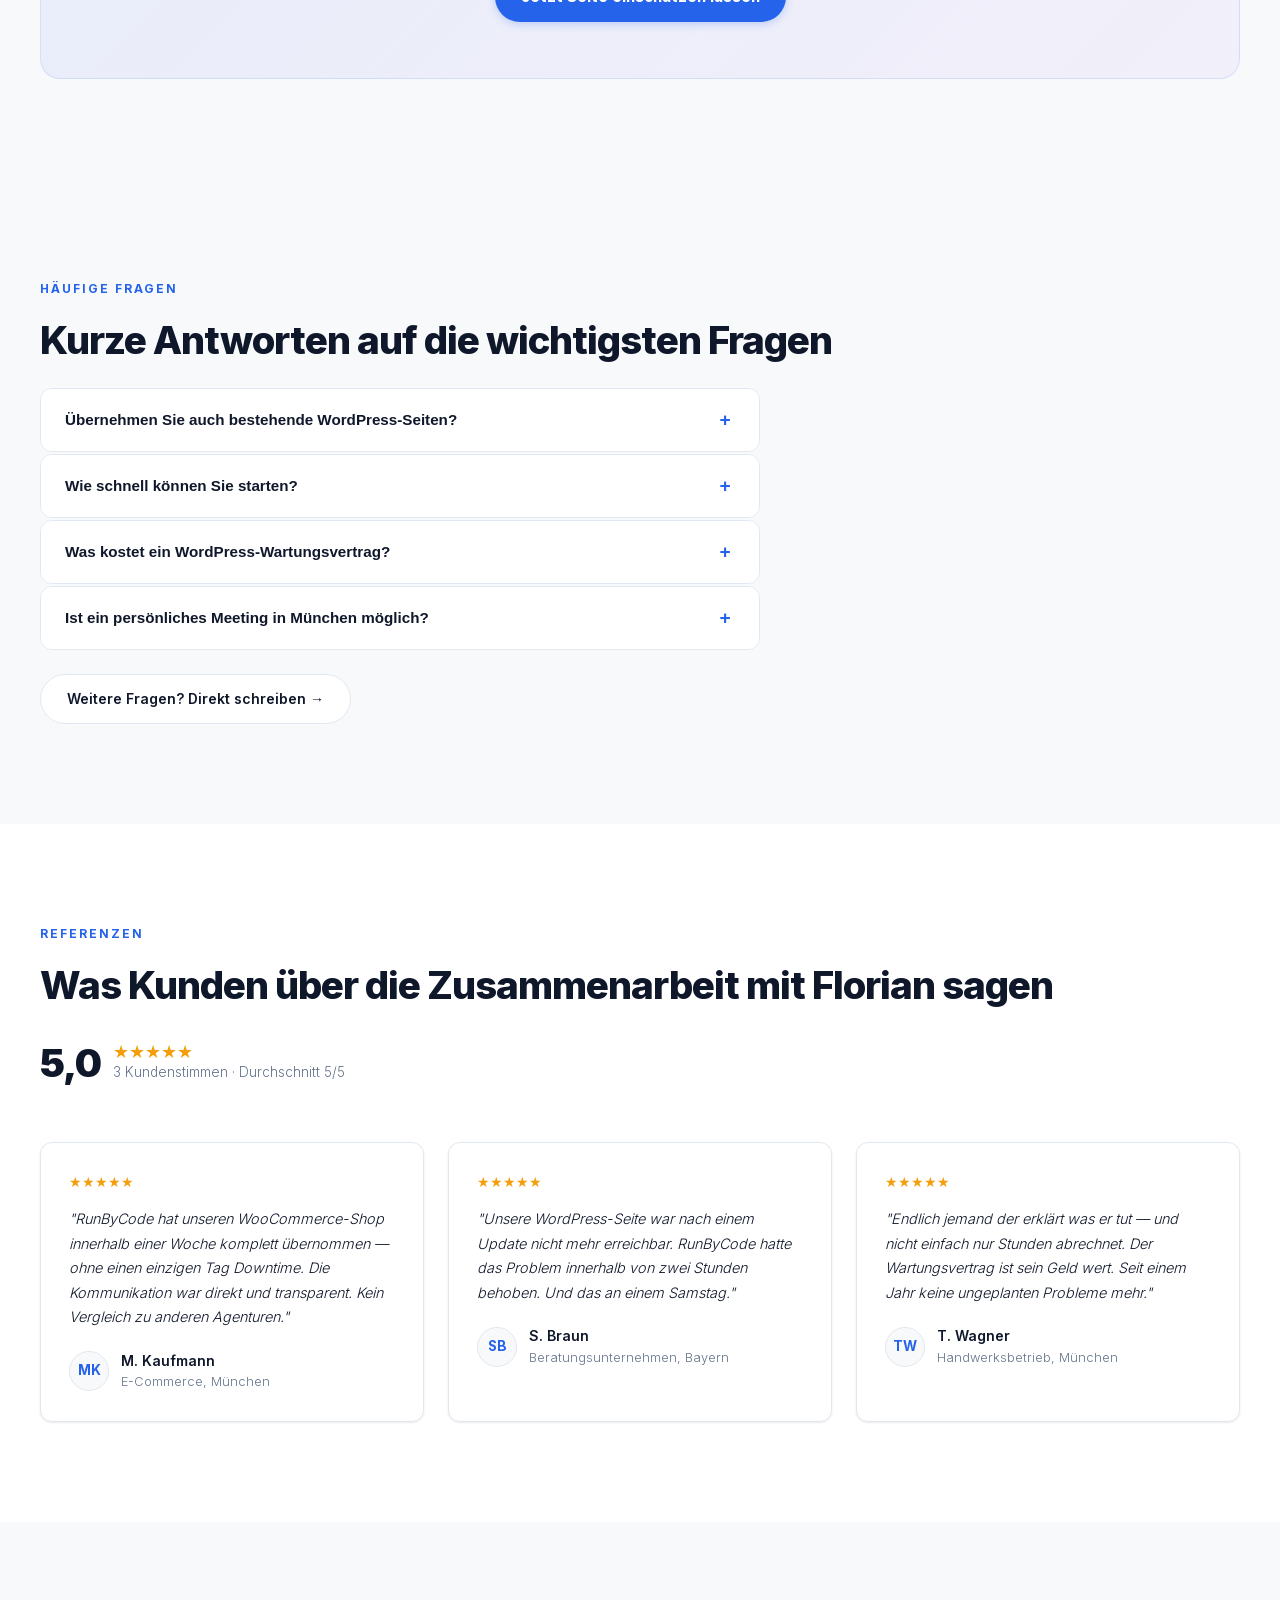
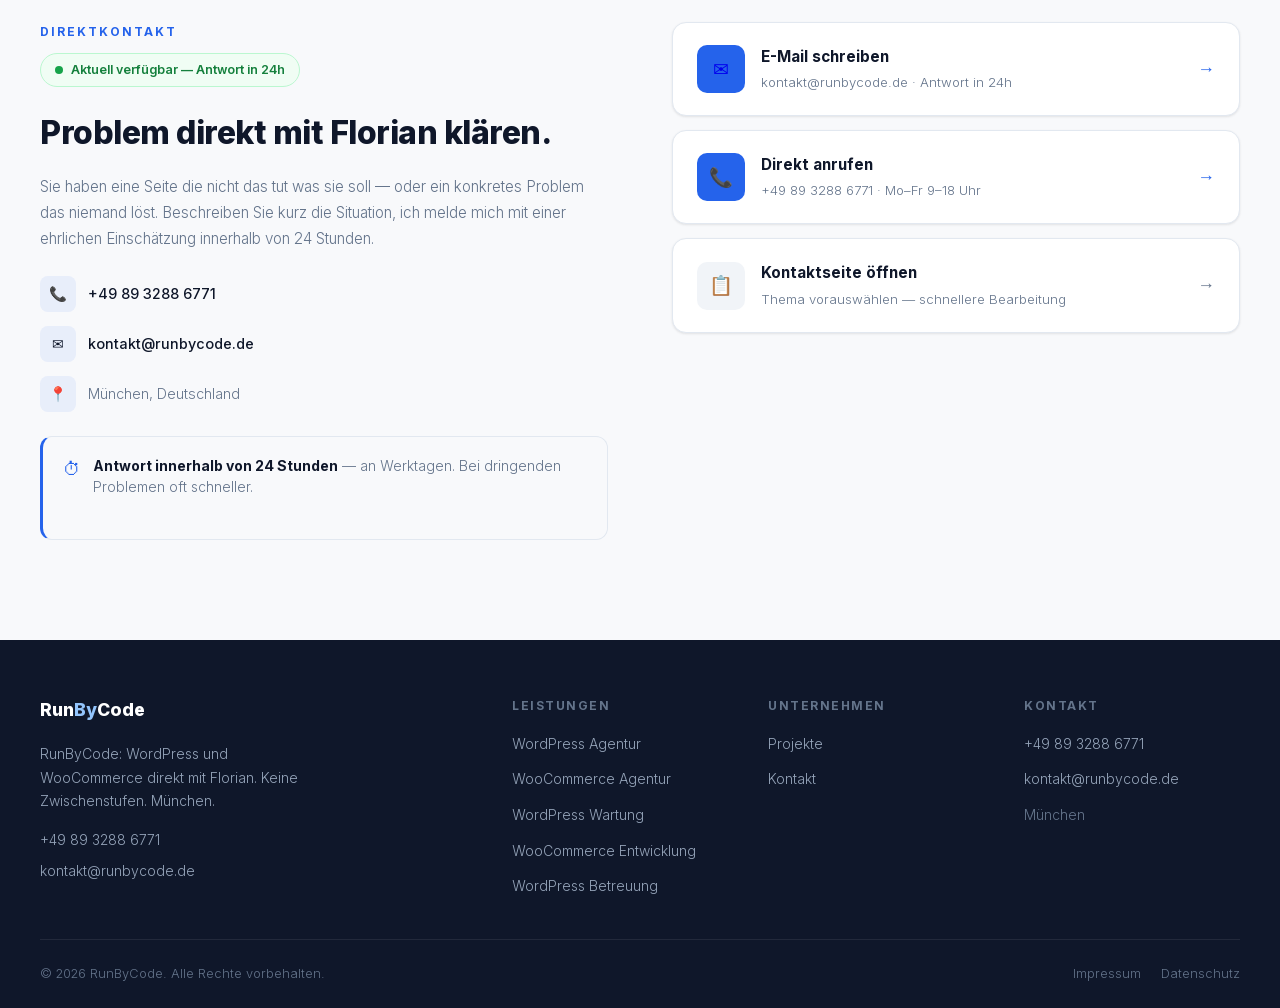
==== commit f07f3da4: "Design-Upgrade (econsor-inspiriert): proof cards, contrast CTA band, hero glow, vergleichsmatrix" ====
--- a/index.html
+++ b/index.html
@@ -133,6 +133,116 @@
     .stat-label { font-size: 0.78rem; color: var(--muted); margin-top: 4px; font-weight: 500; }
     @media (max-width: 768px) { .hero { min-height: auto; padding: 80px 24px 60px !important; } .hero-inner { grid-template-columns: 1fr; } .hero-visual { background: transparent; border: none; box-shadow: none; padding: 0; } .hero-team-photo { display: none; } .stats-grid { margin-top: 24px !important; } }
 
+
+    /* ECONSOR-INSPIRED LAYER */
+    .hero-visual { position: relative; isolation: isolate; }
+    .hero-visual::before {
+      content: '';
+      position: absolute;
+      width: 220px;
+      height: 220px;
+      border-radius: 50%;
+      background: radial-gradient(circle, rgba(37,99,235,0.18) 0%, rgba(37,99,235,0) 70%);
+      right: -70px;
+      top: -70px;
+      z-index: -1;
+      pointer-events: none;
+    }
+
+    .proof-cards {
+      display: grid;
+      grid-template-columns: repeat(4, 1fr);
+      gap: 14px;
+      max-width: var(--max);
+      margin: 0 auto;
+      padding: 0 24px 26px;
+      background: var(--bg);
+      border-bottom: 1px solid var(--border);
+    }
+    .proof-card {
+      background: #fff;
+      border: 1px solid var(--border);
+      border-top: 3px solid var(--accent);
+      border-radius: 12px;
+      padding: 16px 14px;
+      box-shadow: var(--shadow-sm);
+      transition: transform .2s, box-shadow .2s;
+    }
+    .proof-card:hover { transform: translateY(-2px); box-shadow: var(--shadow); }
+    .proof-n { display:block; font-size:1.35rem; font-weight:800; color:var(--txt); letter-spacing:-0.5px; }
+    .proof-l { display:block; font-size:.78rem; color:var(--muted); margin-top:2px; }
+
+    .cta-band {
+      background: linear-gradient(90deg, #1b2041 0%, #11162f 100%);
+      color: #fff;
+      padding: 22px 24px;
+      border-top: 1px solid rgba(255,255,255,0.08);
+      border-bottom: 1px solid rgba(255,255,255,0.08);
+    }
+    .cta-band-inner {
+      max-width: var(--max);
+      margin: 0 auto;
+      display: flex;
+      justify-content: space-between;
+      align-items: center;
+      gap: 16px;
+      flex-wrap: wrap;
+    }
+    .cta-band h3 { font-size: 1.05rem; font-weight: 700; letter-spacing: -0.3px; }
+    .cta-band p { font-size: .86rem; color: #cbd5e1; margin-top: 2px; }
+    .cta-band a {
+      background: #e85d1e;
+      color: #fff;
+      text-decoration: none;
+      border-radius: 999px;
+      padding: 11px 18px;
+      font-size: .85rem;
+      font-weight: 700;
+      white-space: nowrap;
+      transition: background .2s, transform .2s;
+    }
+    .cta-band a:hover { background: #cf4f17; transform: translateY(-1px); }
+
+    .why-compare {
+      margin-top: 16px;
+      background: #fff;
+      border: 1px solid var(--border);
+      border-radius: 14px;
+      overflow: hidden;
+      box-shadow: var(--shadow-sm);
+    }
+    .why-compare-head {
+      background: var(--bg2);
+      padding: 12px 16px;
+      border-bottom: 1px solid var(--border);
+      font-size: .78rem;
+      font-weight: 700;
+      text-transform: uppercase;
+      letter-spacing: 1px;
+      color: var(--muted);
+    }
+    .why-compare-row {
+      display: grid;
+      grid-template-columns: 1.4fr 1fr 1fr;
+      gap: 8px;
+      padding: 10px 16px;
+      border-bottom: 1px solid var(--border-light);
+      font-size: .8rem;
+      align-items: center;
+    }
+    .why-compare-row:last-child { border-bottom: none; }
+    .why-compare-row strong { color: var(--txt); }
+    .cmp-bad { color: #b91c1c; font-weight: 600; }
+    .cmp-good { color: #15803d; font-weight: 700; }
+
+    @media (max-width: 900px) {
+      .proof-cards { grid-template-columns: 1fr 1fr; }
+      .why-compare-row { grid-template-columns: 1fr; gap: 4px; }
+    }
+    @media (max-width: 520px) {
+      .proof-cards { grid-template-columns: 1fr; }
+    }
+
     /* TRUST BAR */
     .trust-bar { border-top: 1px solid var(--border); border-bottom: 1px solid var(--border); padding: 18px 24px; background: var(--bg2); }
     .trust-bar-inner { max-width: var(--max); margin: 0 auto; display: flex; align-items: center; justify-content: center; gap: 36px; flex-wrap: wrap; }
@@ -446,6 +556,26 @@
   <div class="trust-pill"><span class="tp-icon">&#10003;</span> Nur WordPress & WooCommerce</div>
 </div>
 
+
+<div class="proof-cards reveal-stagger">
+  <div class="proof-card">
+    <span class="proof-n">2013</span>
+    <span class="proof-l">Start mit WordPress-Projekten</span>
+  </div>
+  <div class="proof-card">
+    <span class="proof-n">50+</span>
+    <span class="proof-l">Projekte in Betreuung und Umsetzung</span>
+  </div>
+  <div class="proof-card">
+    <span class="proof-n">24h</span>
+    <span class="proof-l">Antwortzeit an Werktagen</span>
+  </div>
+  <div class="proof-card">
+    <span class="proof-n">0</span>
+    <span class="proof-l">Outsourcing im Kernprojekt</span>
+  </div>
+</div>
+
 <!-- LEISTUNGEN -->
 <section class="services" id="leistungen">
   <div class="container">
@@ -498,6 +628,17 @@
 <section class="img-break">
   <img class="img-focus-team" src="/images/team-collaboration.jpg" srcset="/images/team-collaboration-480.jpg 480w, /images/team-collaboration-768.jpg 768w, /images/team-collaboration-1200.jpg 1200w, /images/team-collaboration.jpg 1440w" alt="" loading="lazy" decoding="async" sizes="100vw" width="1440" height="900" role="presentation">
 </section>
+
+<section class="cta-band">
+  <div class="cta-band-inner">
+    <div>
+      <h3>Website laeuft, liefert aber nicht?</h3>
+      <p>Keine Standard-Angebote. Erst Problem verstehen, dann klare Loesung mit Aufwand und Prioritaet.</p>
+    </div>
+    <a href="/kontakt/">Einschaetzung anfragen</a>
+  </div>
+</section>
+
 <!-- PROZESS -->
 <section class="prozess">
   <div class="container">
@@ -589,6 +730,15 @@
             </div>
           </div>
         </div>
+        <div class="why-compare">
+          <div class="why-compare-head">Warum Kunden wechseln</div>
+          <div class="why-compare-row"><strong>Punkt</strong><span>Standard-Agentur</span><span>RunByCode</span></div>
+          <div class="why-compare-row"><strong>Ansprechpartner</strong><span class="cmp-bad">Mehrere Rollen</span><span class="cmp-good">Direkt mit Florian</span></div>
+          <div class="why-compare-row"><strong>Umsetzung</strong><span class="cmp-bad">Ticket-Queue</span><span class="cmp-good">Direkte Priorisierung</span></div>
+          <div class="why-compare-row"><strong>Technik-Entscheidung</strong><span class="cmp-bad">Oft Relaunch zuerst</span><span class="cmp-good">Bestand zuerst retten</span></div>
+          <div class="why-compare-row"><strong>Verantwortung</strong><span class="cmp-bad">Verteilt</span><span class="cmp-good">Eine klare Verantwortung</span></div>
+        </div>
+
       </div>
     </div>
   </div>
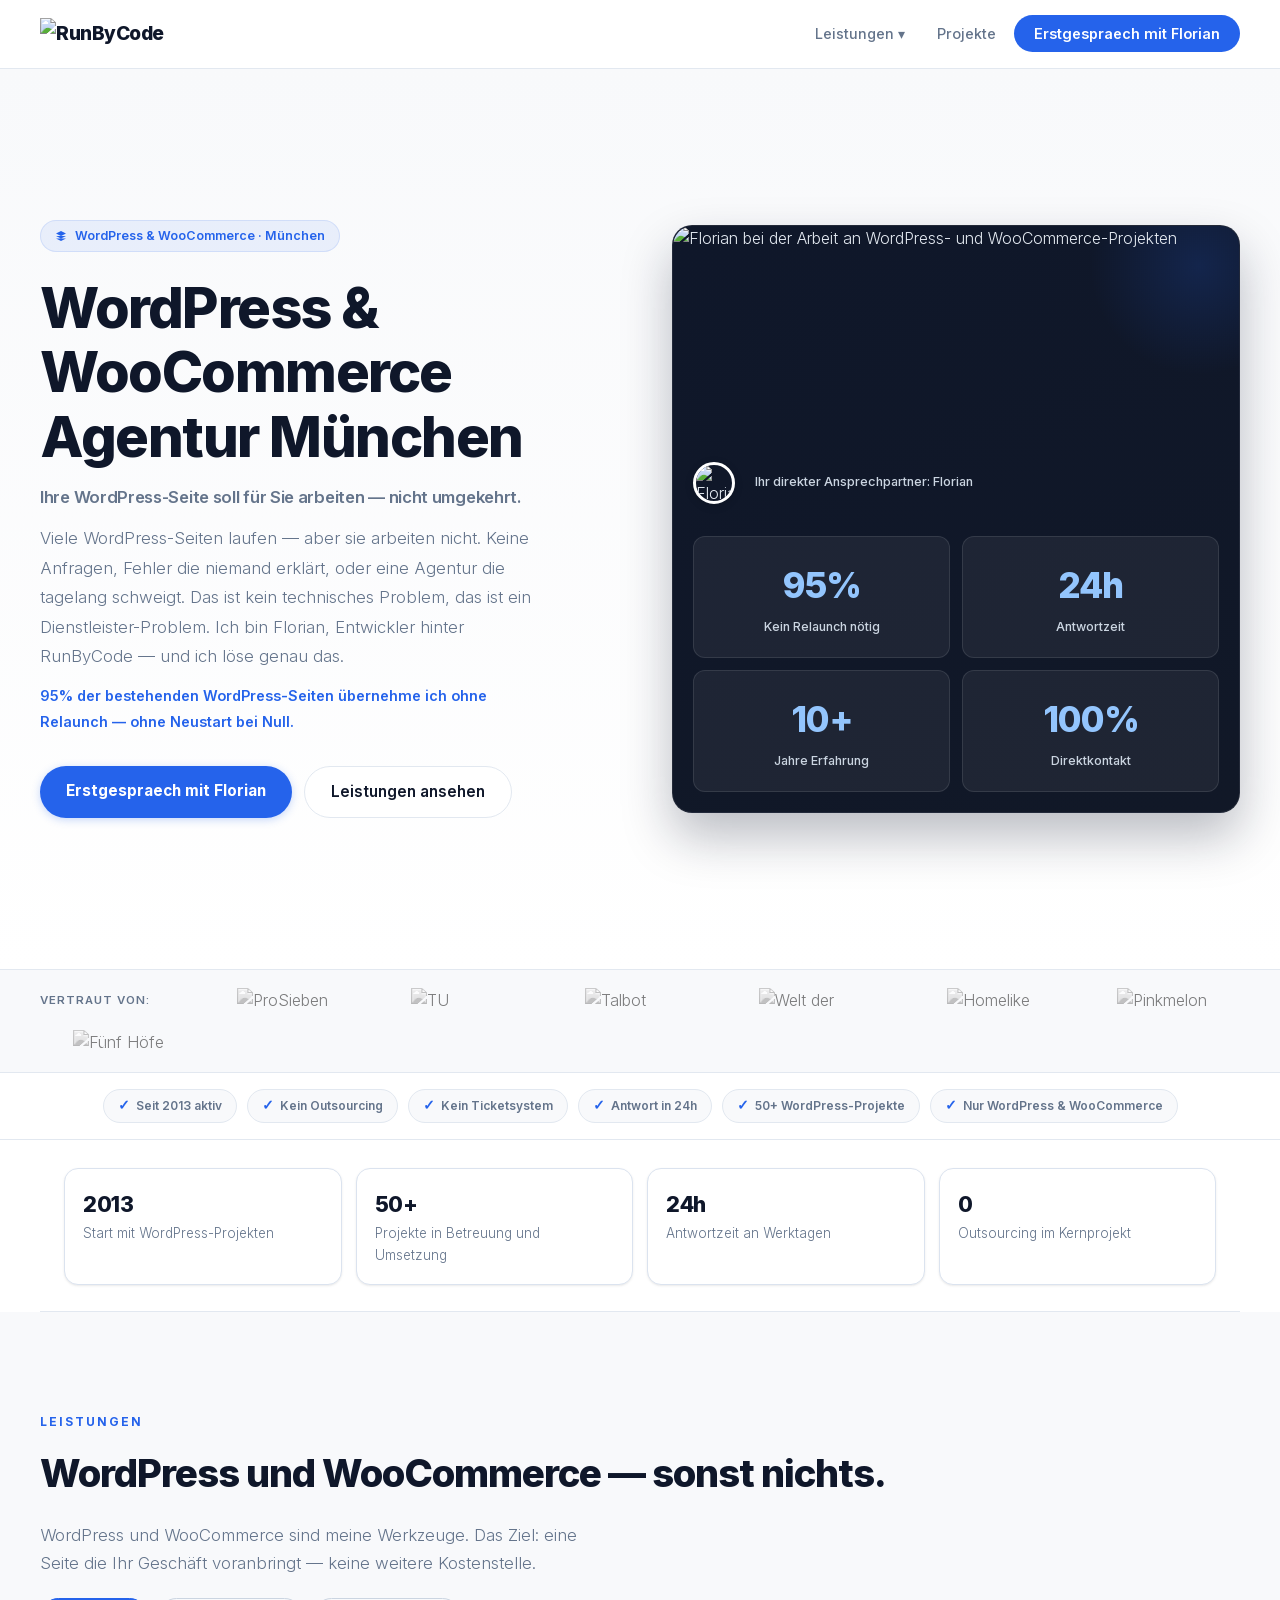
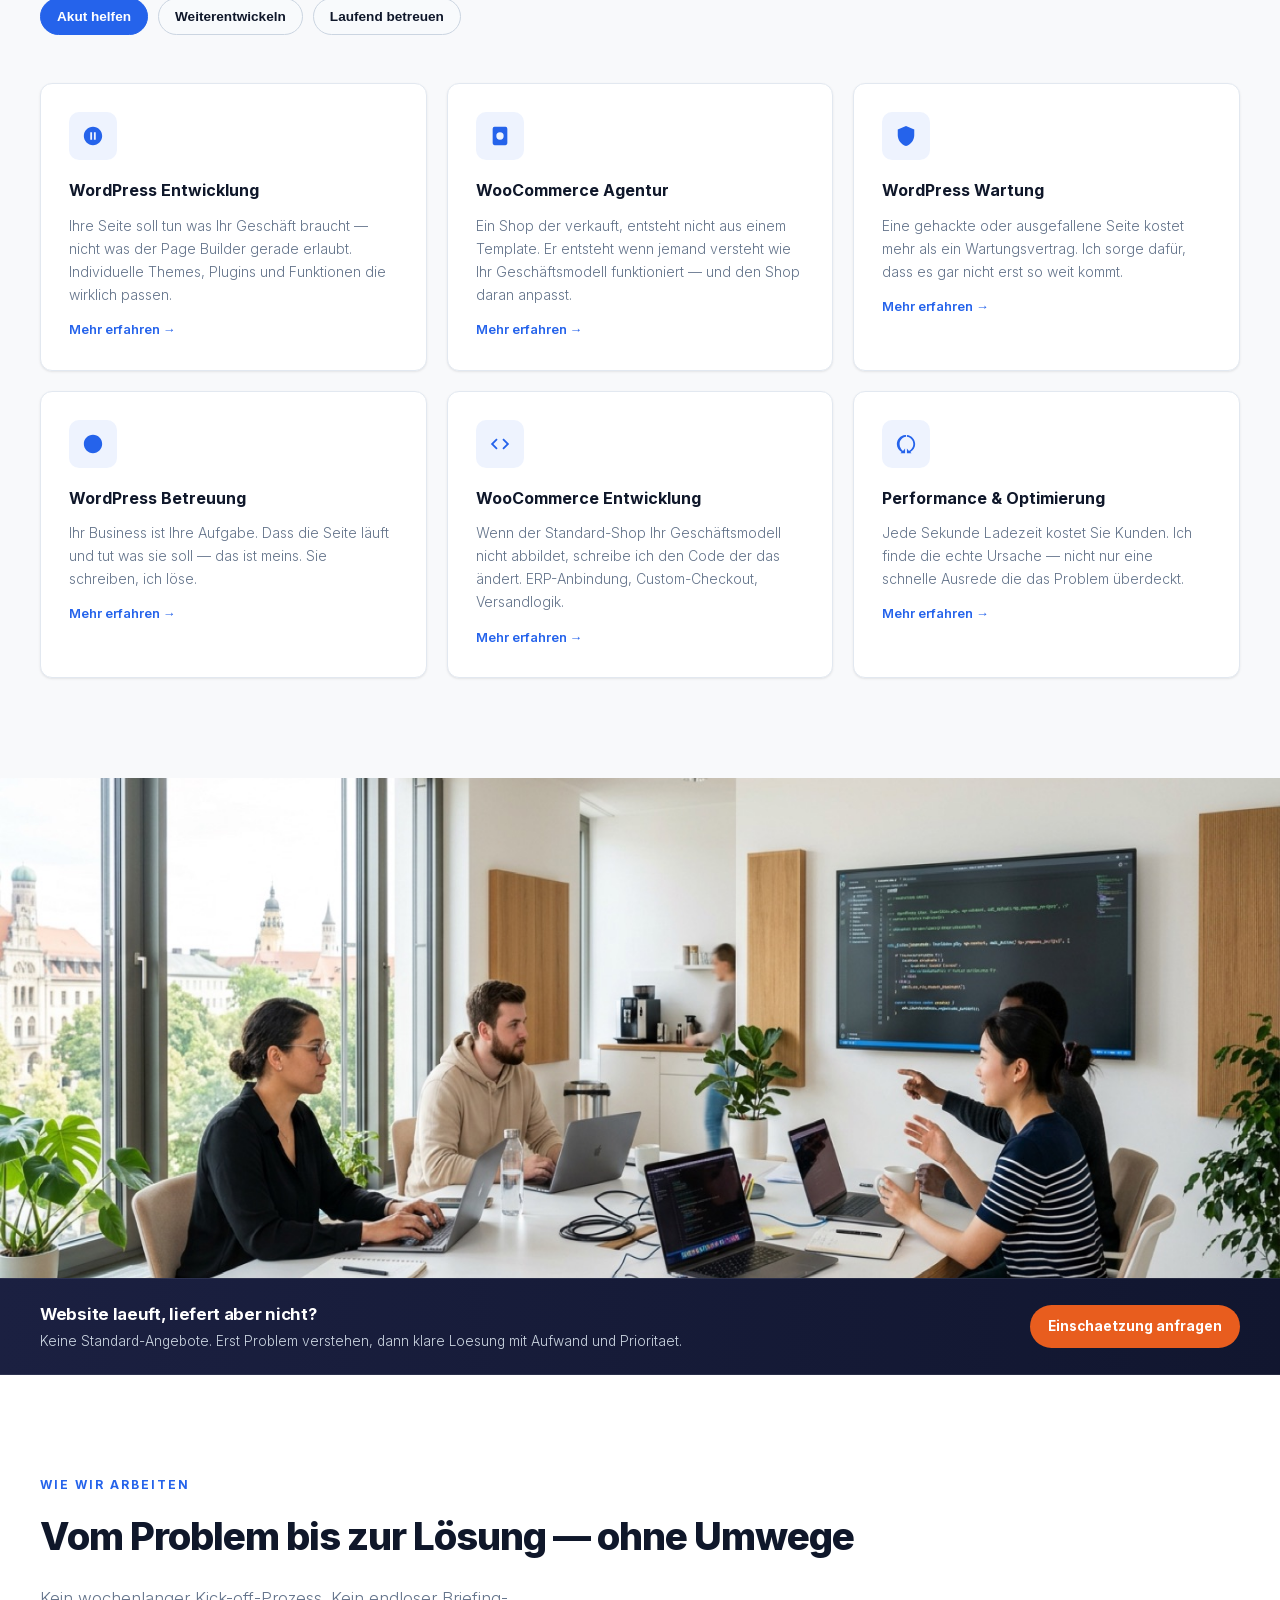
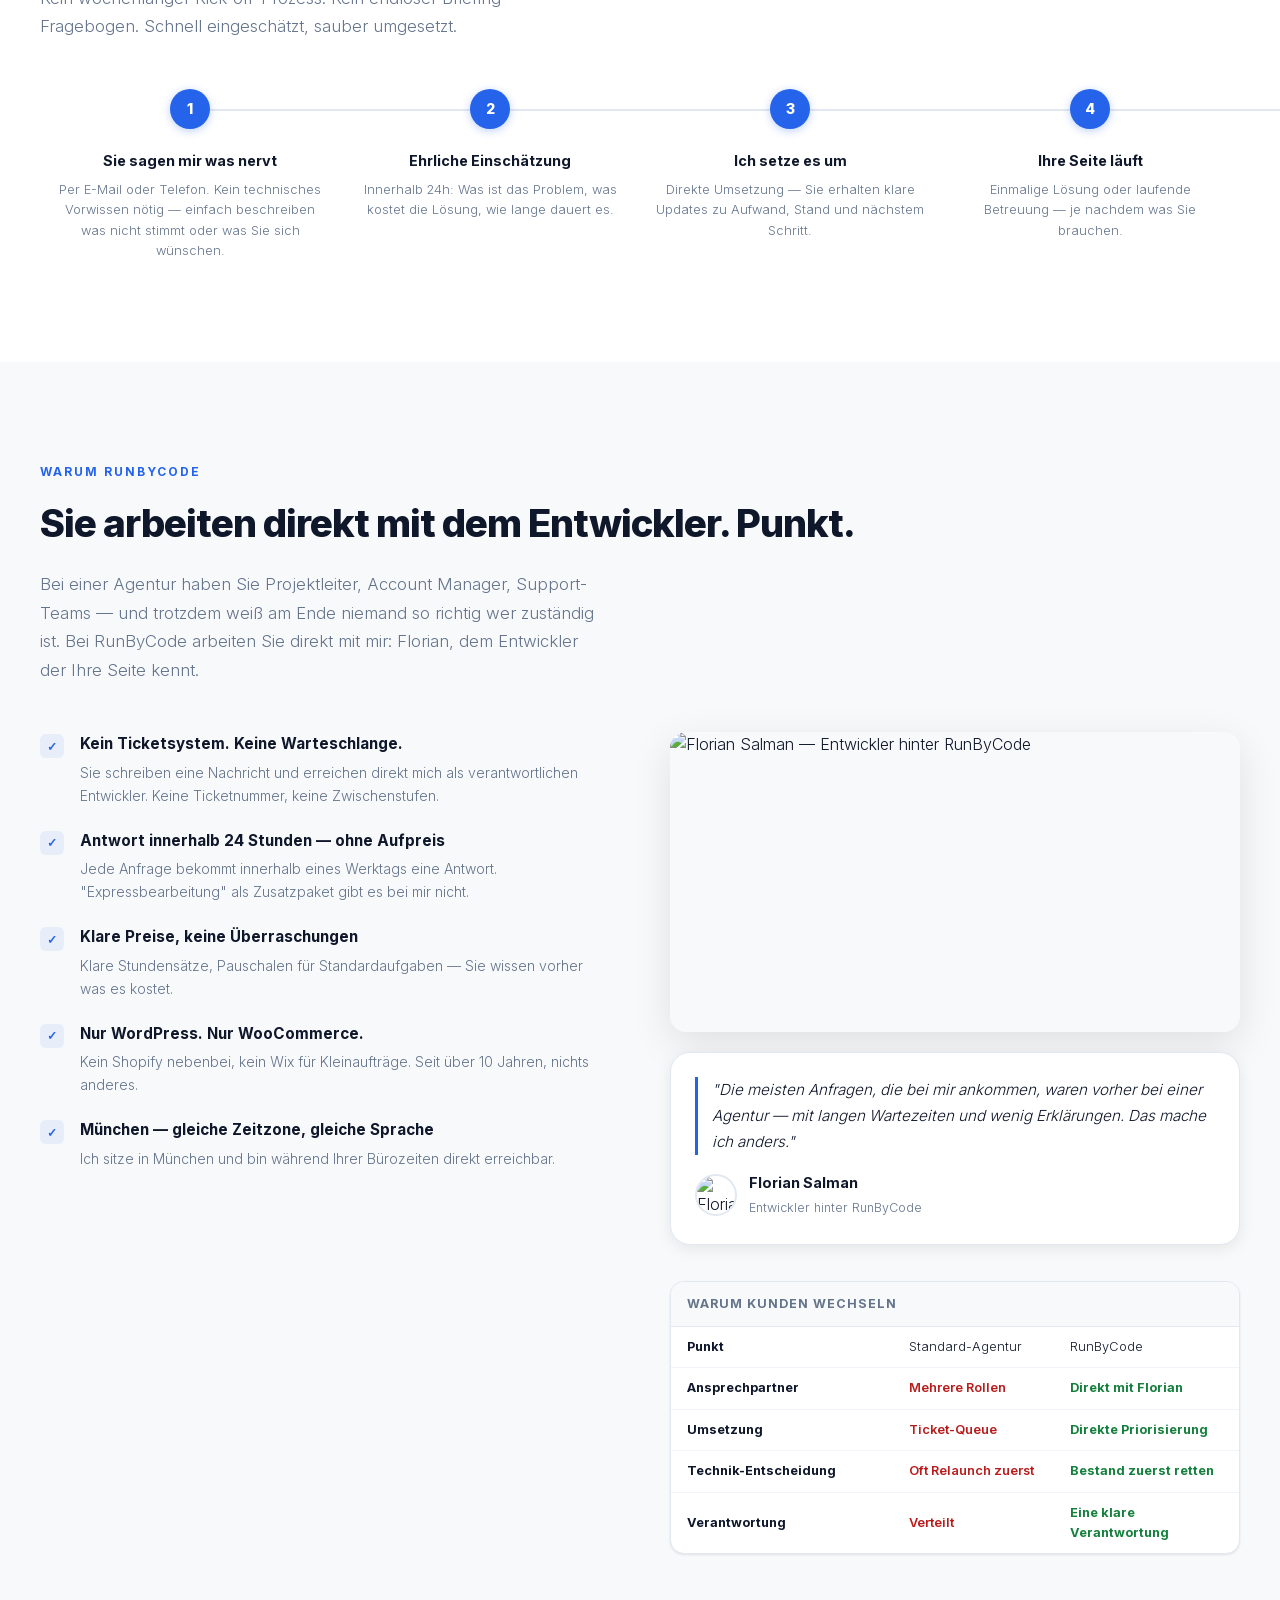
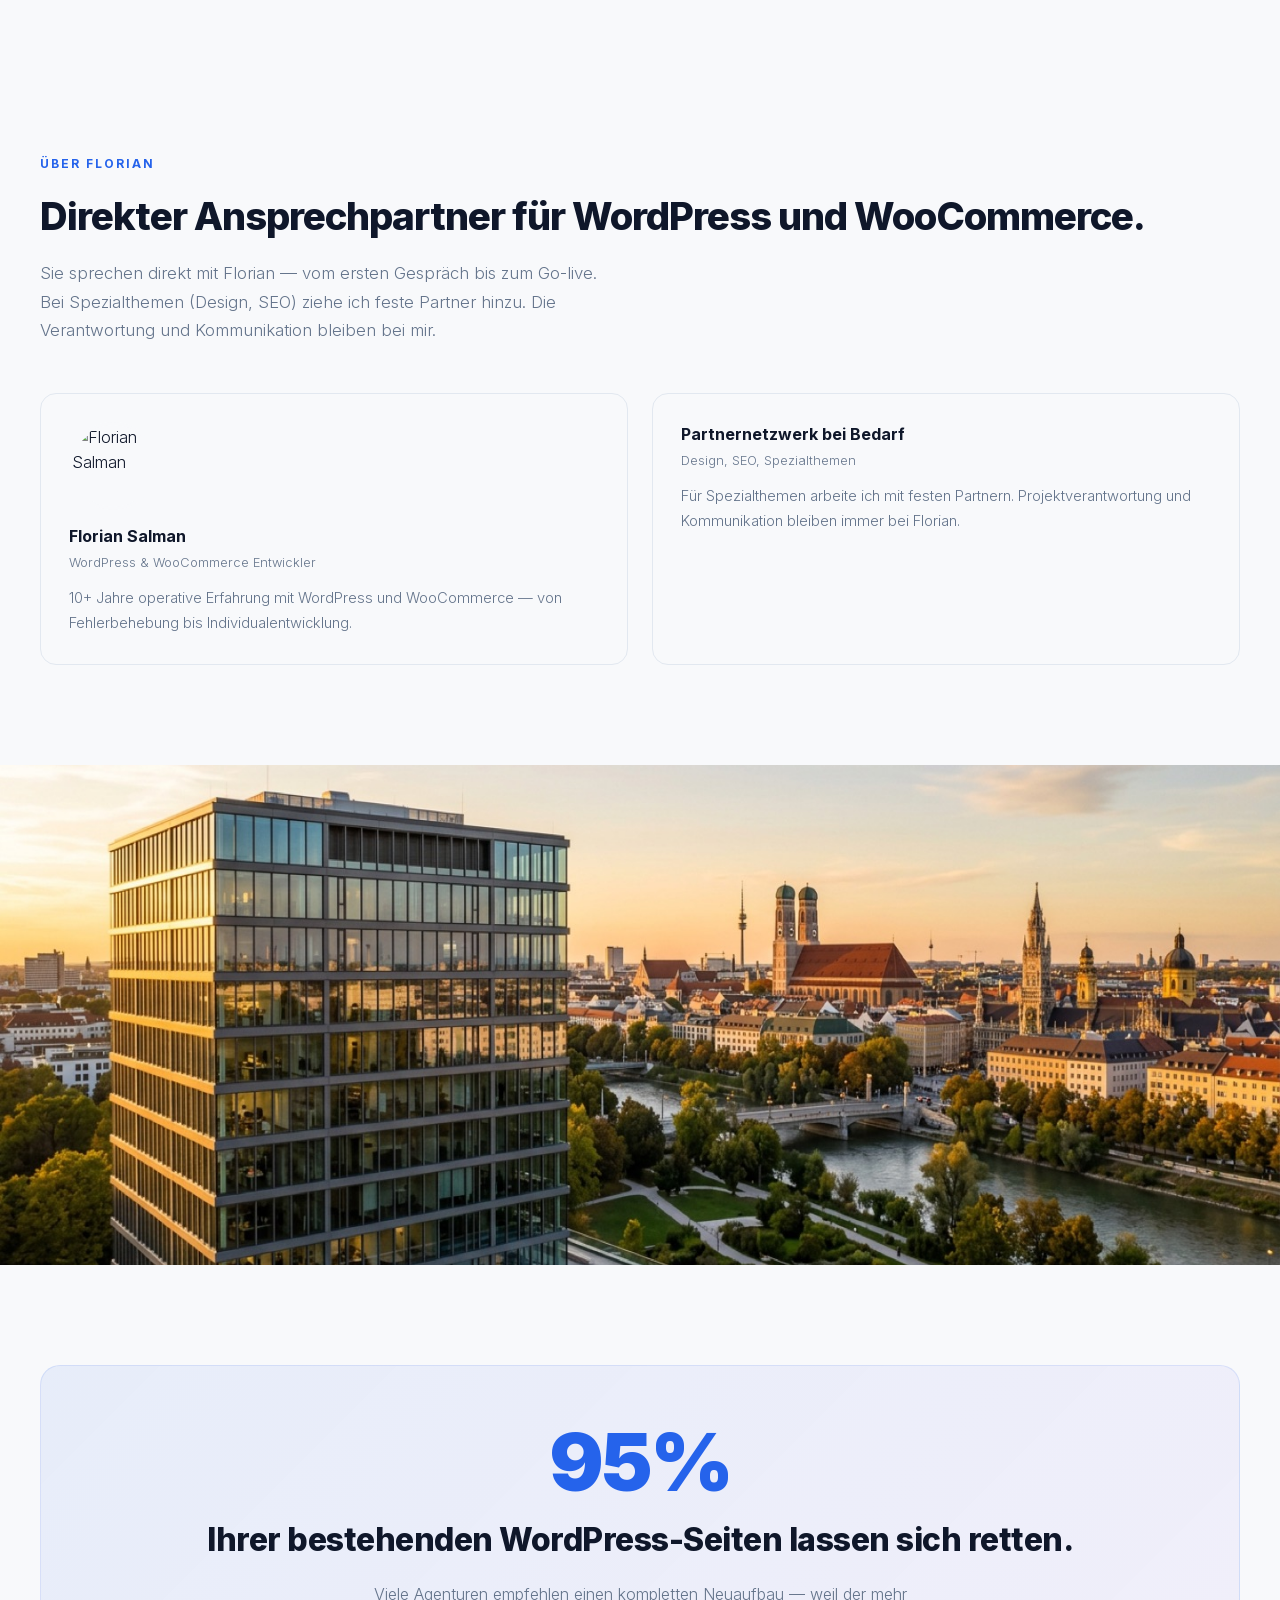
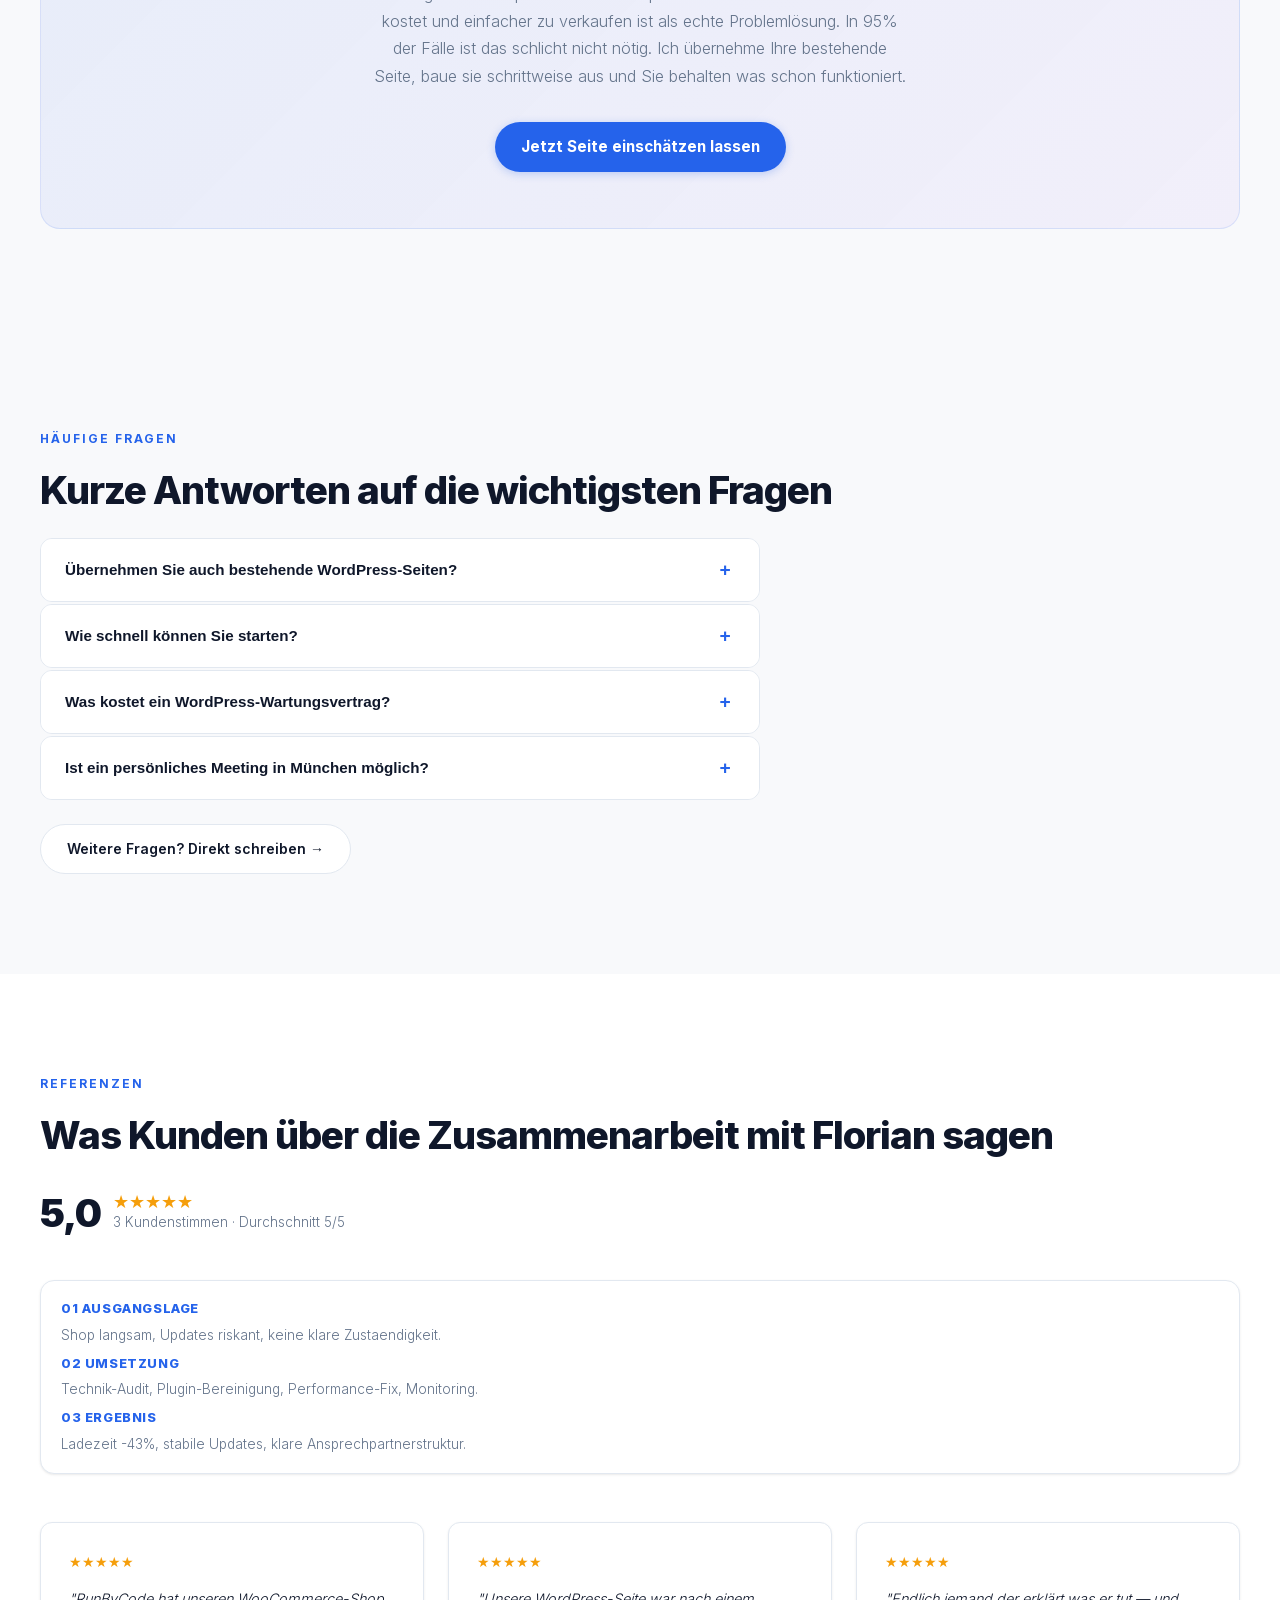
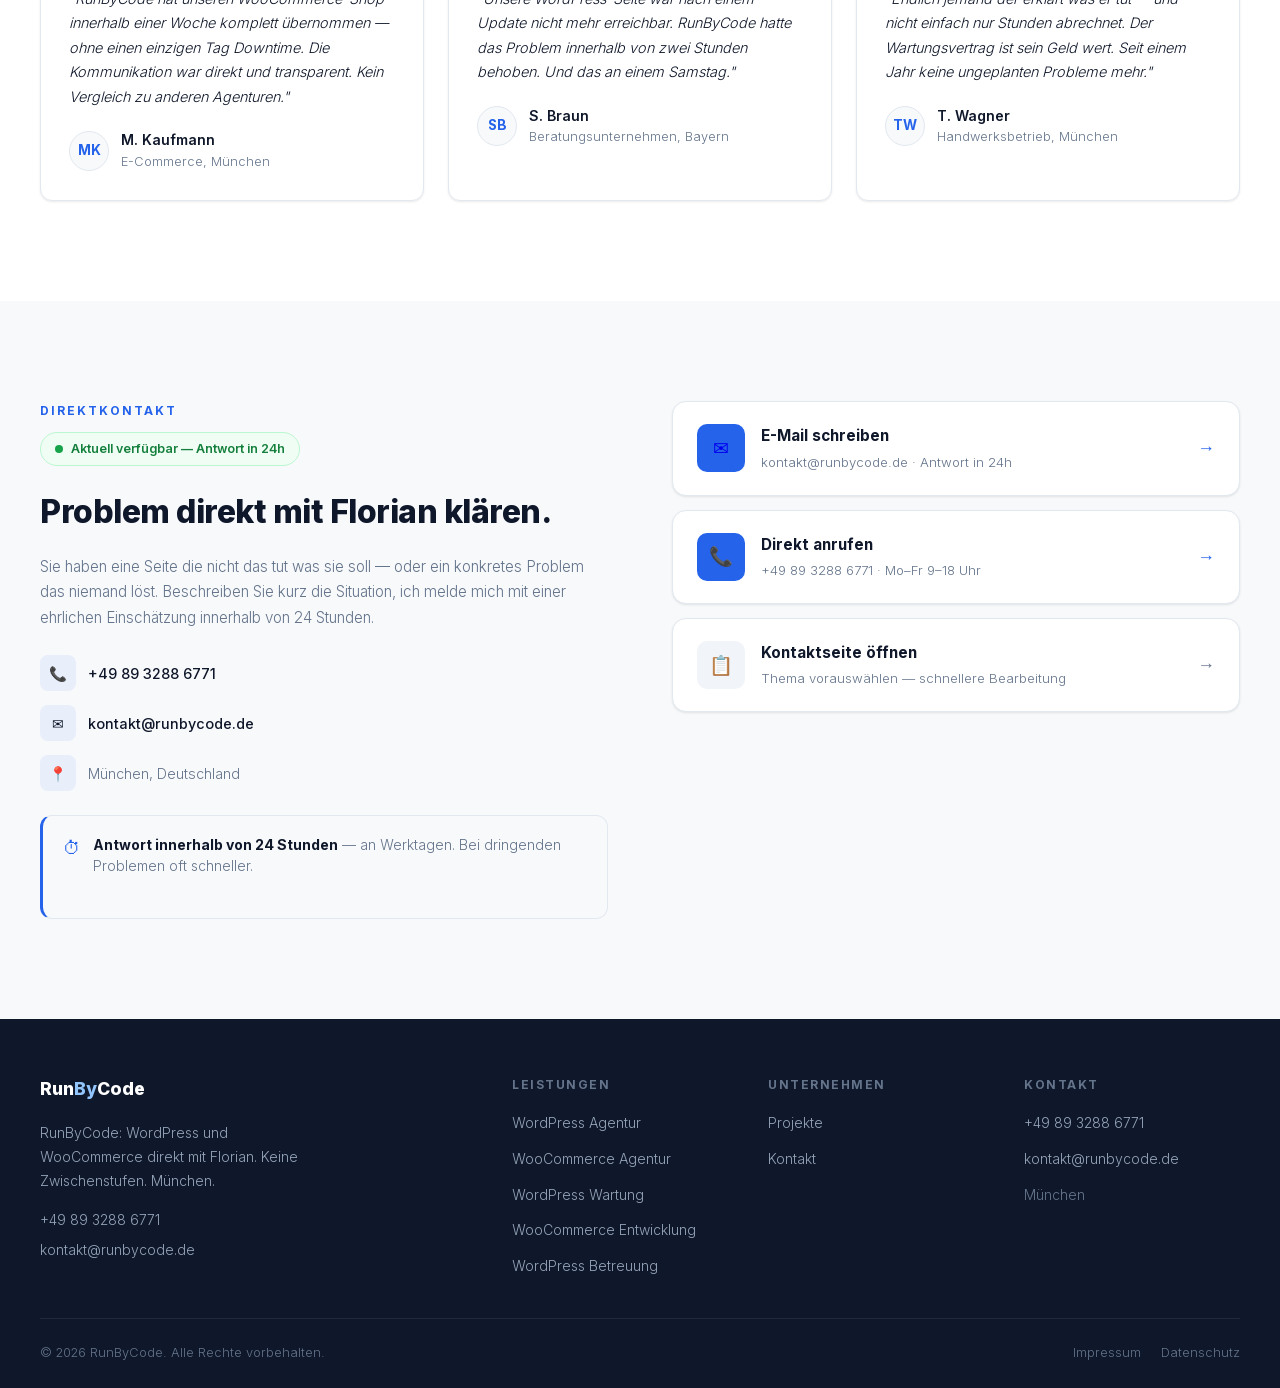
==== commit 94583478: "Reviewer-Delta umgesetzt: hero contrast panel, KPI-strip, service tabs, mini-case, strenger logo-gri" ====
--- a/index.html
+++ b/index.html
@@ -466,6 +466,53 @@
     /* TRUST LOGO AREA LABEL */
     .enterprise-label{font-size:.72rem;font-weight:700;text-transform:uppercase;letter-spacing:1.5px;color:var(--muted);text-align:center;margin-bottom:4px;}
   </style>
+
+  <style>
+    /* Reviewer Delta Round */
+    .hero-visual{
+      background: linear-gradient(160deg,#0f172a 0%,#111827 100%) !important;
+      color:#e2e8f0;
+      border:1px solid rgba(255,255,255,.08) !important;
+      box-shadow:0 24px 50px rgba(15,23,42,.28) !important;
+    }
+    .hero-avatar-label{ color:#cbd5e1; }
+    .stats-grid .stat{
+      background: rgba(255,255,255,.06);
+      border:1px solid rgba(255,255,255,.10);
+    }
+    .stats-grid .stat-label{ color:#cbd5e1; }
+    .stats-grid .stat-num{ color:#93c5fd; }
+
+    .kpi-strip{
+      display:grid; grid-template-columns:repeat(4,1fr); gap:14px;
+      margin:28px auto 0; max-width:1200px;
+    }
+    .kpi-strip .proof-card{background:#fff;border:1px solid #dbe3ef;border-radius:14px;padding:18px; border-top:1px solid #dbe3ef;}
+    .kpi-strip .proof-n{font-size:1.35rem;display:block;color:#0f172a;}
+    .kpi-strip .proof-l{font-size:.84rem;color:#64748b;}
+
+    .service-tabs{display:flex;gap:10px;flex-wrap:wrap;margin:20px 0 28px;}
+    .service-tab{border:1px solid #cbd5e1;background:#f8fafc;color:#0f172a;border-radius:999px;padding:10px 16px;font-weight:600;font-size:.85rem;cursor:default;}
+    .service-tab.active{background:#2563eb;color:#fff;border-color:#2563eb;}
+
+    .mini-case{background:#fff;border:1px solid var(--border);border-radius:14px;padding:18px 20px;box-shadow:var(--shadow-sm);}
+    .case-step{font-size:.8rem;font-weight:800;color:var(--accent);text-transform:uppercase;letter-spacing:.6px;margin-top:8px;}
+    .case-step:first-child{margin-top:0;}
+    .mini-case p{font-size:.86rem;color:var(--muted);line-height:1.6;margin-top:4px;}
+
+    .trust-bar-inner{display:grid;grid-template-columns:repeat(7,minmax(90px,1fr));align-items:center;gap:18px;}
+    .client-logo{filter:grayscale(1) opacity(.55);max-height:24px;width:auto;justify-self:center;}
+    .client-logo:hover{filter:grayscale(0) opacity(.9);}
+
+    .sticky-mobile-cta{display:none;}
+    @media (max-width: 900px){.kpi-strip{grid-template-columns:repeat(2,1fr);} .trust-bar-inner{grid-template-columns:repeat(4,minmax(80px,1fr));}}
+    @media (max-width: 768px){
+      .sticky-mobile-cta{display:block;position:fixed;left:12px;right:12px;bottom:12px;z-index:1200;text-align:center;text-decoration:none;background:#e85d1e;color:#fff;padding:13px 16px;border-radius:999px;font-weight:700;box-shadow:0 10px 25px rgba(232,93,30,.35);} 
+      body{padding-bottom:72px;}
+      .trust-bar-inner{grid-template-columns:repeat(3,minmax(70px,1fr));gap:14px;}
+    }
+  </style>
+
 </head>
 <body>
 <div class="scroll-progress" id="scrollProg"></div>
@@ -488,7 +535,7 @@
         </div>
       </li>
       <li><a href="/projekte/">Projekte</a></li>
-      <li><a href="/kontakt/" class="nav-cta">Mit Florian sprechen →</a></li>
+      <li><a href="/kontakt/" class="nav-cta">Erstgespraech mit Florian</a></li>
     </ul>
     <button class="hamburger" id="hamburger" aria-label="Menü öffnen">
       <span></span><span></span><span></span>
@@ -509,7 +556,7 @@
       <p>Viele WordPress-Seiten laufen — aber sie arbeiten nicht. Keine Anfragen, Fehler die niemand erklärt, oder eine Agentur die tagelang schweigt. Das ist kein technisches Problem, das ist ein Dienstleister-Problem. Ich bin Florian, Entwickler hinter RunByCode — und ich löse genau das.</p>
       <p class="hero-highlight">95% der bestehenden WordPress-Seiten übernehme ich ohne Relaunch — ohne Neustart bei Null.</p>
       <div class="hero-btns">
-        <a href="/kontakt/" class="btn-primary">Mit Florian sprechen →</a>
+        <a href="/kontakt/" class="btn-primary">Erstgespraech mit Florian</a>
         <a href="#leistungen" class="btn-secondary">Leistungen ansehen</a>
       </div>
     </div>
@@ -557,7 +604,7 @@
 </div>
 
 
-<div class="proof-cards reveal-stagger">
+<div class="proof-cards kpi-strip reveal-stagger">
   <div class="proof-card">
     <span class="proof-n">2013</span>
     <span class="proof-l">Start mit WordPress-Projekten</span>
@@ -582,6 +629,11 @@
     <div class="section-label">Leistungen</div>
     <h2 class="section-title">WordPress und WooCommerce — sonst nichts.</h2>
     <p class="section-subtitle">WordPress und WooCommerce sind meine Werkzeuge. Das Ziel: eine Seite die Ihr Geschäft voranbringt — keine weitere Kostenstelle.</p>
+    <div class="service-tabs" aria-label="Leistungsgruppen">
+      <button class="service-tab active" type="button">Akut helfen</button>
+      <button class="service-tab" type="button">Weiterentwickeln</button>
+      <button class="service-tab" type="button">Laufend betreuen</button>
+    </div>
     <div class="services-grid reveal-stagger">
       <div class="service-card">
         <div class="service-icon"><svg viewBox="0 0 24 24"><path d="M12 2C6.5 2 2 6.5 2 12s4.5 10 10 10 10-4.5 10-10S17.5 2 12 2zm-1 14H9V8h2v8zm4 0h-2V8h2v8z"/></svg></div>
@@ -824,6 +876,14 @@
         <div class="rating-stars">&#9733;&#9733;&#9733;&#9733;&#9733;</div>
         <div class="rating-count">3 Kundenstimmen · Durchschnitt 5/5</div>
       </div>
+    </div>
+    <div class="mini-case reveal" style="margin:8px 0 28px;">
+      <div class="case-step">01 Ausgangslage</div>
+      <p>Shop langsam, Updates riskant, keine klare Zustaendigkeit.</p>
+      <div class="case-step">02 Umsetzung</div>
+      <p>Technik-Audit, Plugin-Bereinigung, Performance-Fix, Monitoring.</p>
+      <div class="case-step">03 Ergebnis</div>
+      <p>Ladezeit -43%, stabile Updates, klare Ansprechpartnerstruktur.</p>
     </div>
     <div class="testi-grid reveal-stagger">
       <div class="testi-card">
@@ -902,6 +962,8 @@
   </div>
 </section>
 
+<a class="sticky-mobile-cta" href="/kontakt/">Kostenlose Ersteinschaetzung</a>
+
 <!-- FOOTER -->
 <footer>
   <div class="footer-inner">
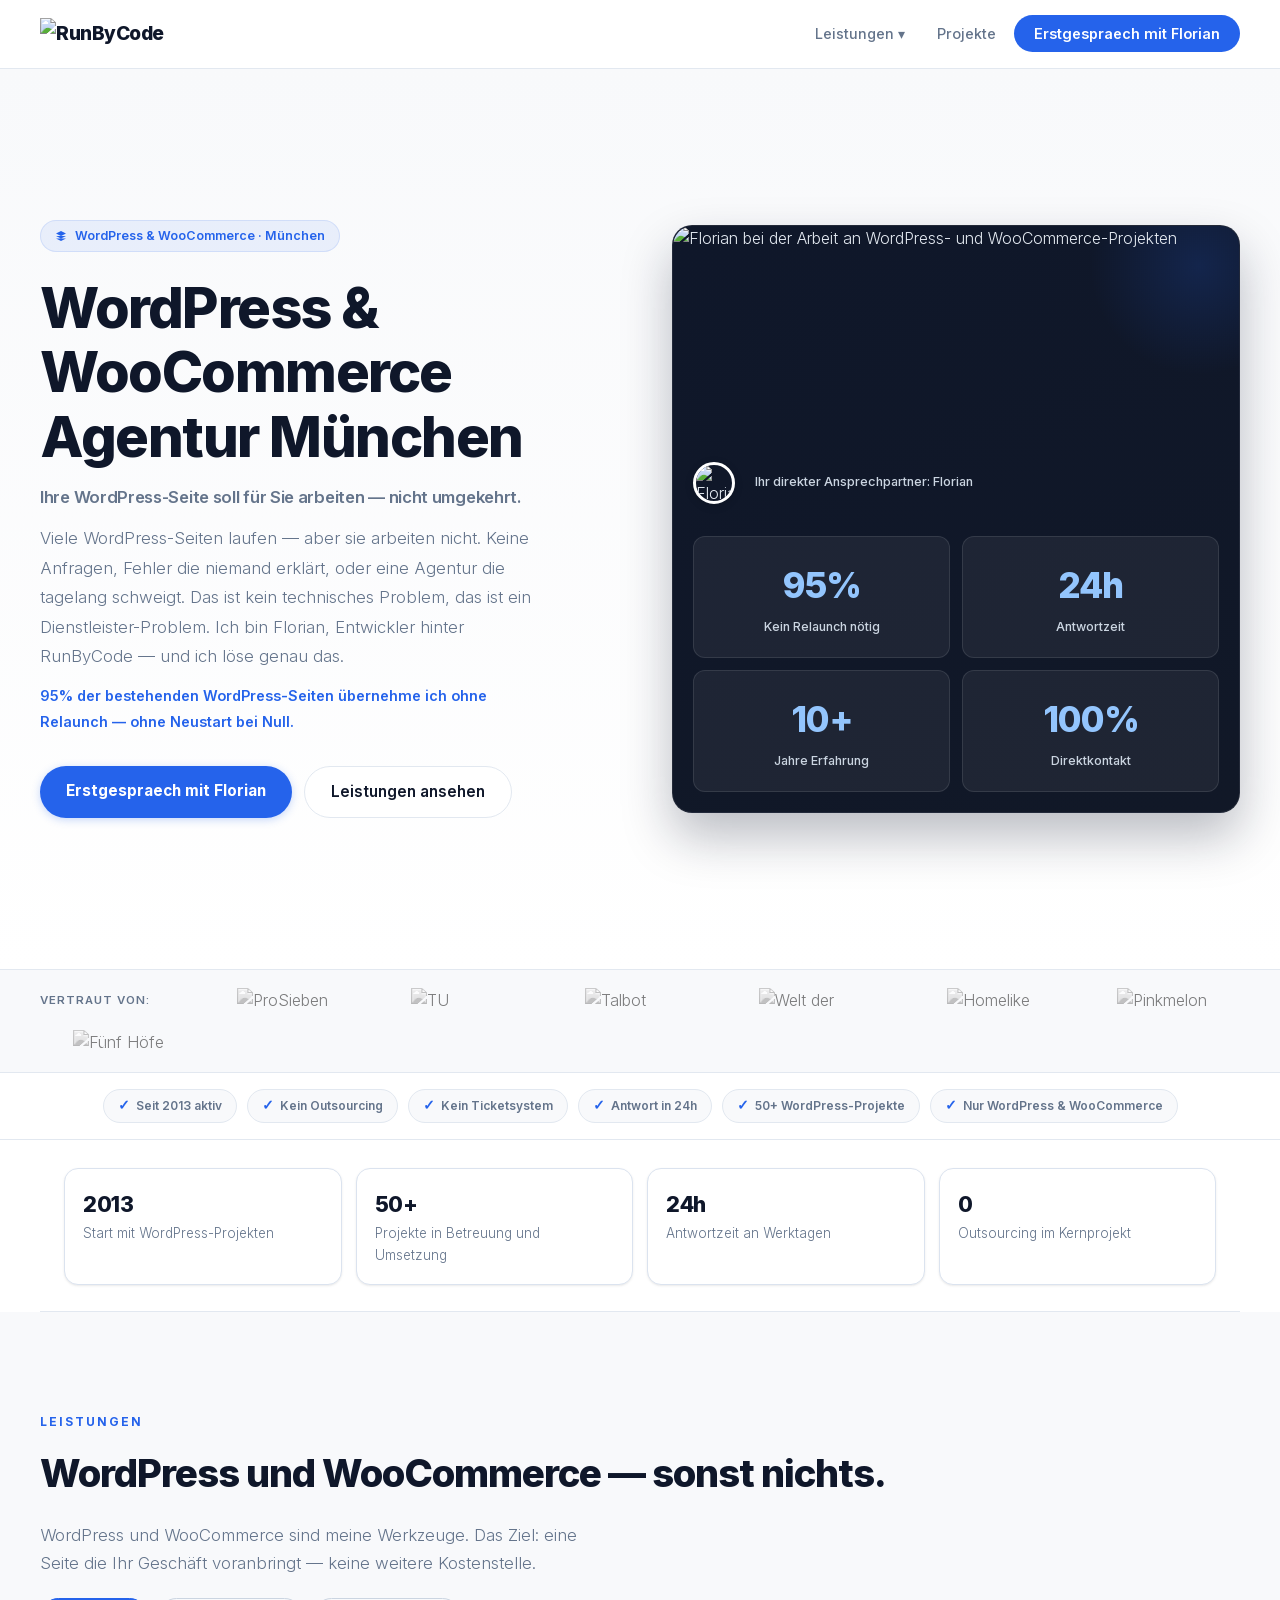
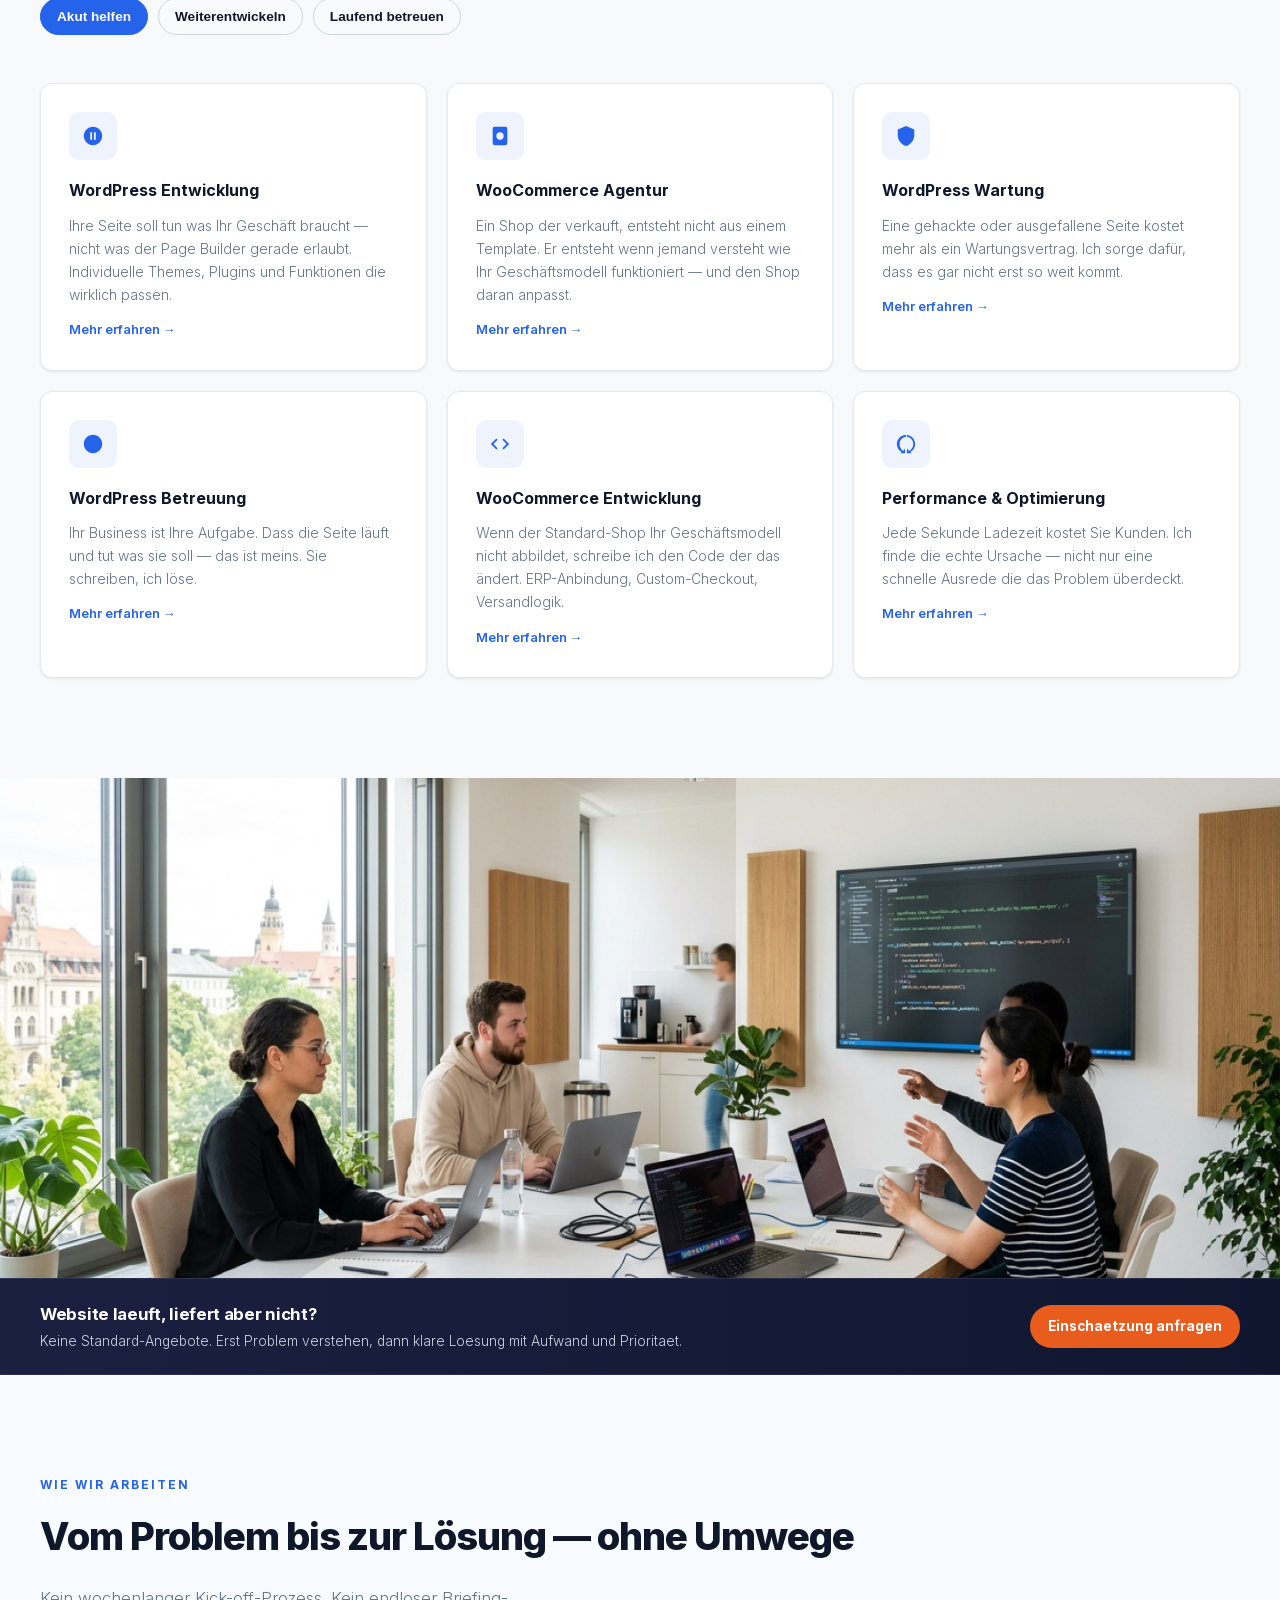
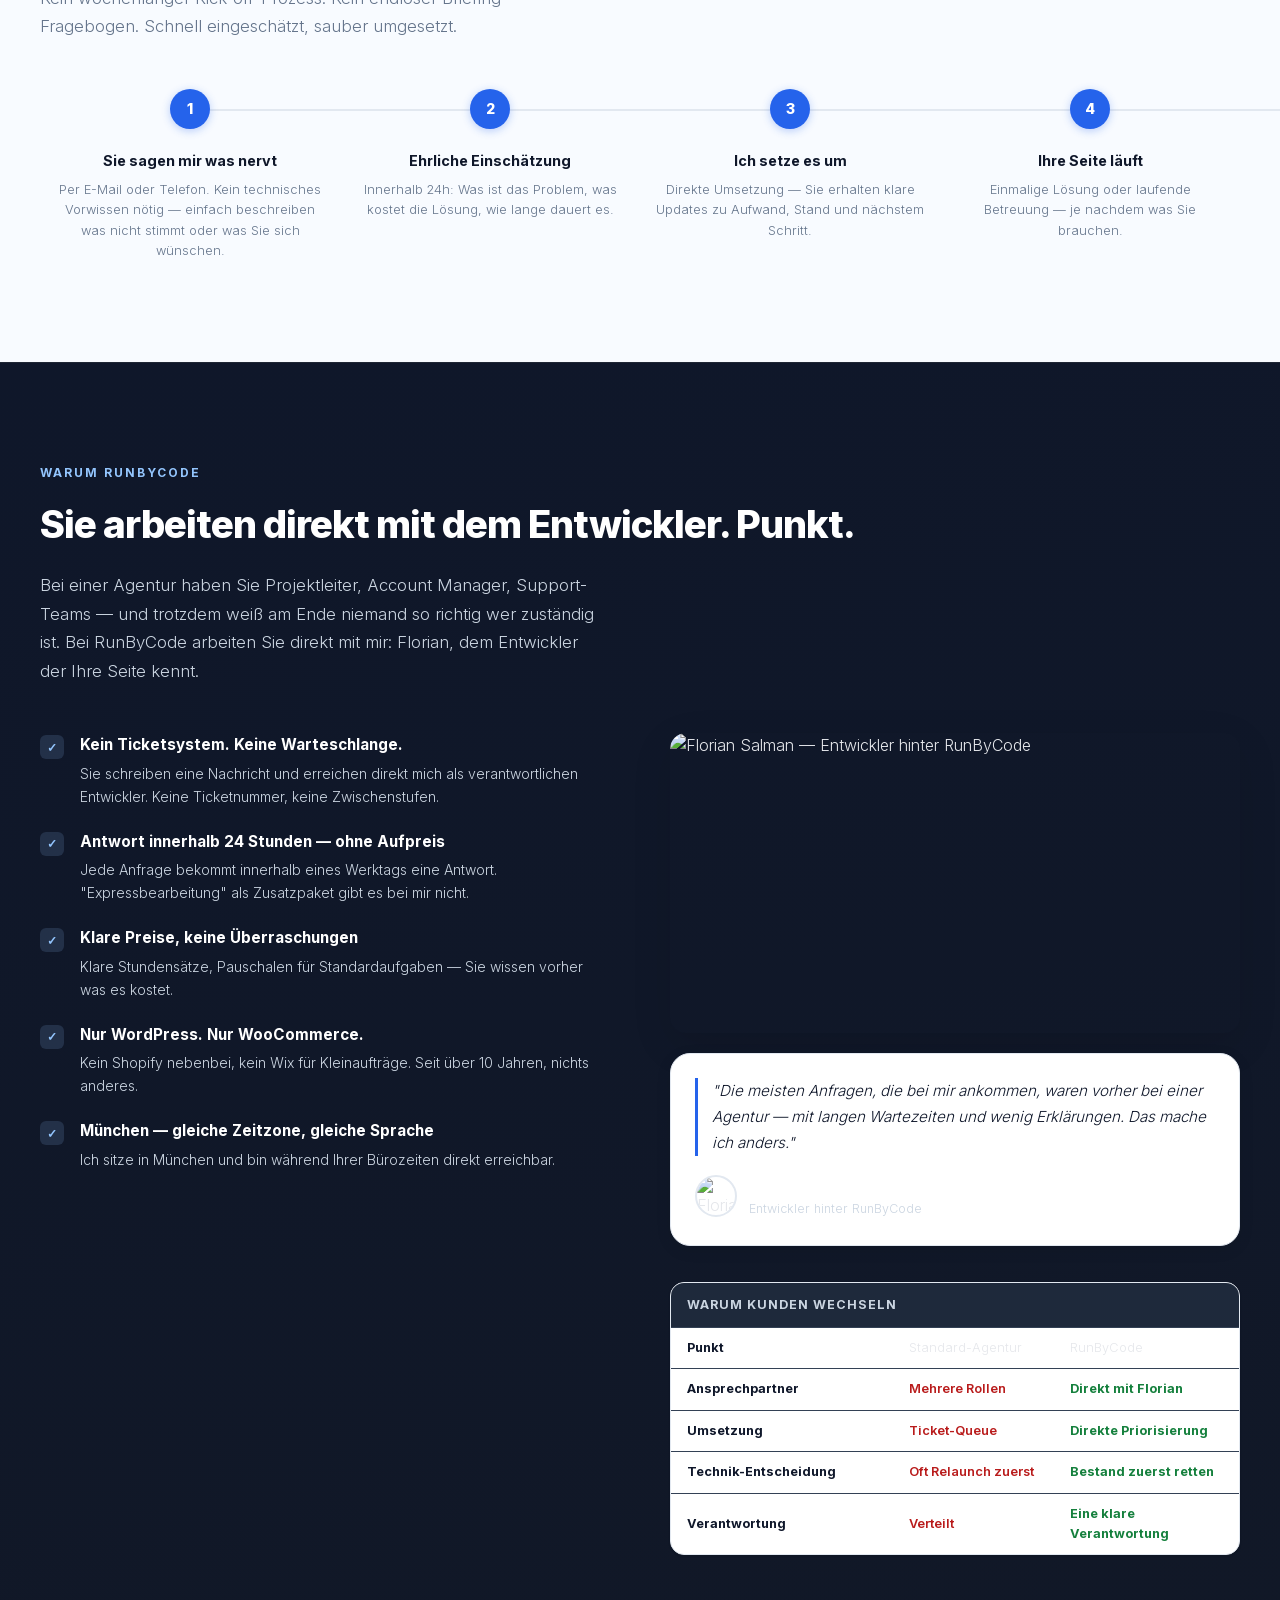
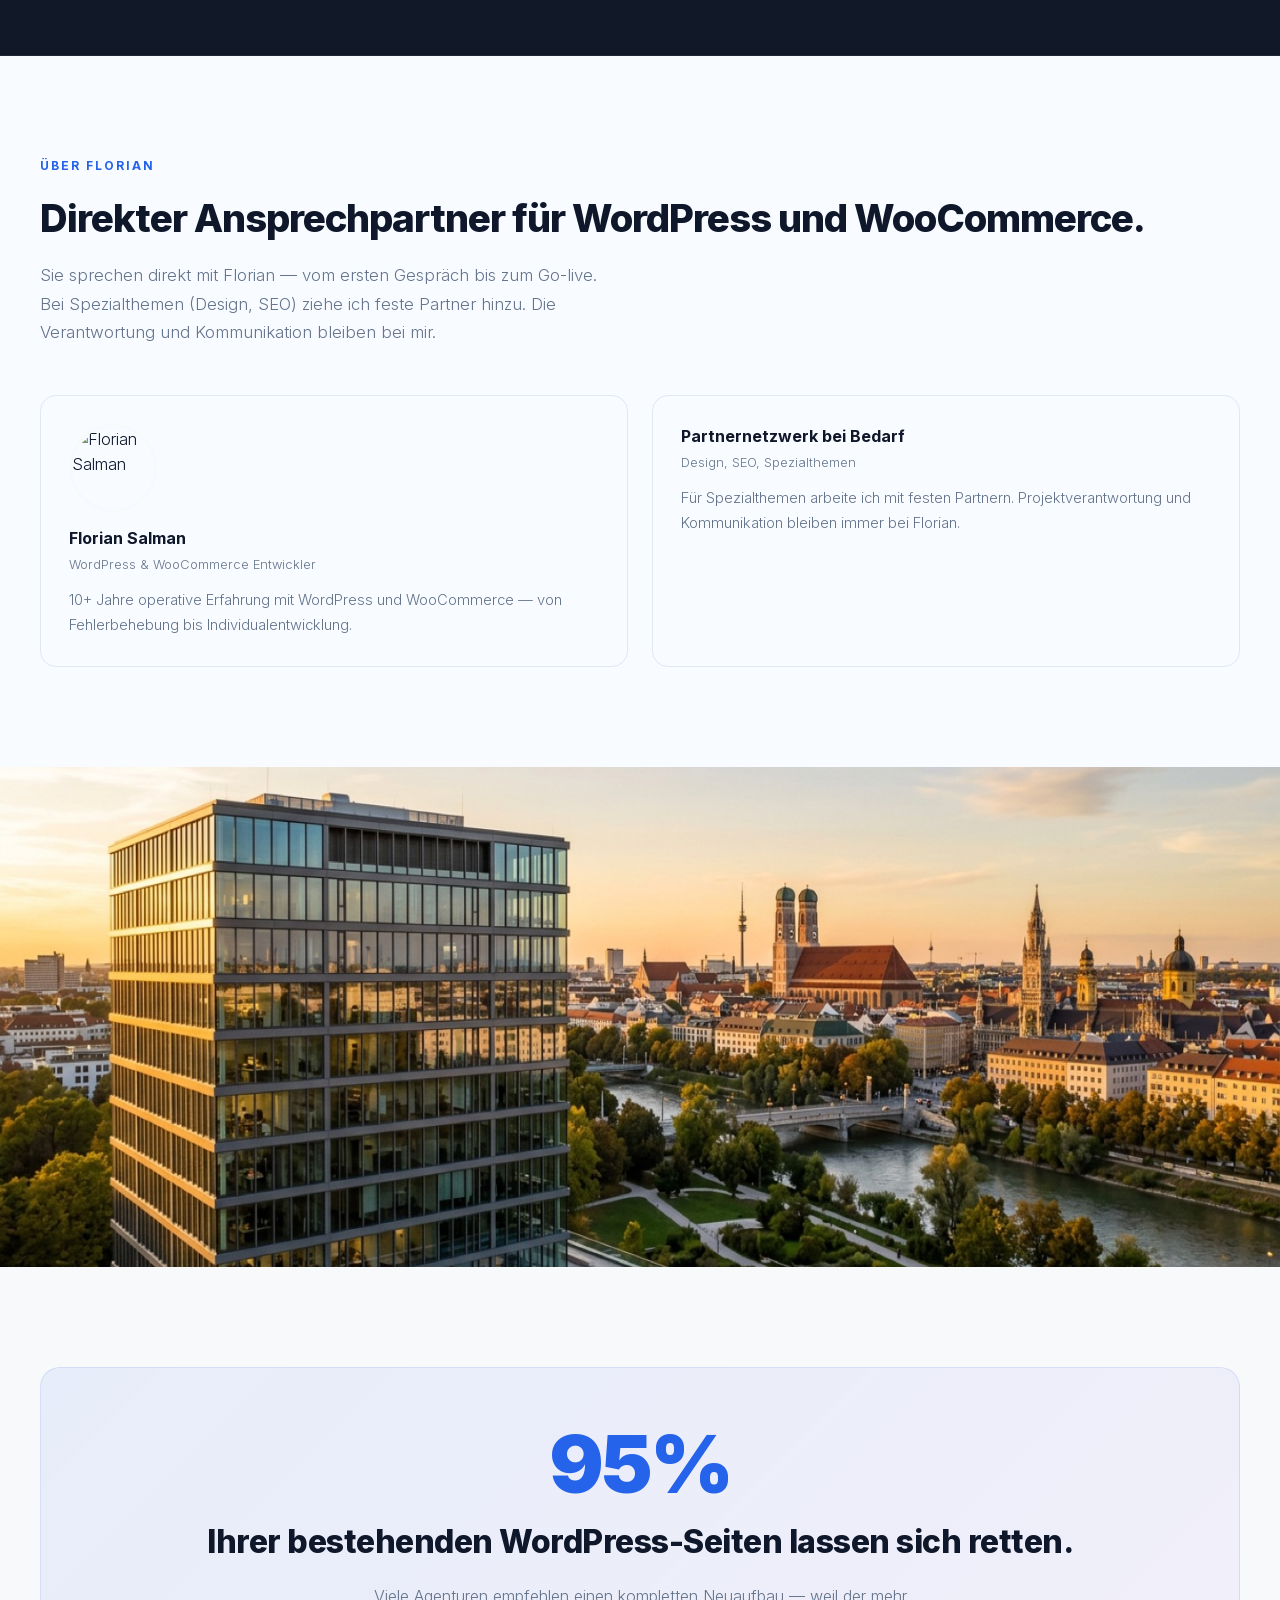
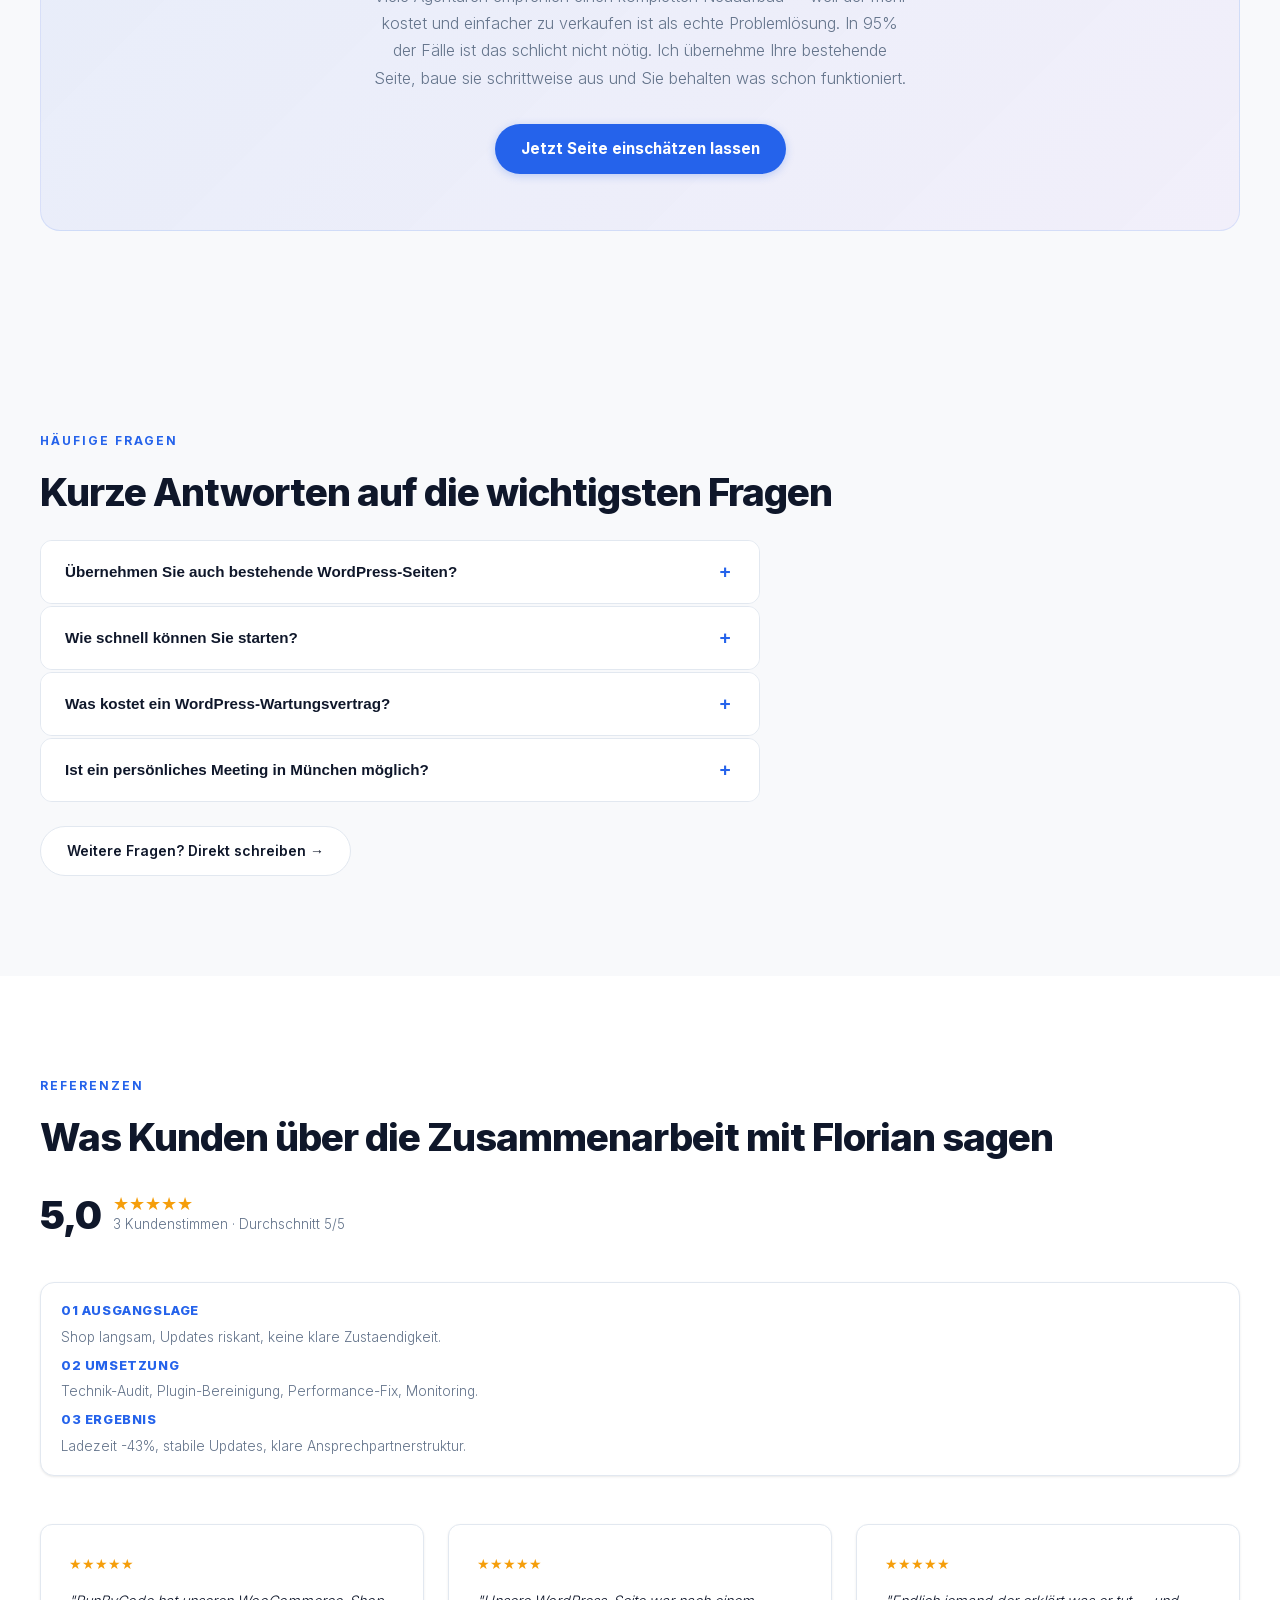
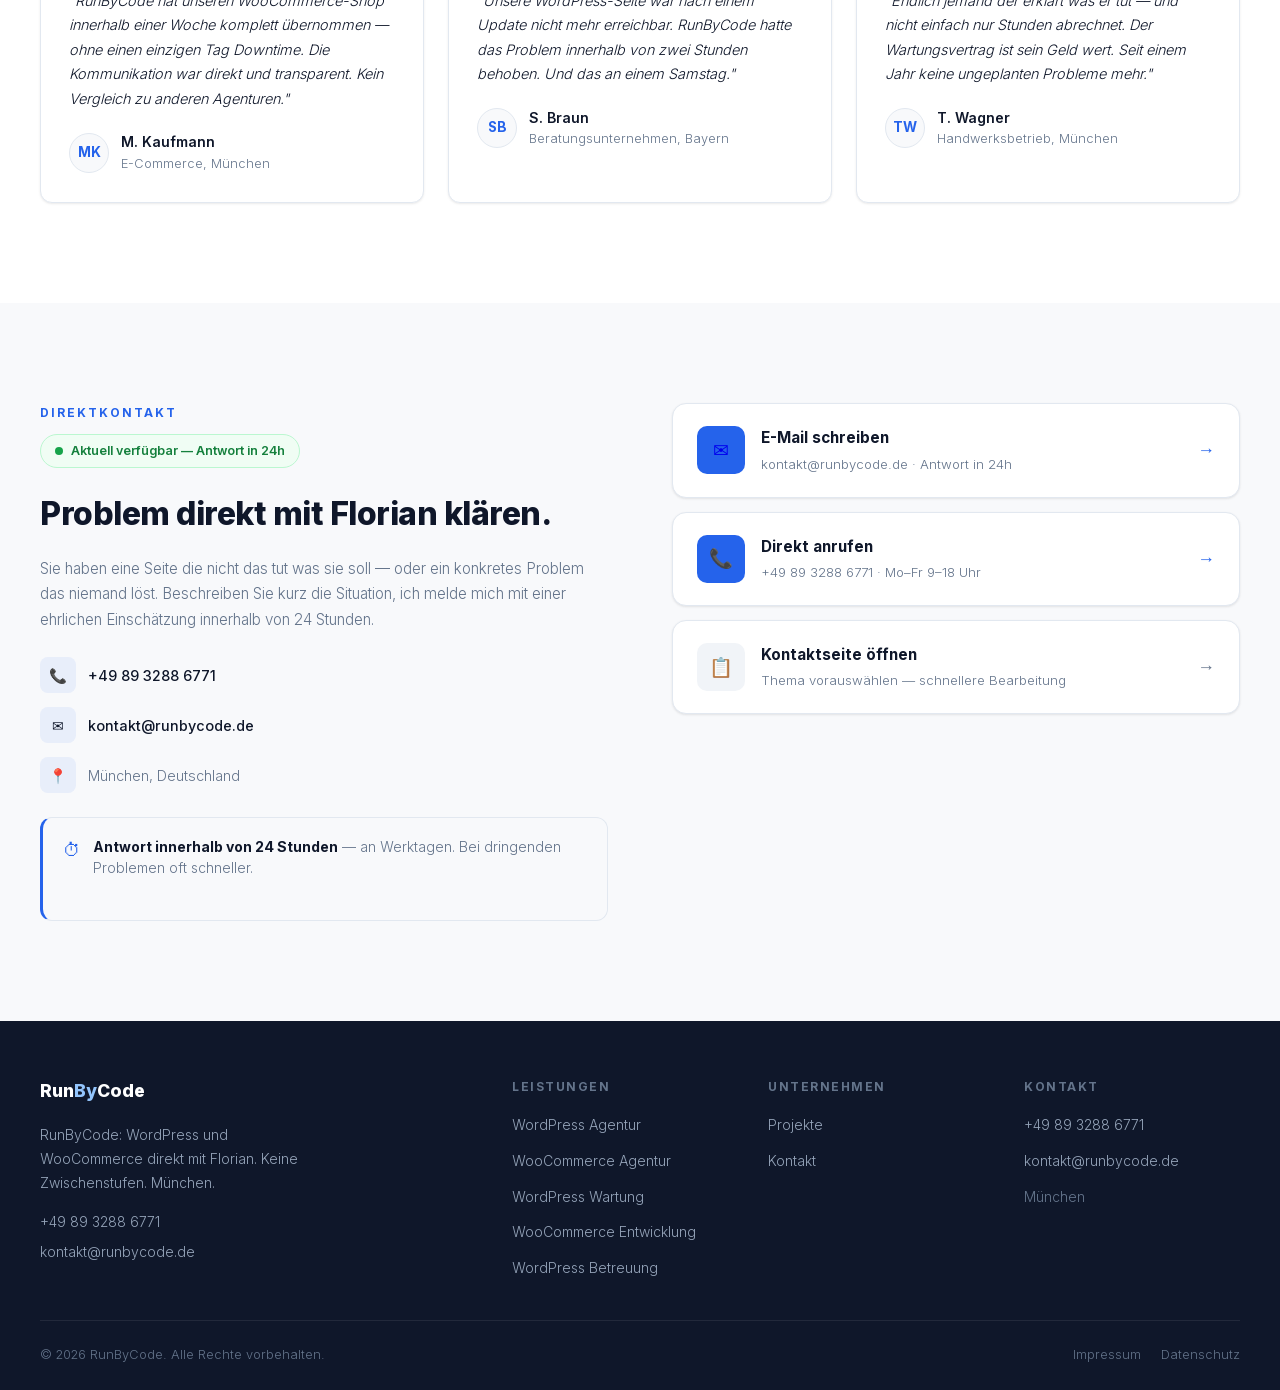
==== commit e4ca37e0: "Reviewer-Delta: harte Panelwechsel (hell/dunkel/hell) zwischen Prozess, Warum und Ueber Florian" ====
--- a/index.html
+++ b/index.html
@@ -513,6 +513,28 @@
     }
   </style>
 
+
+  <style>
+    .panel-light{background:#f8fbff !important;}
+    .panel-dark{
+      background:linear-gradient(170deg,#0f172a,#111827) !important;
+      color:#e5e7eb;
+      border-top:1px solid rgba(255,255,255,.06);
+      border-bottom:1px solid rgba(255,255,255,.06);
+    }
+    .panel-dark .section-title{color:#fff;}
+    .panel-dark .section-label{color:#93c5fd;}
+    .panel-dark .section-subtitle,
+    .panel-dark .why-text p,
+    .panel-dark .why-person-name span{color:#cbd5e1;}
+    .panel-dark .why-text h4,
+    .panel-dark .why-person-name strong{color:#fff;}
+    .panel-dark .why-check{background:rgba(147,197,253,.15);}
+    .panel-dark .why-check::after{color:#93c5fd;}
+    .panel-dark .why-compare-head{background:#1e293b;color:#cbd5e1;border-bottom-color:#334155;}
+    .panel-dark .why-compare-row{border-bottom-color:#334155;}
+  </style>
+
 </head>
 <body>
 <div class="scroll-progress" id="scrollProg"></div>
@@ -692,7 +714,7 @@
 </section>
 
 <!-- PROZESS -->
-<section class="prozess">
+<section class="prozess panel-light">
   <div class="container">
     <div class="section-label">Wie wir arbeiten</div>
     <h2 class="section-title">Vom Problem bis zur Lösung — ohne Umwege</h2>
@@ -723,7 +745,7 @@
 </section>
 
 <!-- WHY -->
-<section style="background: var(--bg2);">
+<section class="panel-dark">
   <div class="container">
     <div class="section-label">Warum RunByCode</div>
     <h2 class="section-title">Sie arbeiten direkt mit dem Entwickler. Punkt.</h2>
@@ -798,7 +820,7 @@
 
 
 <!-- TEAM -->
-<section class="team">
+<section class="team panel-light">
   <div class="container">
     <div class="section-label">Über Florian</div>
     <h2 class="section-title" style="margin-bottom:12px;">Direkter Ansprechpartner für WordPress und WooCommerce.</h2>
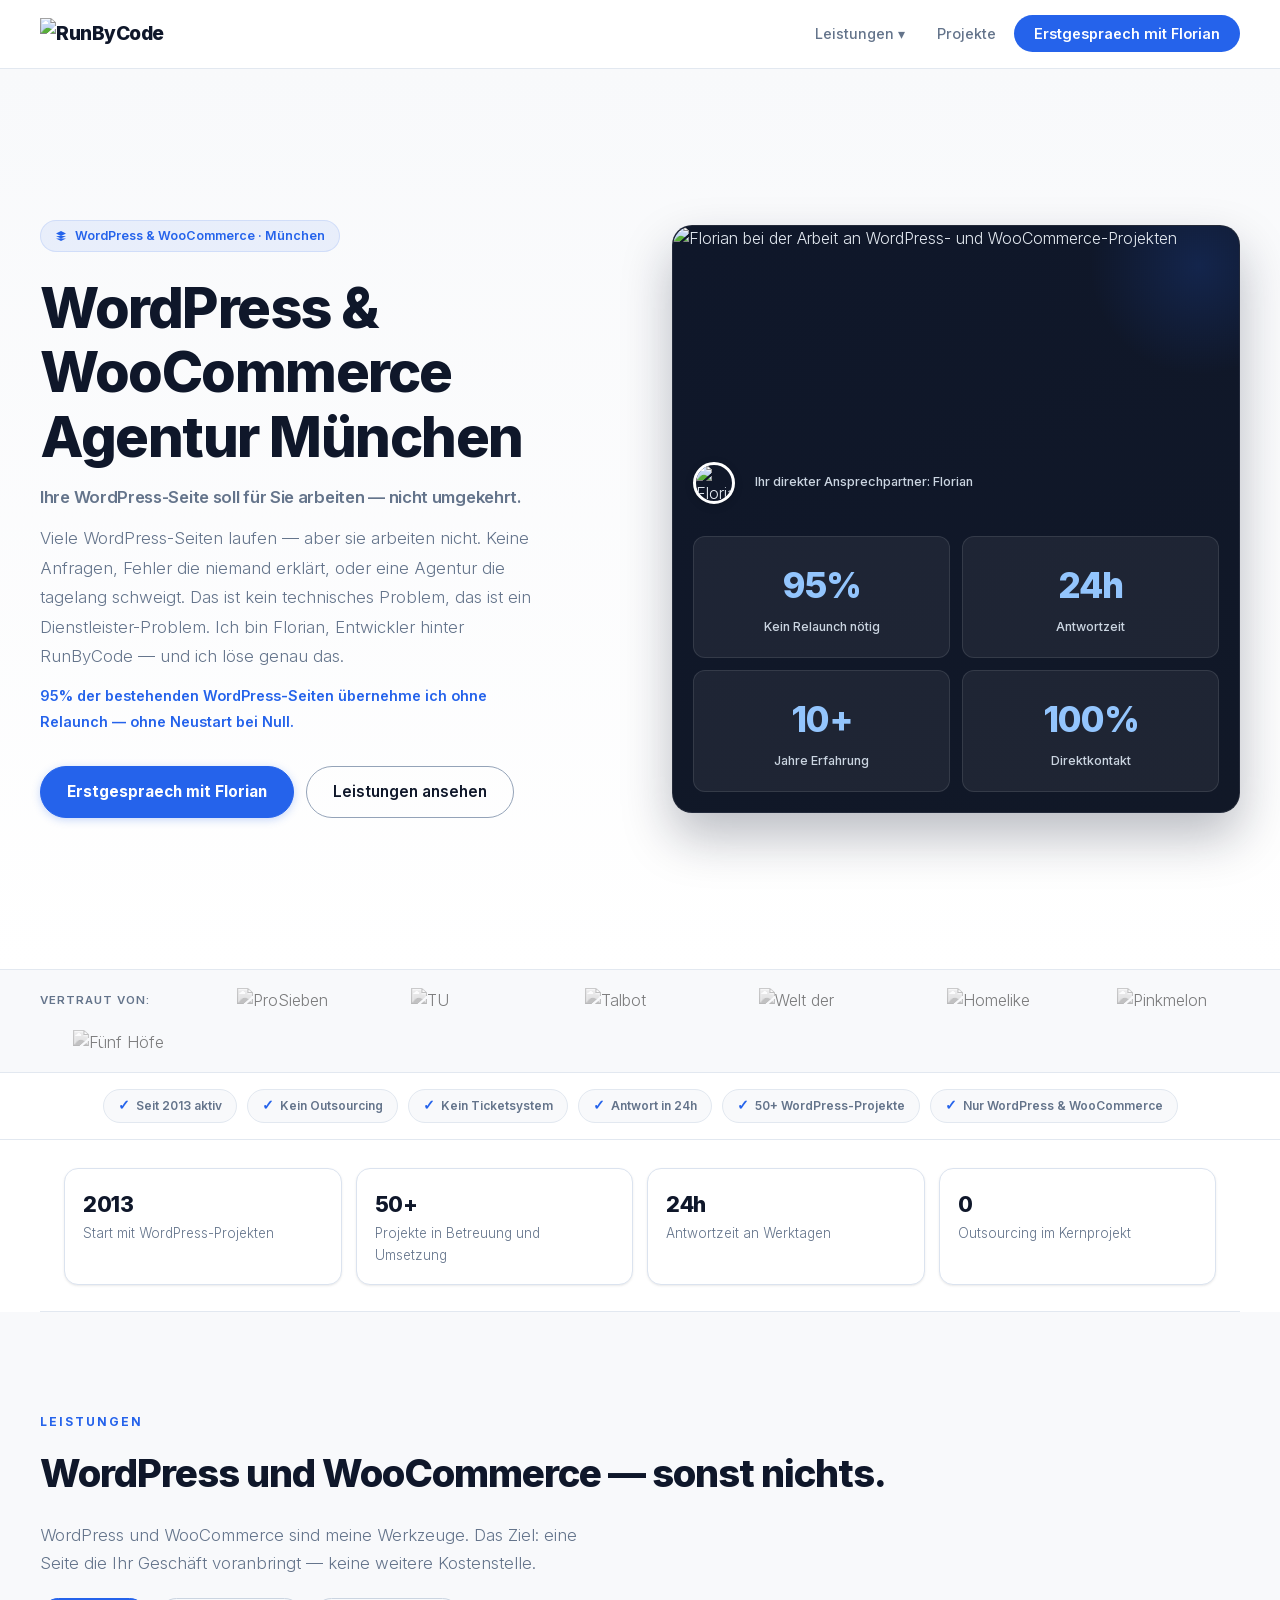
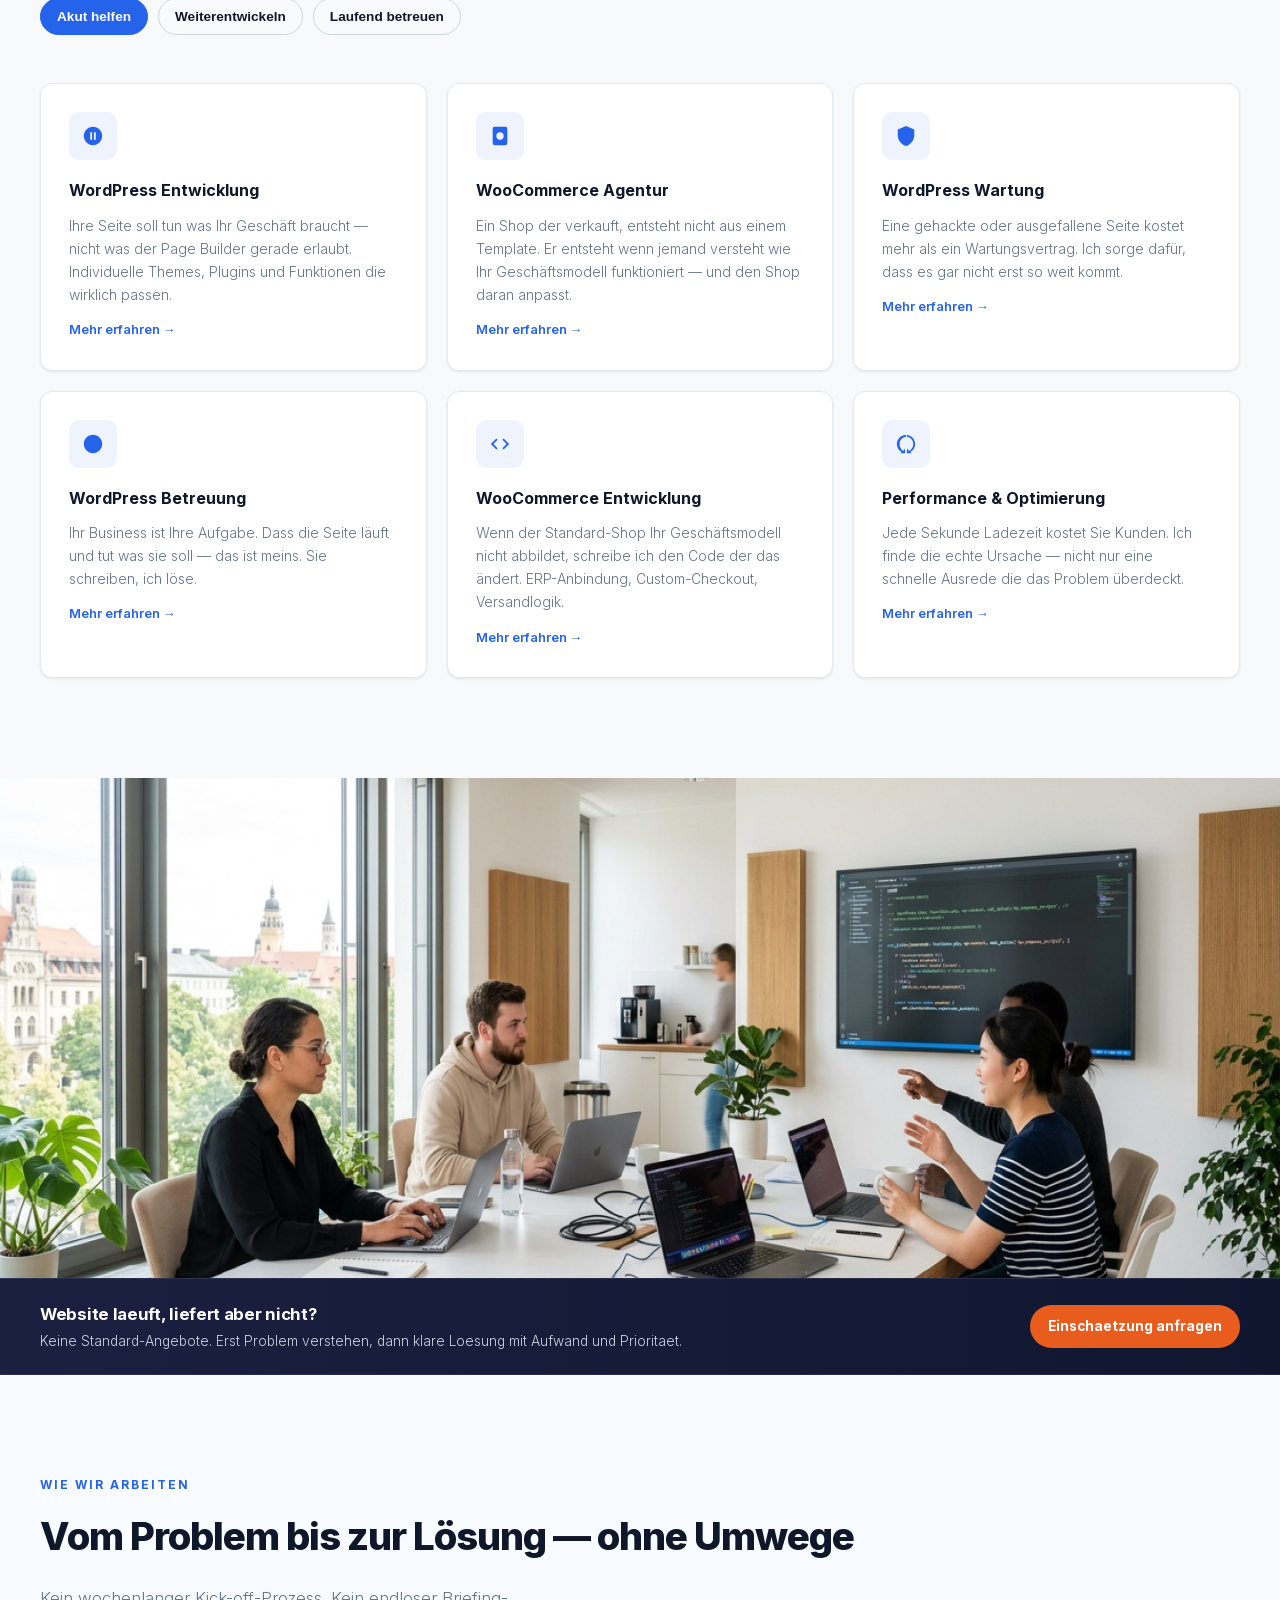
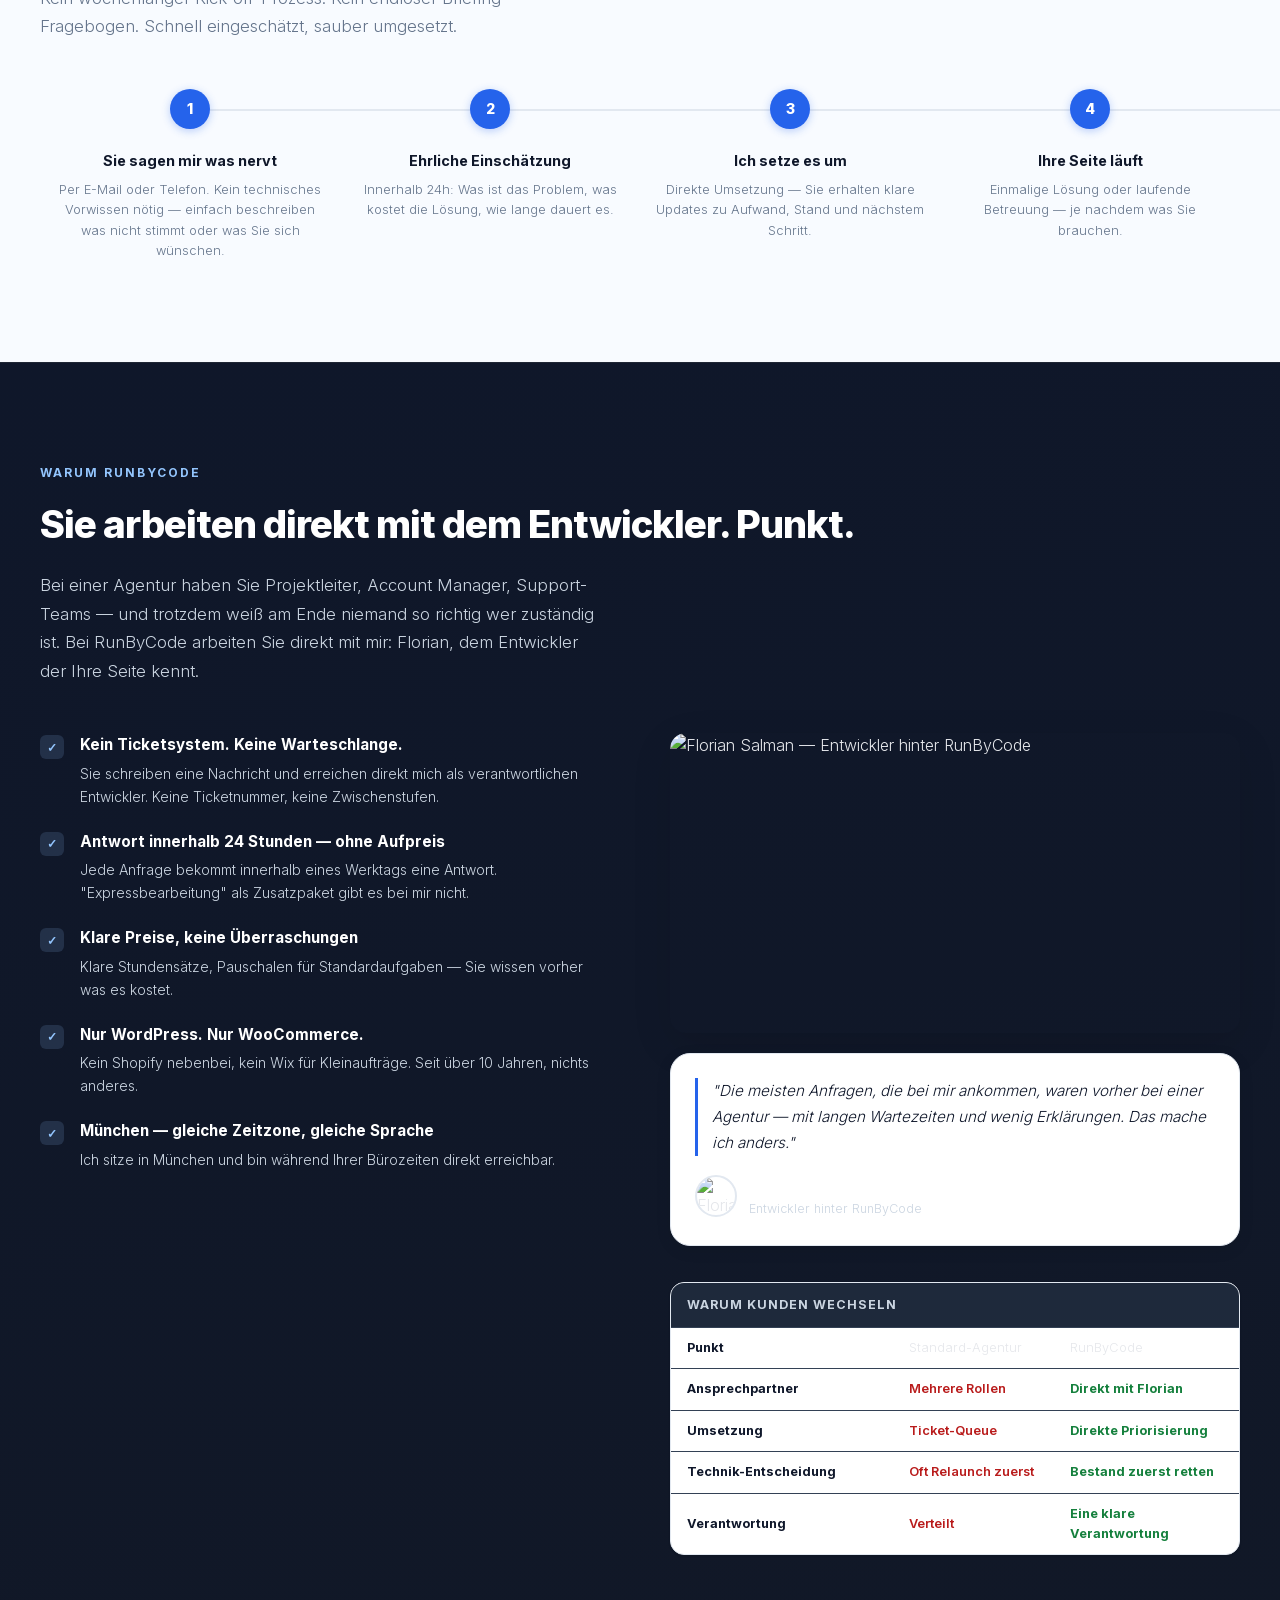
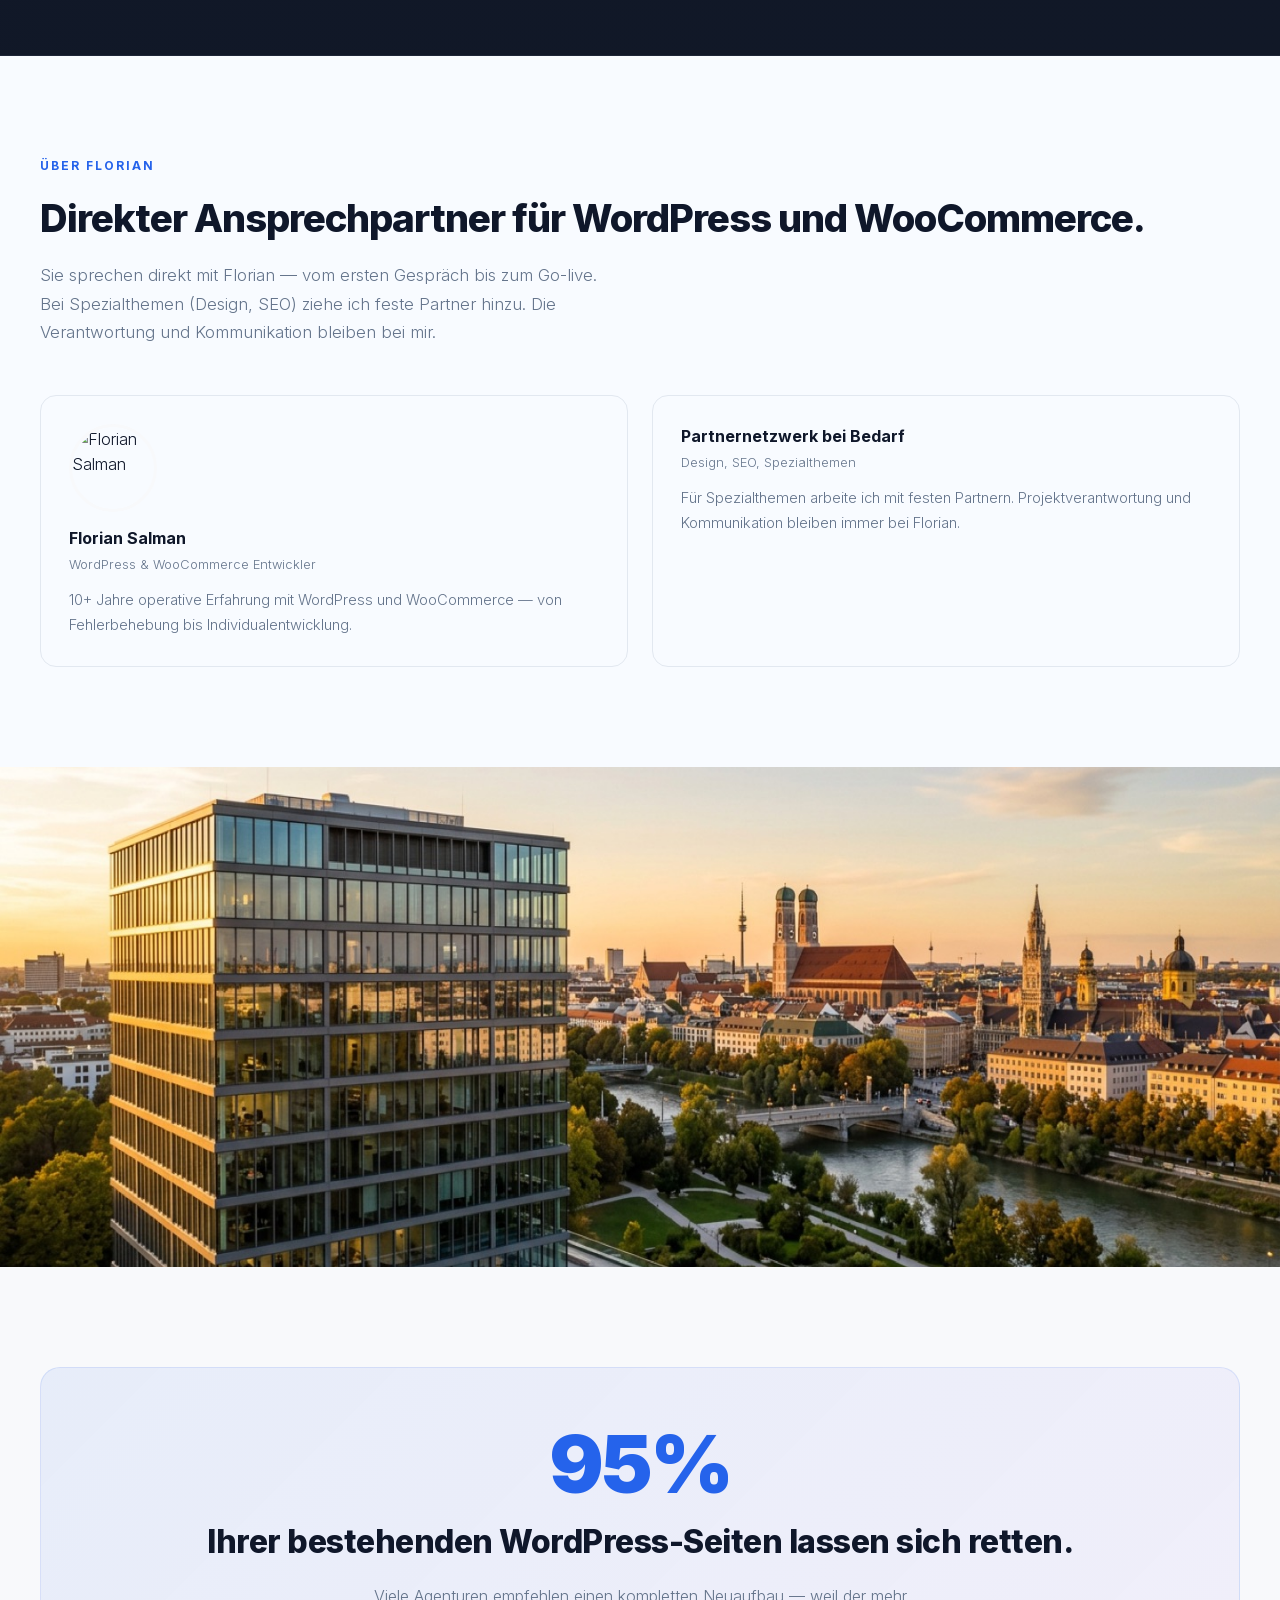
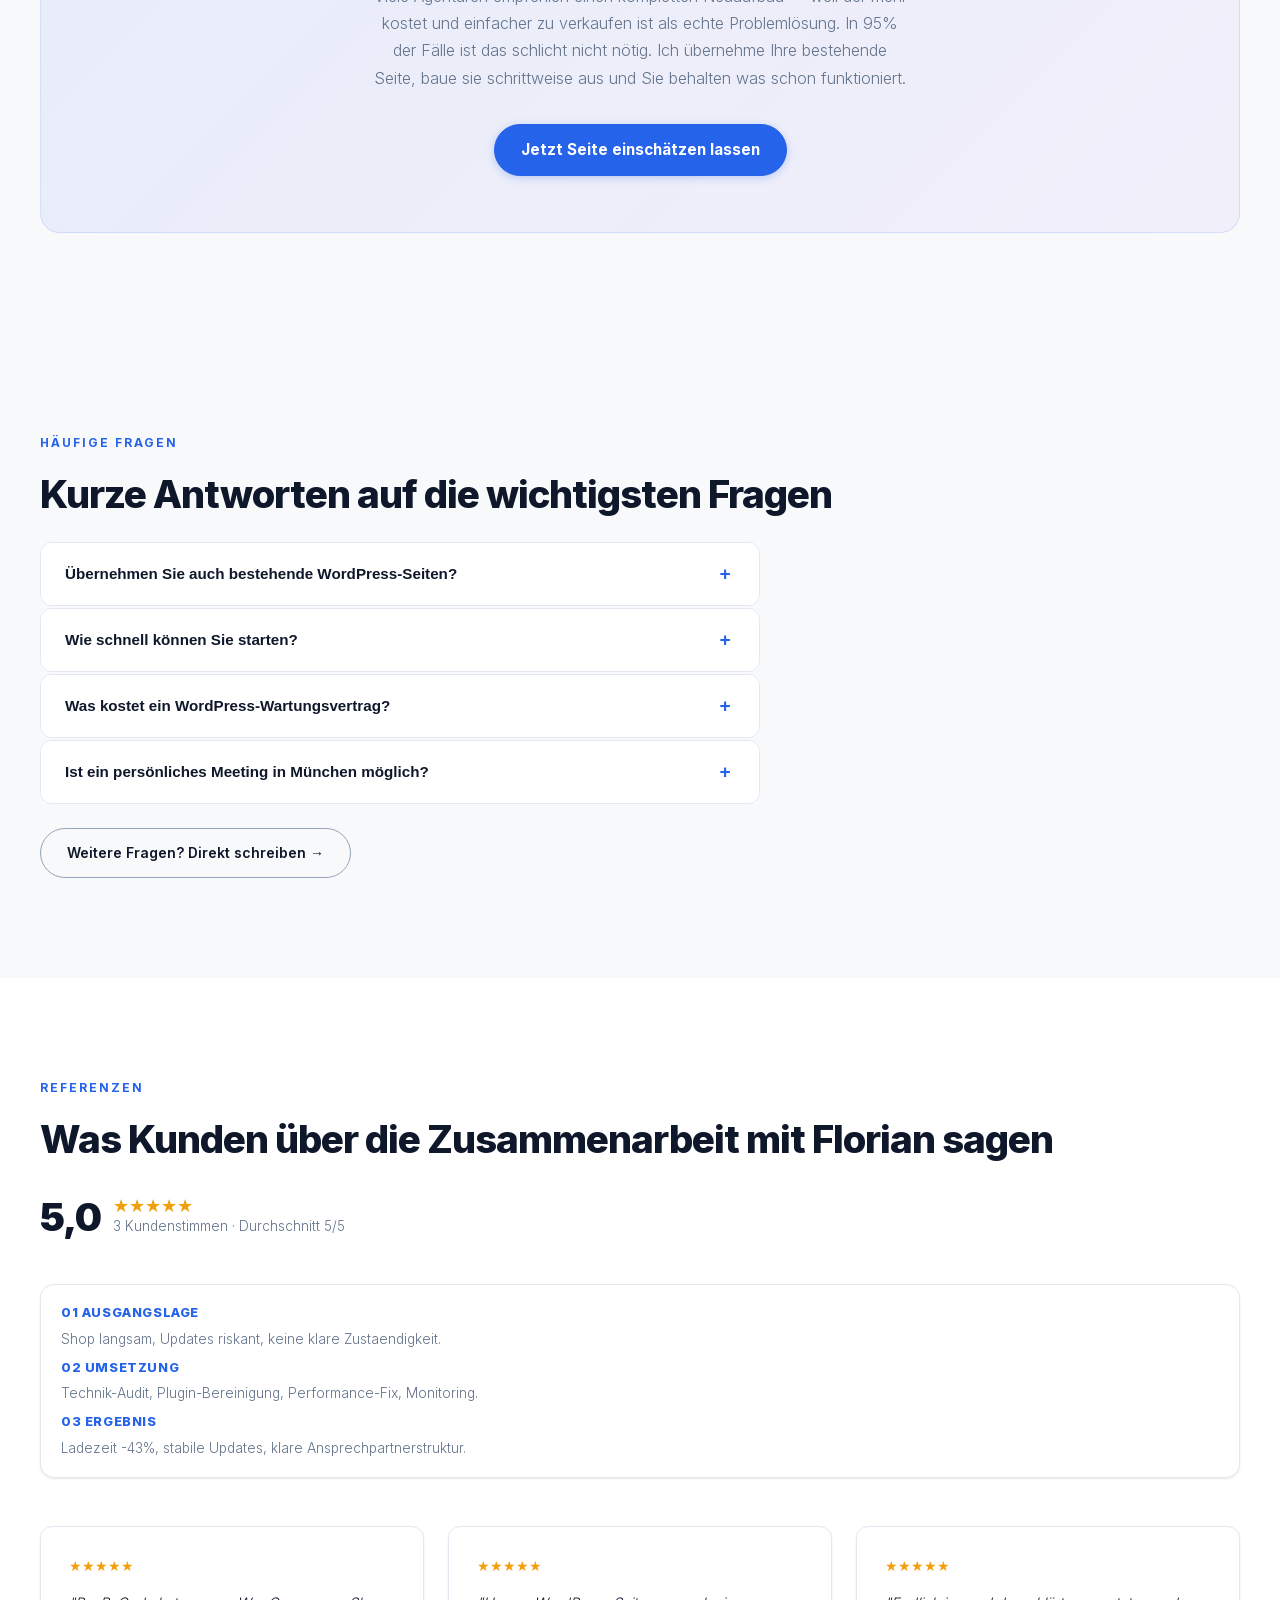
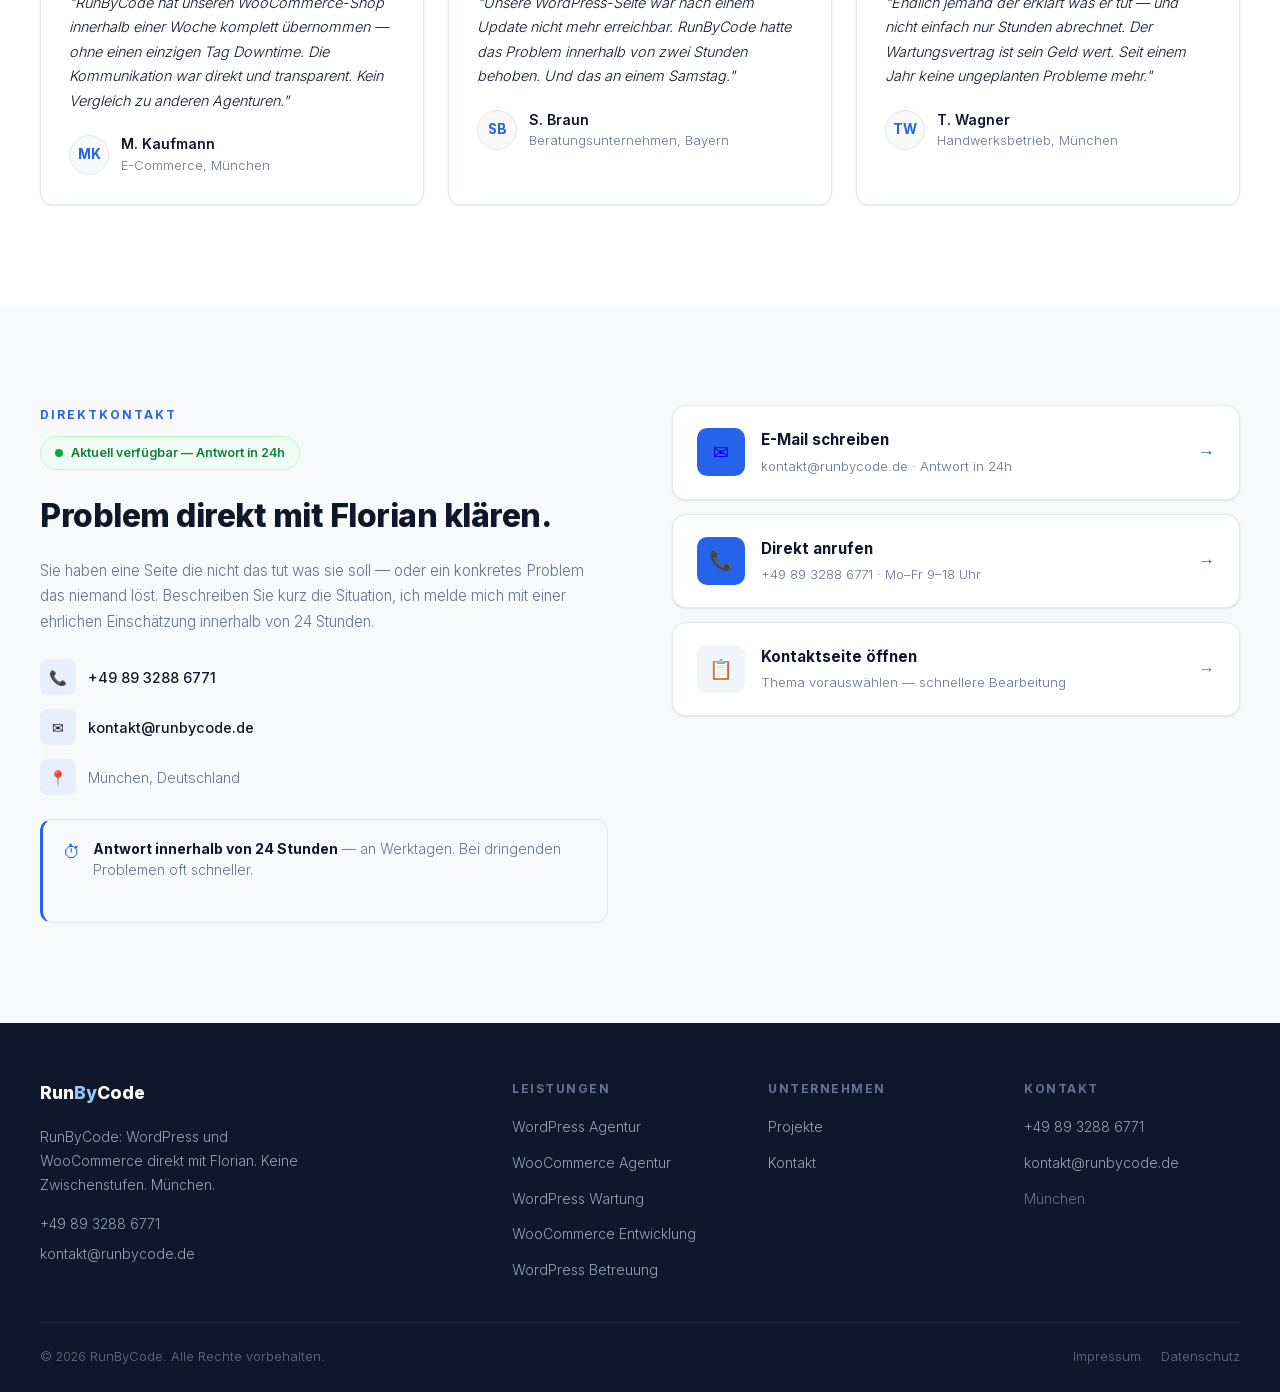
==== commit 15effd62: "Reviewer-P3: CTA-Hierarchie vereinheitlicht (Primary solid blue, Secondary ghost)" ====
--- a/index.html
+++ b/index.html
@@ -117,10 +117,10 @@
     .hero p { font-size: 1.05rem; color: var(--muted); margin-bottom: 12px; max-width: 500px; line-height: 1.75; }
     .hero-highlight { color: var(--accent) !important; font-size: 0.9rem !important; font-weight: 600 !important; margin-bottom: 32px !important; }
     .hero-btns { display: flex; gap: 12px; flex-wrap: wrap; }
-    .btn-primary { background: var(--accent); color: #fff; padding: 13px 26px; border-radius: 999px; font-weight: 700; font-size: 0.95rem; text-decoration: none; transition: all .2s; display: inline-block; box-shadow: 0 2px 8px rgba(37,99,235,0.25); }
+    .btn-primary { background:#2563eb; color:#fff; border:1px solid #2563eb; padding: 13px 26px; border-radius: 999px; font-weight: 700; font-size: 0.95rem; text-decoration: none; transition: all .2s; display: inline-block; box-shadow: 0 2px 8px rgba(37,99,235,0.25); }
     .btn-primary:hover { background: var(--accent2); transform: translateY(-1px); box-shadow: 0 6px 20px rgba(37,99,235,0.3); }
-    .btn-secondary { background: #fff; color: var(--txt); padding: 13px 26px; border-radius: 999px; font-weight: 600; font-size: 0.95rem; text-decoration: none; border: 1.5px solid var(--border); transition: all .2s; display: inline-block; }
-    .btn-secondary:hover { border-color: var(--accent); color: var(--accent); background: var(--accent-faint); }
+    .btn-secondary { background: transparent; color:#0f172a; padding: 13px 26px; border-radius: 999px; font-weight: 600; font-size: 0.95rem; text-decoration: none; border:1px solid #94a3b8; transition: all .2s; display: inline-block; }
+    .btn-secondary:hover { border-color:#2563eb; color:#2563eb; background: rgba(37,99,235,0.06); }
     .hero-visual { background: #fff; border: 1px solid var(--border); border-radius: var(--r-lg); padding: 0; box-shadow: var(--shadow-lg); overflow: hidden; }
     .hero-team-photo { position: relative; }
     .hero-img { width: 100%; height: 220px; object-fit: cover; display: block; border-radius: var(--r-lg) var(--r-lg) 0 0; }
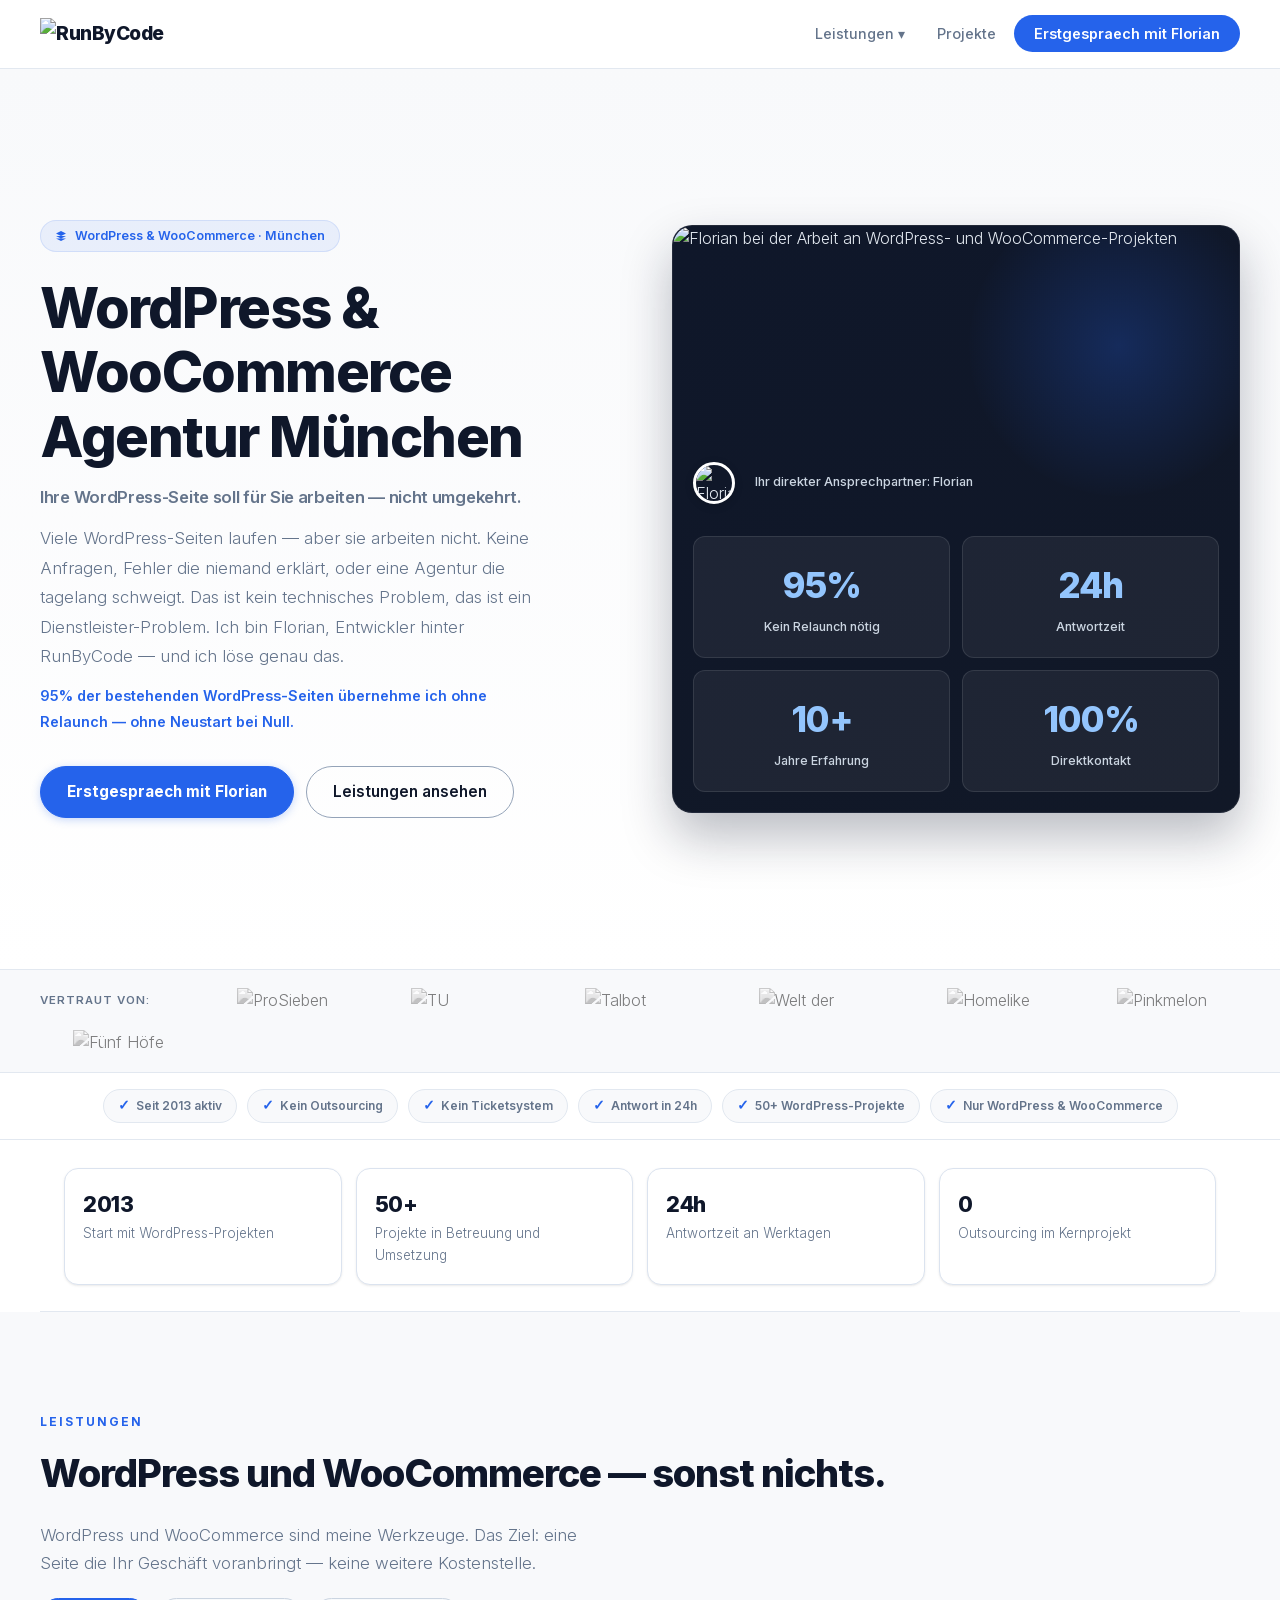
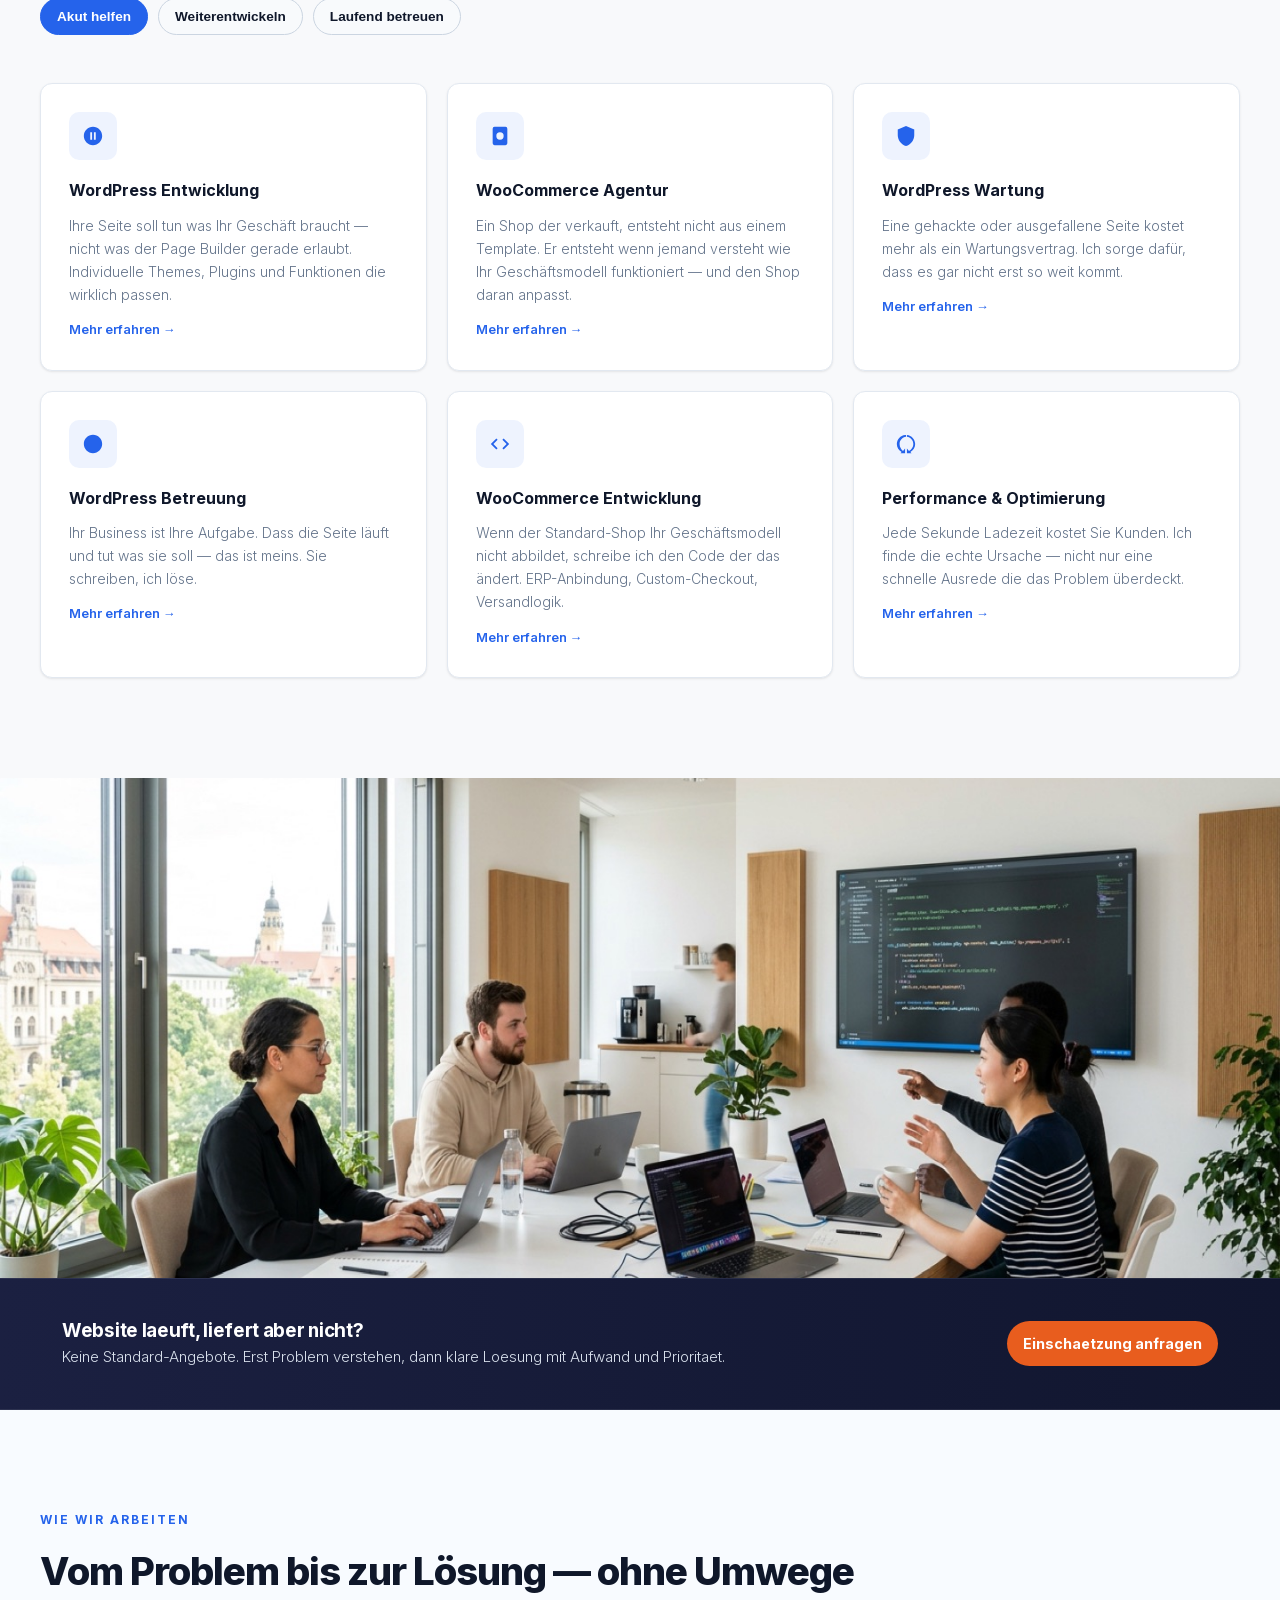
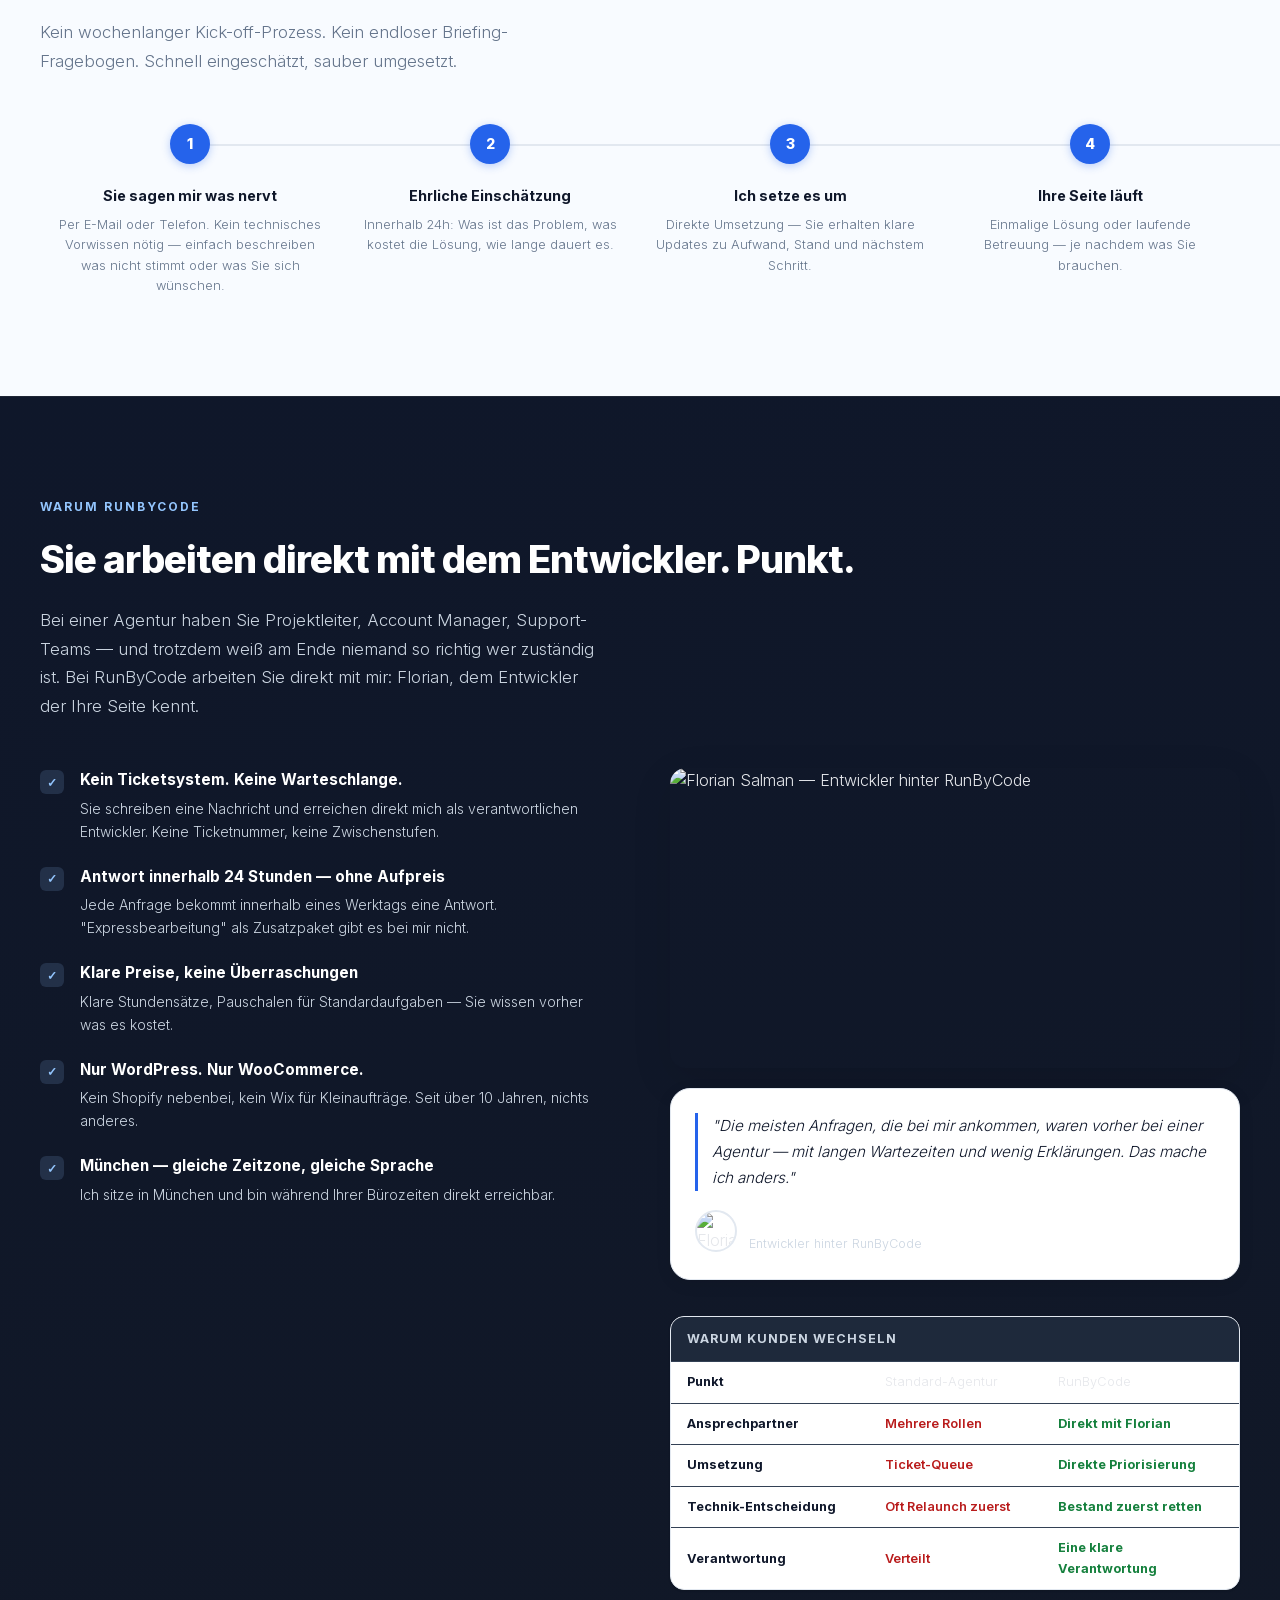
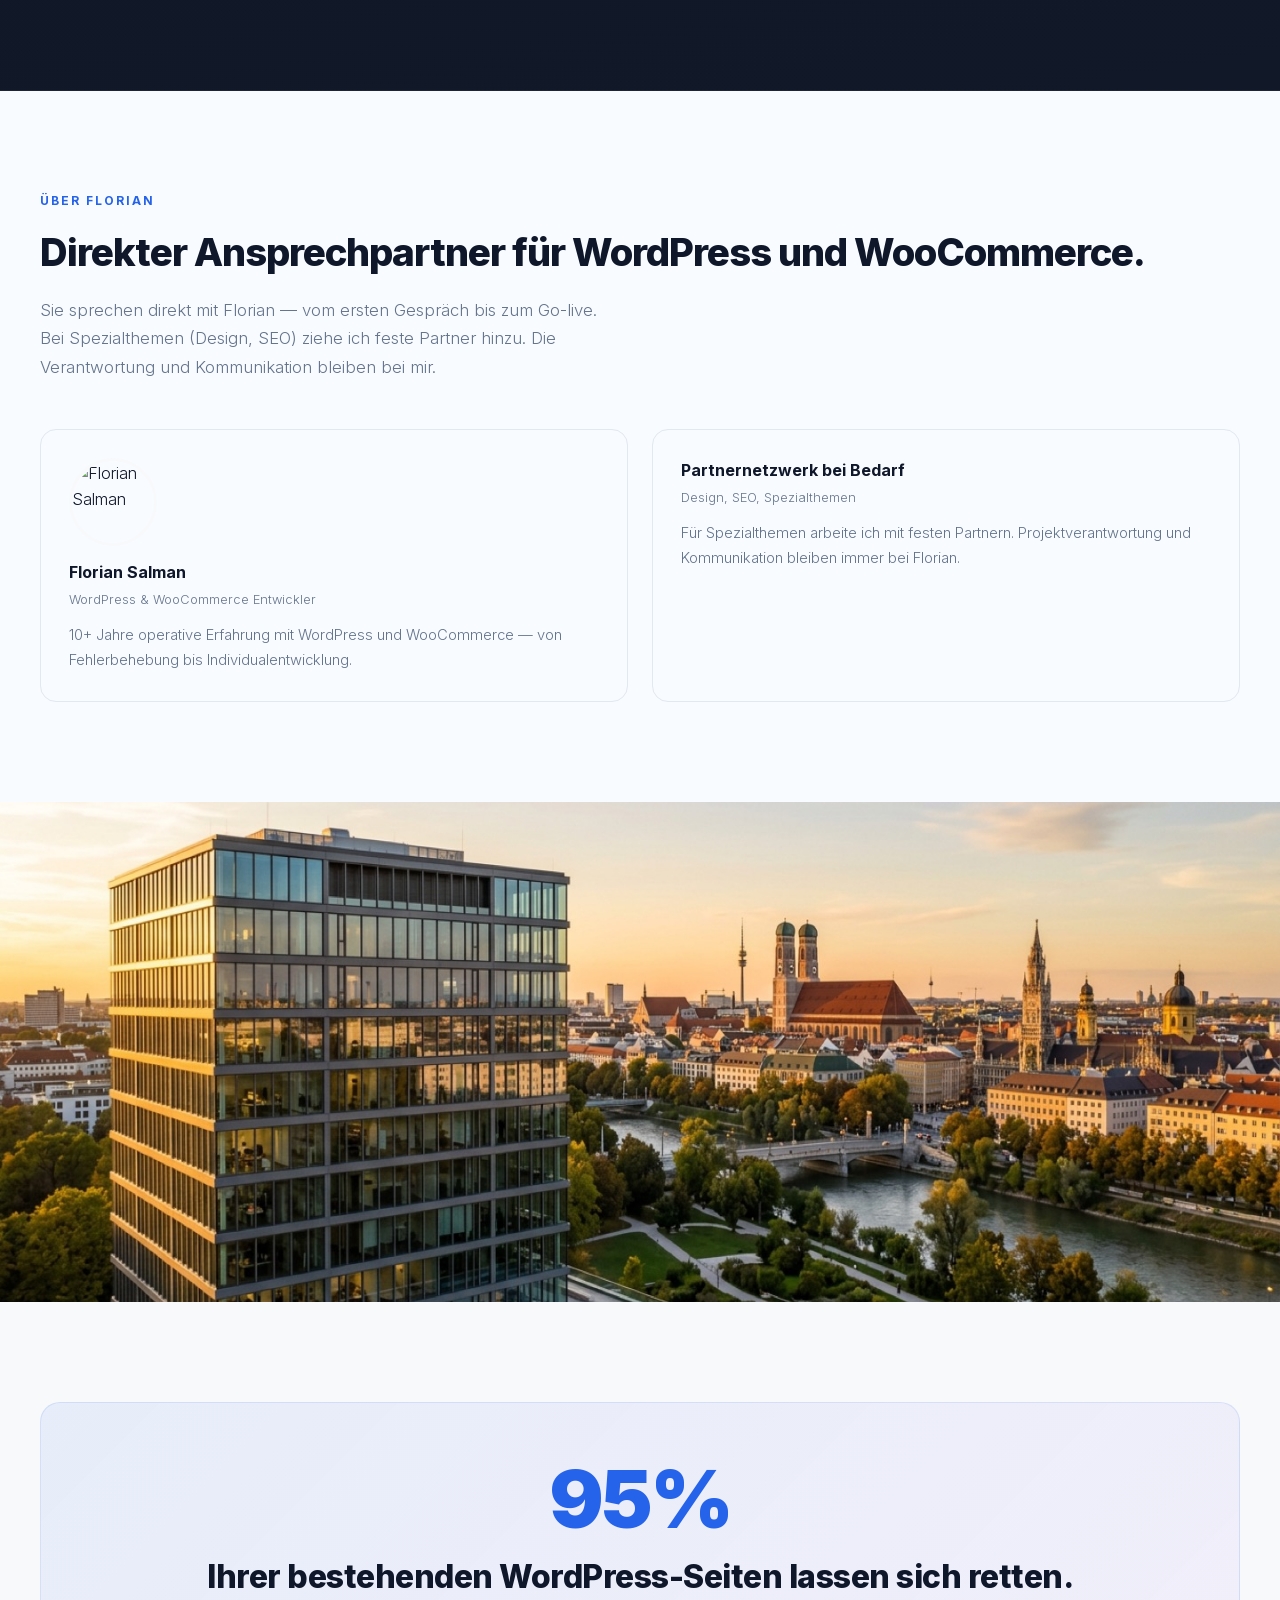
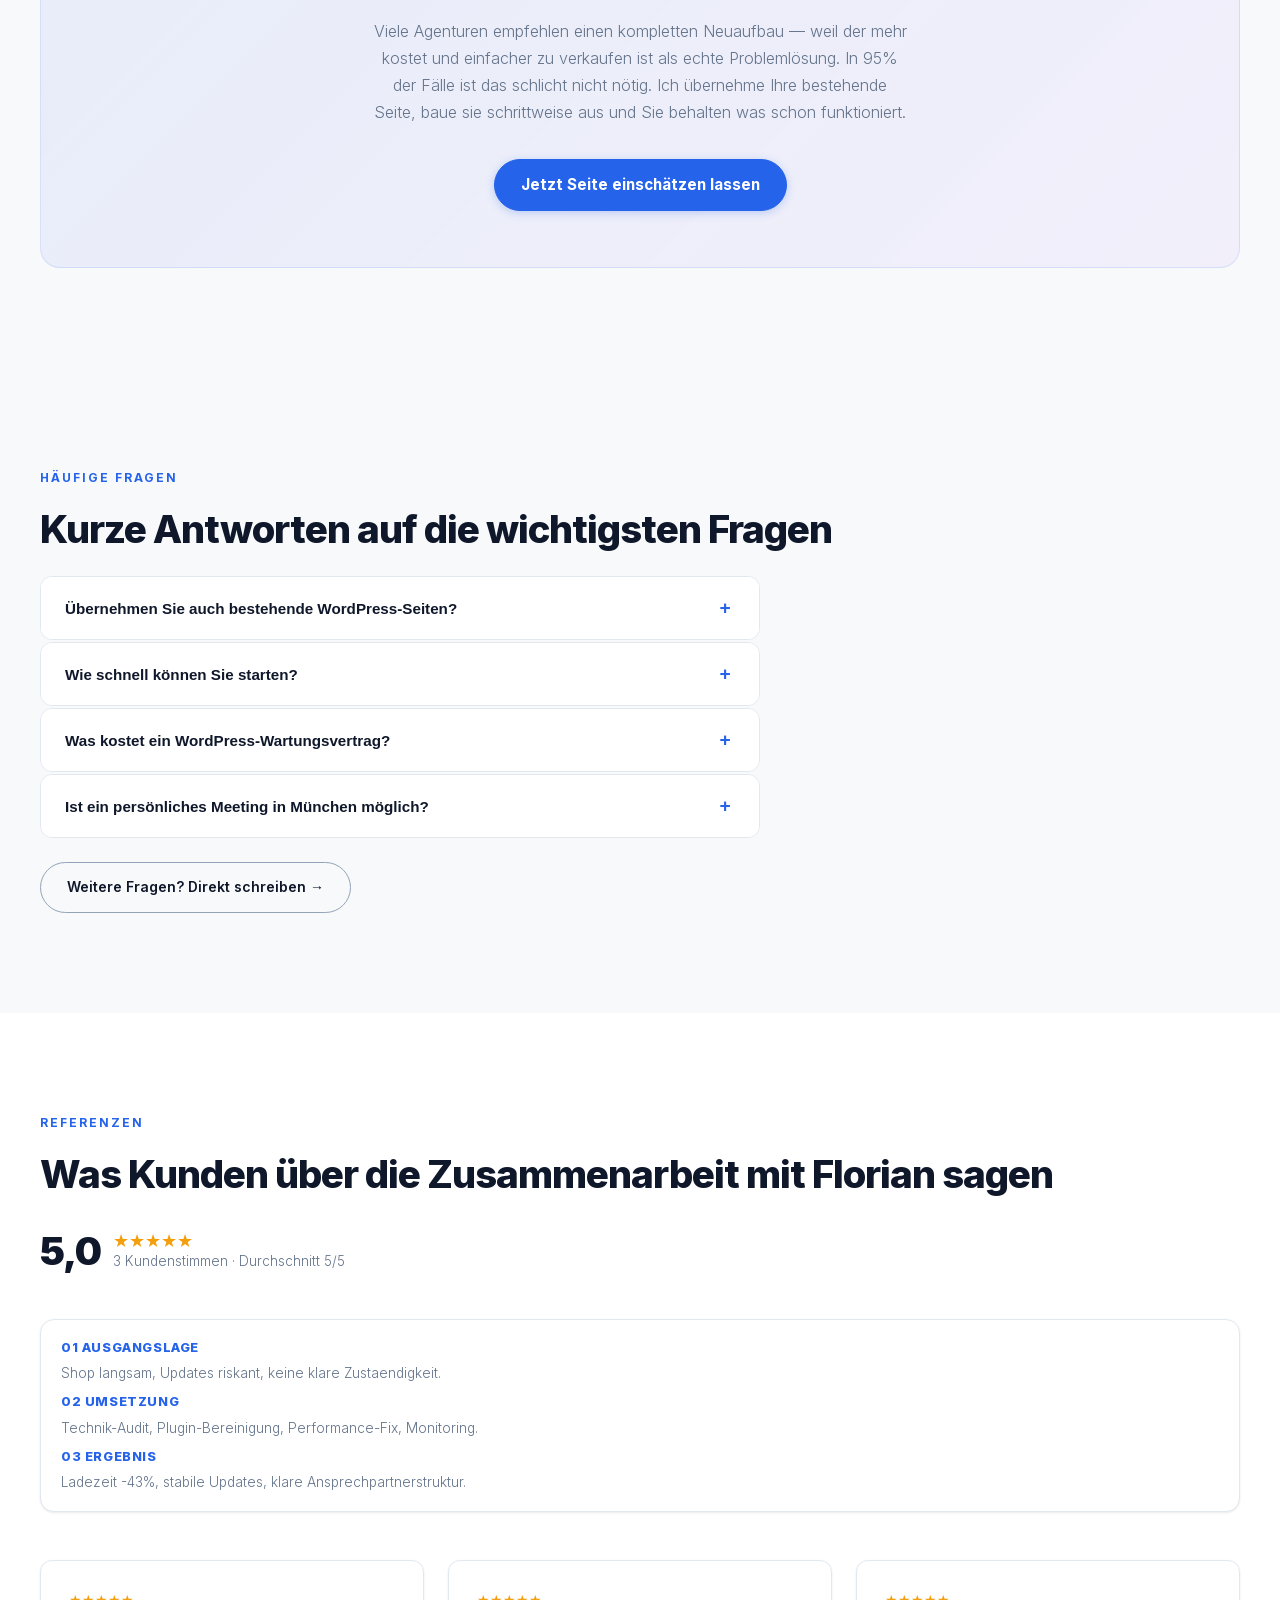
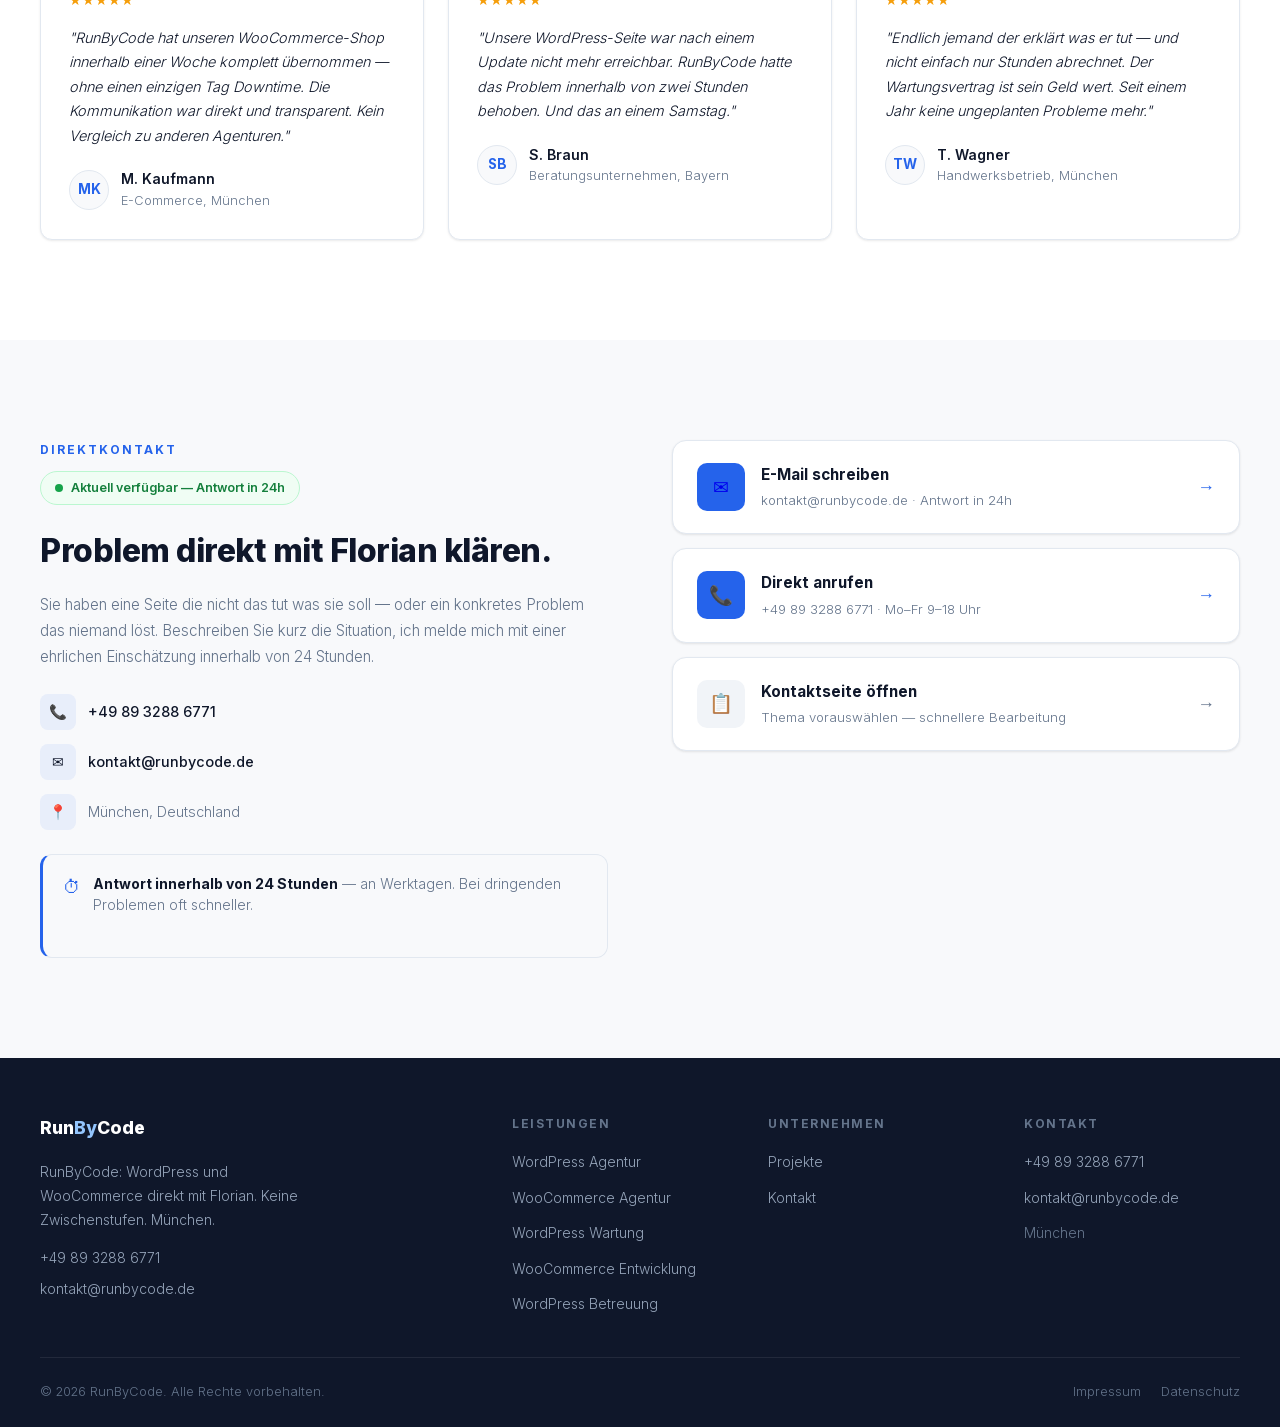
==== commit 3e6344ab: "Reviewer-Feintuning: hero glow staerker, cta-band typografie skaliert, vergleichsmatrix bis 640px zw" ====
--- a/index.html
+++ b/index.html
@@ -139,12 +139,12 @@
     .hero-visual::before {
       content: '';
       position: absolute;
-      width: 220px;
-      height: 220px;
+      width:300px;
+      height:300px;
       border-radius: 50%;
-      background: radial-gradient(circle, rgba(37,99,235,0.18) 0%, rgba(37,99,235,0) 70%);
-      right: -70px;
-      top: -70px;
+      background:radial-gradient(circle, rgba(37,99,235,.26) 0%, rgba(37,99,235,0) 72%);
+      right:-30px;
+      top:-30px;
       z-index: -1;
       pointer-events: none;
     }
@@ -185,18 +185,19 @@
       display: flex;
       justify-content: space-between;
       align-items: center;
-      gap: 16px;
+      gap:16px;
+      padding:18px 22px;
       flex-wrap: wrap;
     }
-    .cta-band h3 { font-size: 1.05rem; font-weight: 700; letter-spacing: -0.3px; }
-    .cta-band p { font-size: .86rem; color: #cbd5e1; margin-top: 2px; }
+    .cta-band h3 {font-size:1.18rem;line-height:1.25;font-weight:700;letter-spacing:-0.3px;}
+    .cta-band p {font-size:.94rem;color:#d6deea;margin-top:2px;}
     .cta-band a {
       background: #e85d1e;
       color: #fff;
       text-decoration: none;
       border-radius: 999px;
-      padding: 11px 18px;
-      font-size: .85rem;
+      padding:11px 16px;
+      font-size:.9rem;
       font-weight: 700;
       white-space: nowrap;
       transition: background .2s, transform .2s;
@@ -223,7 +224,7 @@
     }
     .why-compare-row {
       display: grid;
-      grid-template-columns: 1.4fr 1fr 1fr;
+      grid-template-columns: 1.15fr 1fr 1fr;
       gap: 8px;
       padding: 10px 16px;
       border-bottom: 1px solid var(--border-light);
@@ -232,11 +233,14 @@
     }
     .why-compare-row:last-child { border-bottom: none; }
     .why-compare-row strong { color: var(--txt); }
+    .why-compare-row:first-of-type{font-size:.78rem;color:#64748b;text-transform:uppercase;letter-spacing:.04em;}
     .cmp-bad { color: #b91c1c; font-weight: 600; }
     .cmp-good { color: #15803d; font-weight: 700; }
 
     @media (max-width: 900px) {
       .proof-cards { grid-template-columns: 1fr 1fr; }
+    }
+    @media (max-width: 640px) {
       .why-compare-row { grid-template-columns: 1fr; gap: 4px; }
     }
     @media (max-width: 520px) {
